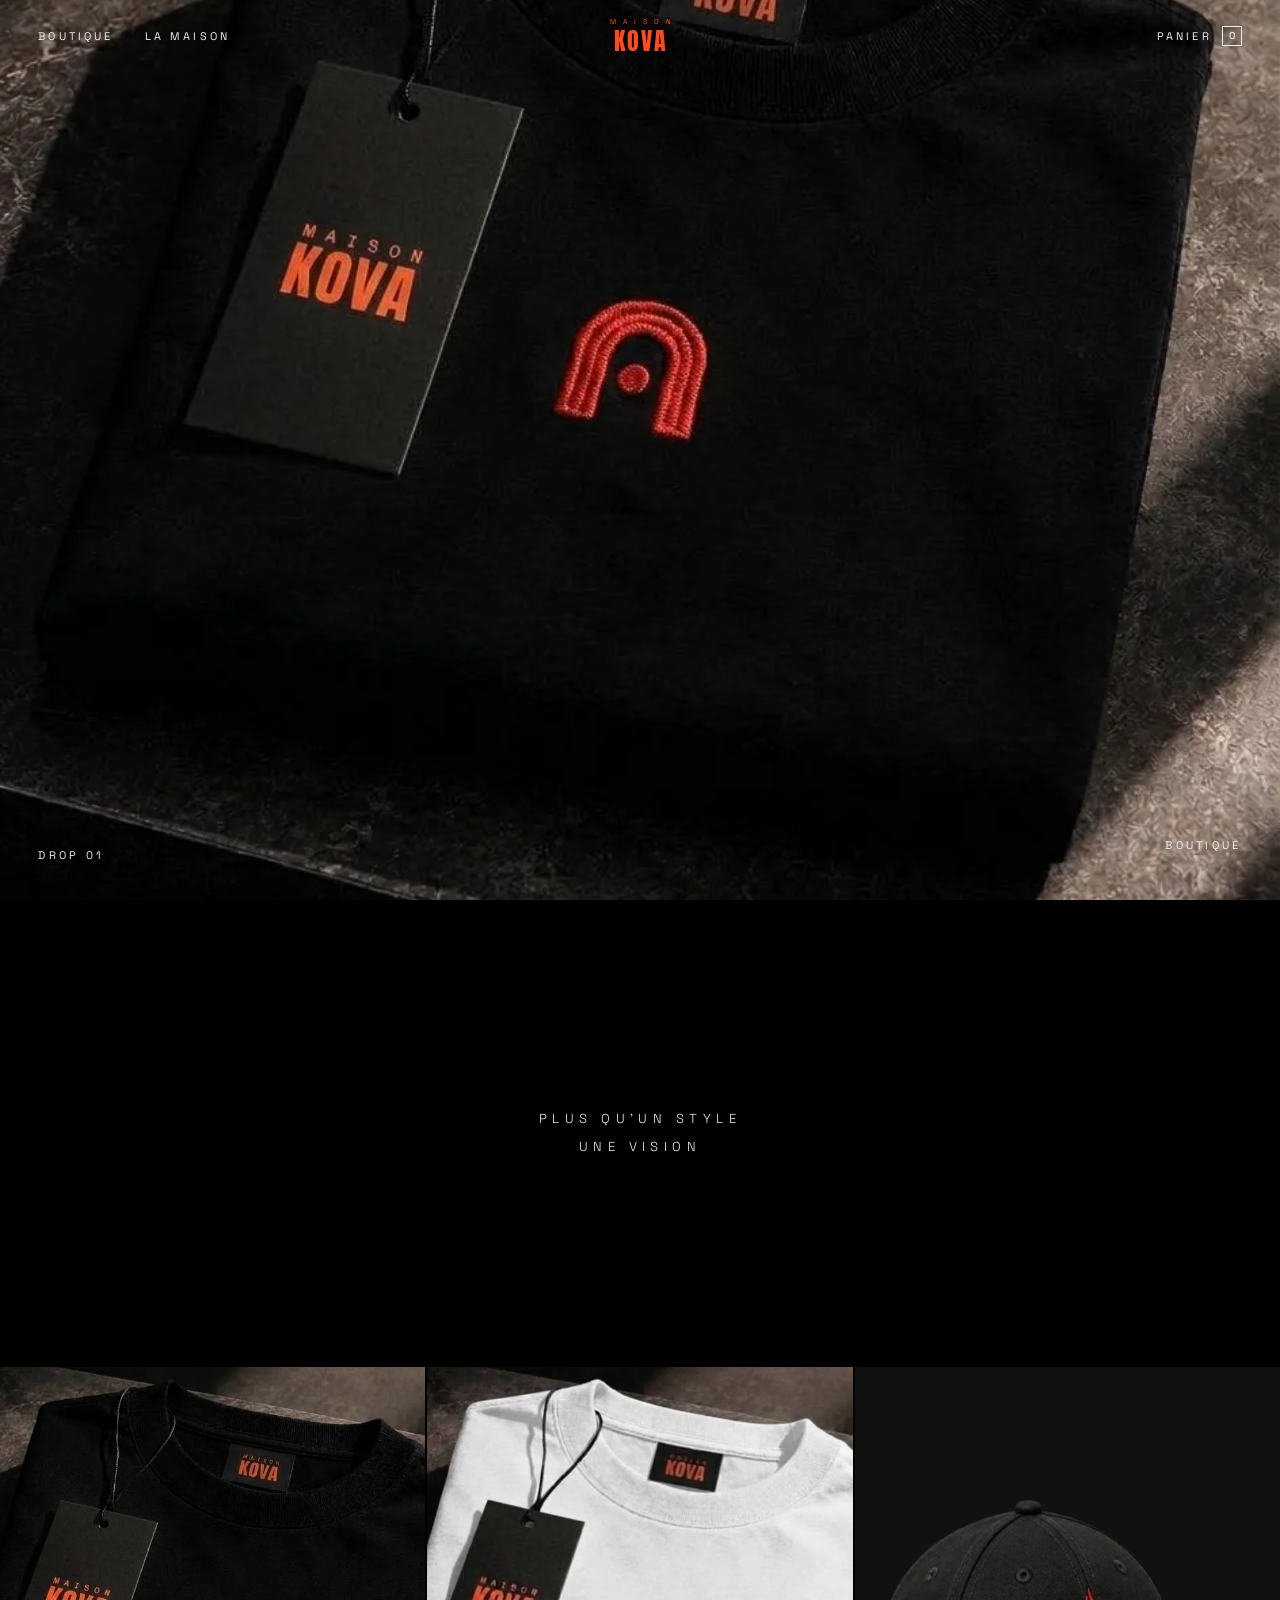
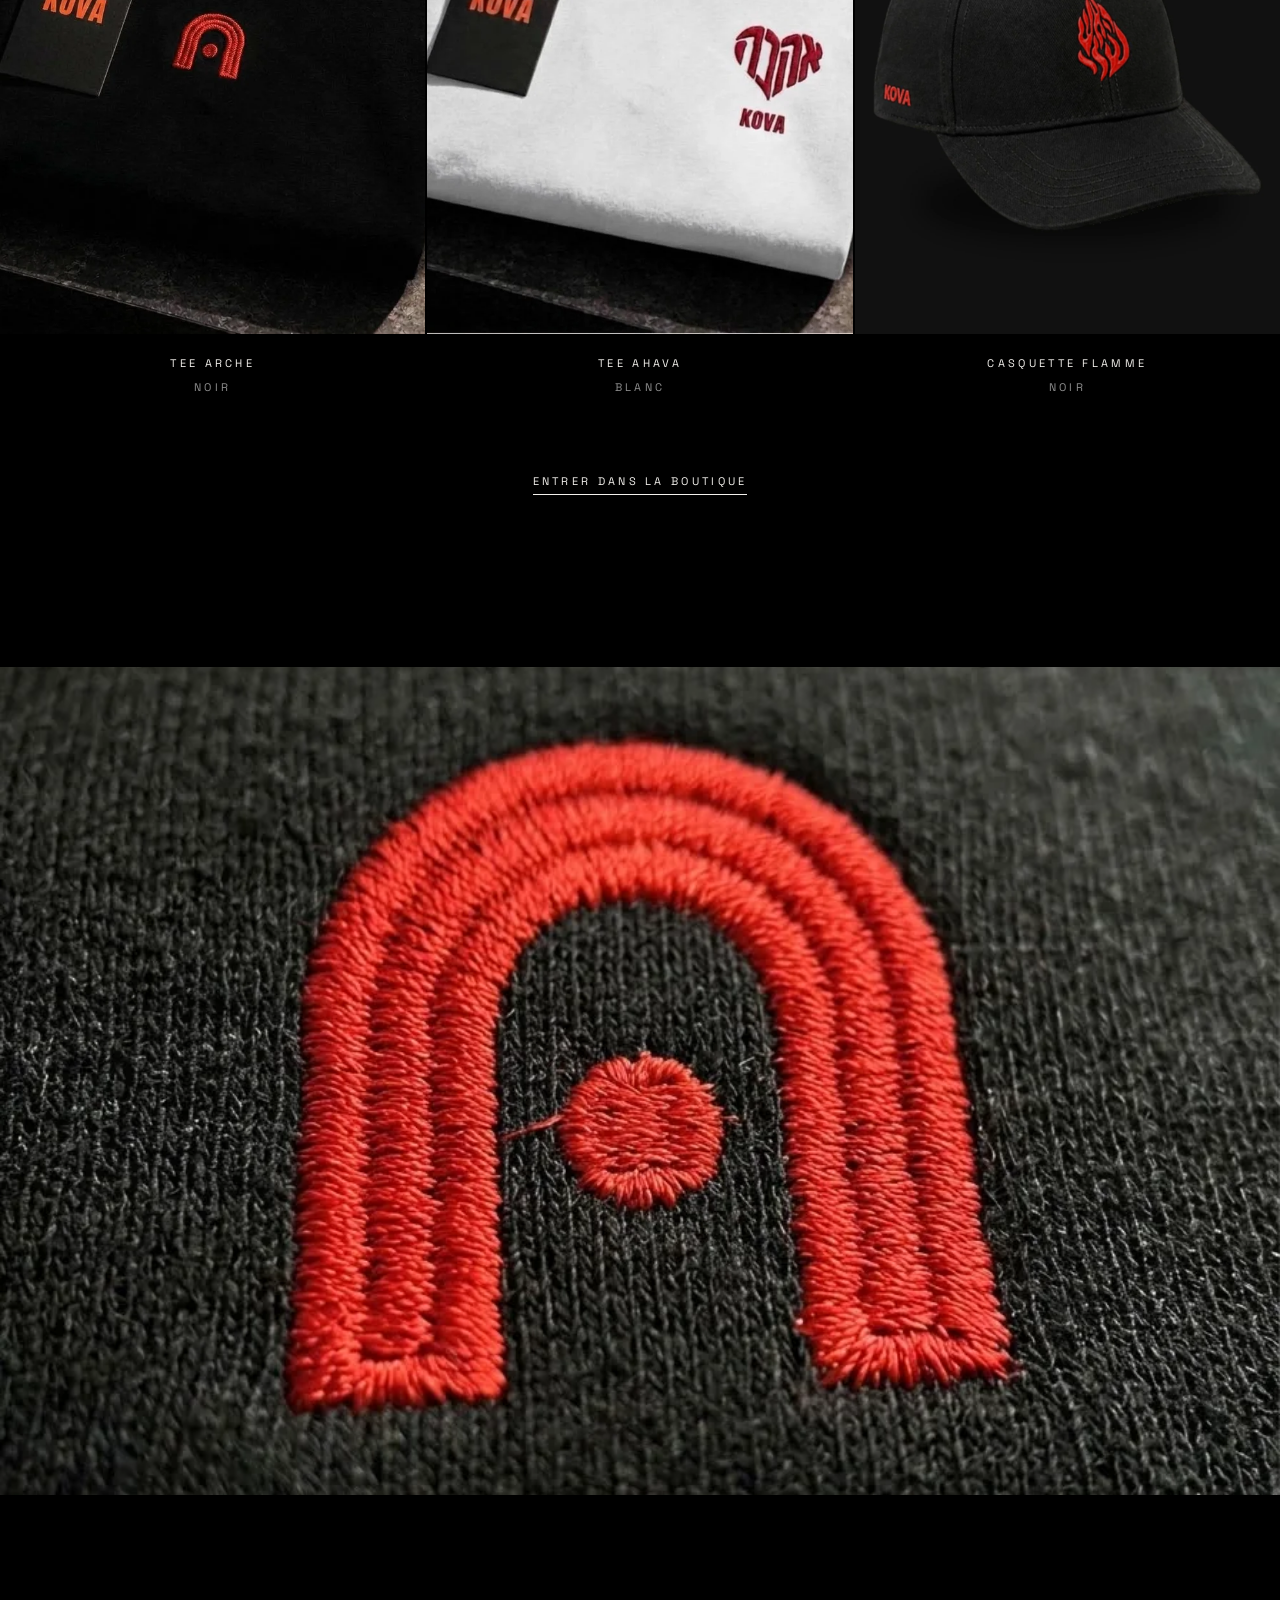
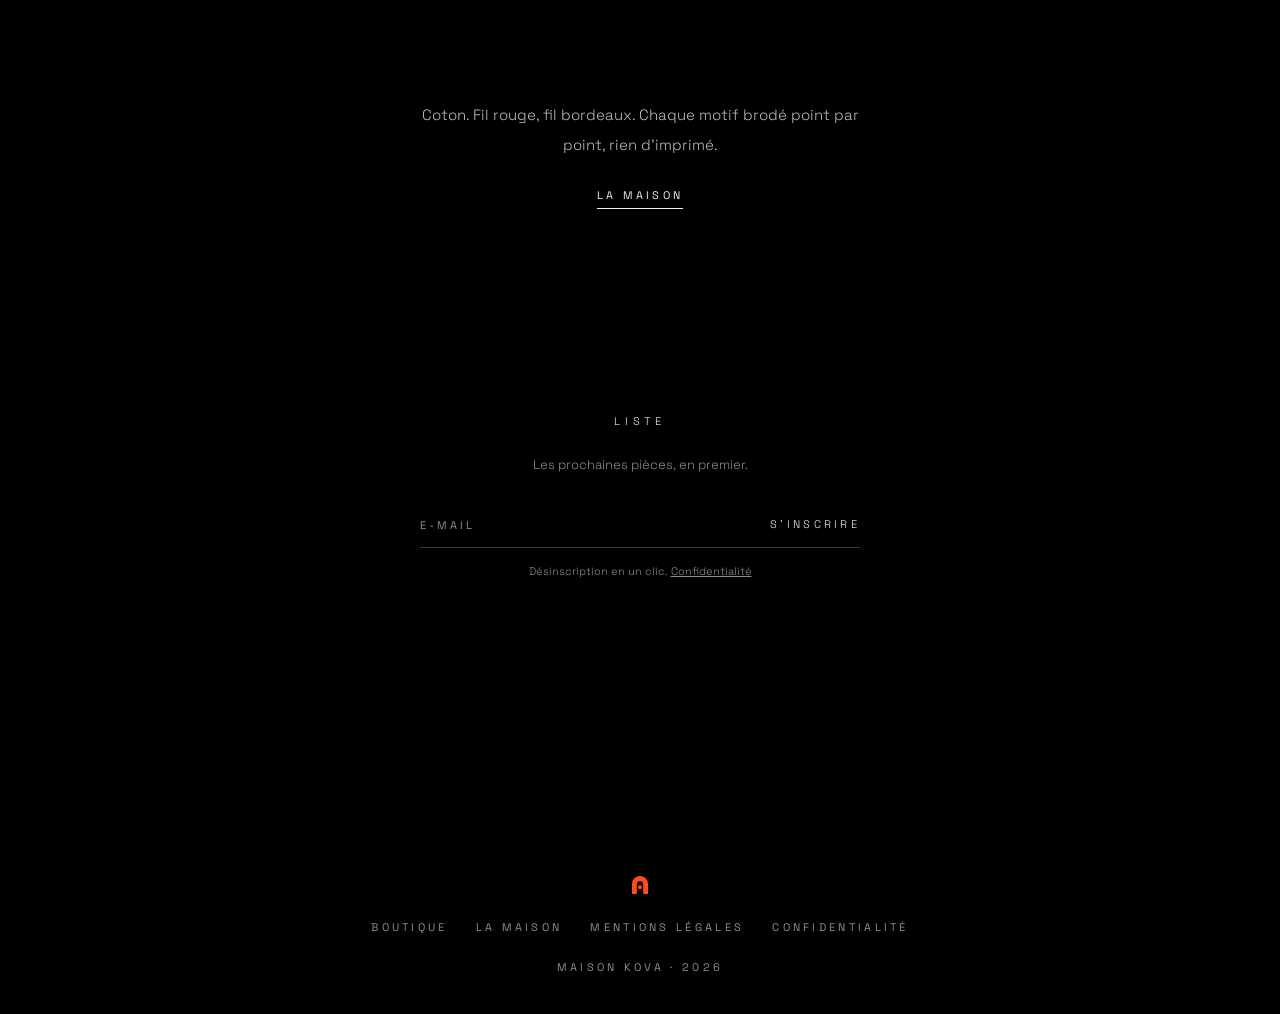
==== index.html @ 1c1485ff "Branchement Shopify : prix, stock et paiement - assets/shopify.js : API Storefront depuis le navigat" ====
<!doctype html>
<html lang="fr">
<head>
<meta charset="utf-8">
<meta name="viewport" content="width=device-width, initial-scale=1">
<title>Maison KOVA. Plus qu'un style, une vision</title>
<meta name="description" content="Maison KOVA : pièces brodées, esprit rock. Tee Arche, Tee Ahava, Casquette Flamme.">
<meta name="theme-color" content="#000000">
<meta property="og:type" content="website">
<meta property="og:site_name" content="Maison KOVA">
<meta property="og:title" content="Maison KOVA. Plus qu'un style, une vision">
<meta property="og:description" content="Maison KOVA : pièces brodées, esprit rock. Tee Arche, Tee Ahava, Casquette Flamme.">
<meta property="og:image" content="https://rubstdj.github.io/maison-kova/media/og.jpg">
<meta name="twitter:card" content="summary_large_image">
<link rel="icon" href="assets/favicon.svg" type="image/svg+xml">
<link rel="preconnect" href="https://fonts.googleapis.com">
<link rel="preconnect" href="https://fonts.gstatic.com" crossorigin>
<link href="https://fonts.googleapis.com/css2?family=Anton&family=Heebo:wght@700&family=Space+Grotesk:wght@300;400;500&family=Space+Mono:wght@400;700&display=swap" rel="stylesheet">
<link rel="preload" as="image" href="images/drop/tee-arche-plie.webp">
<link rel="stylesheet" href="assets/kova.css">
<script src="assets/catalogue.js" defer></script>
<script src="assets/shopify.js" defer></script>
<script src="assets/kova.js" defer></script>
</head>
<body class="theme-noir" data-home>
<a class="skip" href="#pieces">Aller aux pièces</a>

<header class="site-header">
<div class="bar">
<button class="menu-btn" type="button" aria-expanded="false" aria-controls="nav-principale"><span class="burger" aria-hidden="true"></span><span class="menu-txt">Menu</span></button>
<nav class="nav" id="nav-principale" aria-label="Navigation principale">
<a class="ul" href="boutique.html">Boutique</a>
<div class="sub-links nav-mobile-only">
<a href="boutique.html?c=tees">T-shirts</a>
<a href="boutique.html?c=casquettes">Casquettes</a>
</div>
<a class="ul" href="maison.html">La Maison</a>
<div class="nav-mobile-only nav-sign cap"><svg class="arche-svg" viewBox="0 0 2394 2698" aria-hidden="true"><path fill-rule="evenodd" d="M0 2698V1197A1197 1197 0 0 1 2394 1197V2698H1674V1261A477 477 0 0 0 720 1261V2698ZM903 1670.5a294 294 0 1 0 588 0a294 294 0 1 0 -588 0Z"/></svg>Plus qu'un style, une vision</div>
</nav>
<a class="logo" href="./" aria-label="Maison KOVA, accueil"><span class="maison">MAISON</span><span class="kova">KOVA</span></a>
<div class="header-actions">
<a class="ul lien-liste" href="./#liste" data-prelancement>Liste</a>
<button class="cart-btn ul" type="button" data-cart-open aria-haspopup="dialog" hidden><span class="cart-label">Panier</span><span class="cart-count" data-cart-count>0</span></button>
</div>
</div>
</header>

<main id="contenu">

<section class="s-hero" aria-labelledby="t-hero">
<img src="images/drop/tee-arche-plie.webp" alt="Tee Arche : t-shirt noir plié, arche brodée en rouge" fetchpriority="high">
<div class="bas"><div class="wrap cap"><span>Drop 01</span><a class="ul" href="boutique.html">Boutique</a></div></div>
</section>

<section class="s-statement">
<h1 id="t-hero">Plus qu'un style<br>Une vision</h1>
</section>

<section id="pieces" aria-label="Les pièces">
<div class="s-pieces" data-produits="tous" data-style="silence"></div>
<div class="s-cta cap"><a class="lien" href="boutique.html">Entrer dans la boutique</a></div>
</section>

<figure class="s-full">
<img src="images/drop/arche-chaine.webp" alt="L'arche brodée en rouge, portée, une chaîne dorée au col" loading="lazy">
</figure>

<section class="s-text">
<p>Coton. Fil rouge, fil bordeaux. Chaque motif brodé point par point, rien d'imprimé.</p>
<a class="lien cap" href="maison.html">La Maison</a>
</section>

<section id="liste" class="s-liste" aria-labelledby="t-liste">
<h2 id="t-liste">Liste</h2>
<p class="sous">Les prochaines pièces, en premier.</p>
<form data-waitlist novalidate>
<label class="sr-only" for="email-liste">Adresse e-mail</label>
<div class="ligne-form"><input id="email-liste" name="email" type="email" autocomplete="email" required placeholder="E-mail"><button type="submit">S'inscrire</button></div>
<p class="hint">Désinscription en un clic. <a href="legal.html#confidentialite">Confidentialité</a></p>
<p class="status" role="status" aria-live="polite"></p>
</form>
</section>

</main>

<footer class="foot-s cap">
<svg class="arche-svg" viewBox="0 0 2394 2698" aria-hidden="true"><path fill-rule="evenodd" d="M0 2698V1197A1197 1197 0 0 1 2394 1197V2698H1674V1261A477 477 0 0 0 720 1261V2698ZM903 1670.5a294 294 0 1 0 588 0a294 294 0 1 0 -588 0Z"/></svg>
<nav aria-label="Pied de page"><a href="boutique.html">Boutique</a><a href="maison.html">La Maison</a><a href="legal.html#mentions">Mentions légales</a><a href="legal.html#confidentialite">Confidentialité</a></nav>
<span>Maison KOVA · 2026</span>
</footer>

</body>
</html>
---- assets/kova.css ----
/* Maison KOVA, feuille de style partagée.
   Deux thèmes, une même marque :
   - theme-noir  : luxe silencieux (accueil, La Maison). Noir pur, typographie fine, presque pas de texte, très grandes images.
   - theme-clair : maison éditoriale (boutique, fiches produit, panier). Crème lumineux, parcours d'achat évident.
   Orange #FF4B1F : la marque (arche, logo MAISON KOVA dans la navigation, sur les deux thèmes), jamais du texte courant sur fond clair.
   Rouge #C72B23 et bordeaux #8F222C : couleurs de fil, réservées aux pièces. */

:root {
  --orange: #FF4B1F;
  --rouge: #C72B23;
  --bordeaux: #8F222C;
  --noir-video: #060403;
  --f-titre: 'Anton', 'Impact', sans-serif;
  --f-texte: 'Space Grotesk', system-ui, sans-serif;
  --f-mono: 'Space Mono', ui-monospace, monospace;
  --f-hebreu: 'Heebo', 'Space Grotesk', sans-serif;
  --ease: cubic-bezier(.16, 1, .3, 1);
  --max: 1600px;
  --gut: clamp(20px, 3vw, 48px);
  --hh: 72px;
}
@media (max-width: 900px) { :root { --hh: 60px; } }

.theme-noir {
  --bg: #000000; --bg-2: #0B0B0B; --fg: #F2F0EC; --fg-2: #BDBDBD; --fg-3: #8F8F8F;
  --line: #222222; --line-2: #3A3A3A; --btn-bg: #F2F0EC; --btn-fg: #000000; --logo: #FF4B1F; --alerte: #FF4B1F;
}
.theme-clair {
  --bg: #ECE7DB; --bg-2: #E2DCCE; --fg: #141210; --fg-2: #3E3B35; --fg-3: #5A564E;
  --line: #CFC9BB; --line-2: #B3AC9C; --btn-bg: #141210; --btn-fg: #ECE7DB; --logo: #FF4B1F; --alerte: #8F222C;
}

*, *::before, *::after { box-sizing: border-box; }
html { -webkit-text-size-adjust: 100%; scroll-padding-top: calc(var(--hh) + 16px); }
html.no-scroll, html:has(dialog[open]) { overflow: hidden; }
body { margin: 0; background: var(--bg); color: var(--fg); font-family: var(--f-texte); font-weight: 300; overflow-x: clip; -webkit-font-smoothing: antialiased; }
body:not([data-home]) { padding-top: var(--hh); }
a { color: inherit; }
img, video { max-width: 100%; }
button { font: inherit; color: inherit; }
:focus-visible { outline: 1px solid var(--orange); outline-offset: 4px; }
::selection { background: var(--orange); color: #000; }

.sr-only { position: absolute !important; width: 1px; height: 1px; padding: 0; margin: -1px; overflow: hidden; clip: rect(0 0 0 0); white-space: nowrap; border: 0; }
.skip { position: absolute; left: 12px; top: -60px; z-index: 100; background: var(--fg); color: var(--bg); padding: 10px 16px; font-size: 11px; letter-spacing: .2em; text-transform: uppercase; text-decoration: none; }
.skip:focus { top: 12px; }
.he { font-family: var(--f-hebreu); font-weight: 700; }
.arche-svg { display: block; fill: currentColor; width: 16px; color: var(--orange); }
.wrap { max-width: var(--max); margin: 0 auto; padding-left: var(--gut); padding-right: var(--gut); }

/* La petite voix de la maison : capitales fines, très espacées */
.cap { font-size: 11px; font-weight: 400; letter-spacing: .3em; text-transform: uppercase; }
.mono { font-family: var(--f-mono); font-size: 10.5px; letter-spacing: .2em; text-transform: uppercase; }
.lien { text-decoration: none; padding-bottom: 6px; border-bottom: 1px solid currentColor; transition: opacity .4s; }
.lien:hover { opacity: .6; }

/* ---------- Header (commun aux deux thèmes) ---------- */
.site-header { position: fixed; top: 0; left: 0; right: 0; z-index: 30; height: var(--hh); background: var(--bg); border-bottom: 1px solid var(--line); transition: background .6s var(--ease), border-color .6s var(--ease); }
[data-home] .site-header { background: transparent; border-bottom-color: transparent; }
html.is-scrolled [data-home] .site-header, [data-home] .site-header.menu-open { background: var(--bg); border-bottom-color: var(--line); }
.site-header .bar { max-width: var(--max); height: 100%; margin: 0 auto; padding: 0 var(--gut); display: grid; grid-template-columns: 1fr auto 1fr; align-items: center; gap: 16px; }
.nav { display: flex; gap: 32px; align-items: center; }
.nav > a, .header-actions > a, .header-actions > button, .menu-btn { font-size: 11px; font-weight: 400; letter-spacing: .28em; text-transform: uppercase; }
.header-actions { display: flex; gap: 24px; justify-content: flex-end; align-items: center; }
.ul { position: relative; text-decoration: none; padding: 10px 0; }
.ul::after { content: ""; position: absolute; left: 0; right: 0; bottom: 4px; height: 1px; background: currentColor; transform: scaleX(0); transform-origin: right; transition: transform .6s var(--ease); }
.ul:hover::after, .ul[aria-current="page"]::after { transform: scaleX(1); transform-origin: left; }
.logo { text-decoration: none; display: inline-flex; flex-direction: column; align-items: center; line-height: 1; color: var(--logo); }
.logo .maison { font-size: 7px; font-weight: 400; letter-spacing: 1em; margin-right: -1em; margin-bottom: 4px; }
.logo .kova { font-family: var(--f-titre); font-size: 24px; letter-spacing: .08em; margin-right: -.08em; }

.cart-btn { display: inline-flex; align-items: center; gap: 10px; background: none; border: 0; cursor: pointer; padding: 10px 0; }
.cart-btn[hidden] { display: none; }
.cart-count { display: inline-grid; place-items: center; min-width: 20px; height: 20px; padding: 0 5px; border: 1px solid currentColor; font-size: 10px; letter-spacing: 0; font-weight: 500; }
.cart-count.has-items { background: var(--fg); color: var(--bg); border-color: var(--fg); }
@keyframes bump { 40% { transform: scale(1.3); } }
.cart-count.bump { animation: bump .45s var(--ease); }

.menu-btn { display: none; background: none; border: 0; padding: 10px 0; cursor: pointer; justify-self: start; align-items: center; gap: 12px; }
.menu-btn .burger { position: relative; width: 22px; height: 8px; display: inline-block; }
.menu-btn .burger::before, .menu-btn .burger::after { content: ""; position: absolute; left: 0; right: 0; height: 1px; background: currentColor; transition: transform .5s var(--ease), top .5s var(--ease); }
.menu-btn .burger::before { top: 0; }
.menu-btn .burger::after { top: 7px; }
.menu-btn[aria-expanded="true"] .burger::before { top: 3.5px; transform: rotate(45deg); }
.menu-btn[aria-expanded="true"] .burger::after { top: 3.5px; transform: rotate(-45deg); }
.nav .nav-mobile-only { display: none; }

@media (max-width: 900px) {
  .menu-btn { display: inline-flex; grid-column: 1; grid-row: 1; }
  .menu-btn .menu-txt { display: none; }
  .logo { grid-column: 2; grid-row: 1; }
  .header-actions { grid-column: 3; grid-row: 1; gap: 16px; }
  .header-actions .lien-liste { display: none; }
  .nav {
    position: fixed; left: 0; right: 0; top: var(--hh); bottom: 0; z-index: 29;
    display: flex; flex-direction: column; align-items: stretch; gap: 0;
    padding: 16px var(--gut) 40px; background: var(--bg); overflow-y: auto;
    opacity: 0; visibility: hidden; transition: opacity .4s var(--ease), visibility 0s linear .4s;
  }
  .site-header.menu-open .nav { opacity: 1; visibility: visible; transition: opacity .4s var(--ease); }
  .nav > a { font-size: 13px; letter-spacing: .3em; padding: 22px 0; border-bottom: 1px solid var(--line); text-decoration: none; }
  .nav > a.ul::after { display: none; }
  .nav .nav-mobile-only { display: block; }
  .nav .sub-links { display: flex; flex-direction: column; padding: 6px 0 16px 16px; border-bottom: 1px solid var(--line); }
  .nav .sub-links a { font-size: 12px; letter-spacing: .2em; text-transform: uppercase; padding: 12px 0; color: var(--fg-3); text-decoration: none; }
  .nav .nav-sign { margin-top: auto; padding-top: 40px; display: flex; align-items: center; gap: 14px; color: var(--fg-3); }
}

/* ---------- Boutons ---------- */
.btn {
  display: inline-flex; align-items: center; justify-content: center; gap: 12px; min-height: 54px; padding: 0 32px;
  background: var(--btn-bg); color: var(--btn-fg); border: 1px solid var(--btn-bg); text-decoration: none; cursor: pointer;
  font-family: var(--f-texte); font-size: 12px; font-weight: 500; letter-spacing: .2em; text-transform: uppercase;
  transition: background .4s var(--ease), color .4s var(--ease), border-color .4s var(--ease);
}
.btn:hover { background: transparent; color: var(--fg); }
.btn.ghost { background: transparent; color: var(--fg); border-color: var(--line-2); }
.btn.ghost:hover { border-color: var(--fg); }
.btn.block { width: 100%; }
.btn[disabled] { opacity: .5; cursor: not-allowed; }
.btn .arr { transition: transform .5s var(--ease); }
.btn:hover .arr { transform: translateX(5px); }

/* =====================================================================
   THÈME NOIR : luxe silencieux (accueil, La Maison)
   ===================================================================== */
.s-hero { position: relative; height: 100svh; min-height: 600px; background: var(--bg-2); overflow: hidden; }
/* Cadrage : l'arche au centre, l'étiquette de col de la photo hors champ (sinon elle double le logo du header) */
.s-hero img { position: absolute; inset: 0; width: 100%; height: 100%; object-fit: cover; object-position: 50% 74%; }
@media (max-aspect-ratio: 1/1) { .s-hero img { object-position: 30% 50%; } }
.s-hero .bas { position: absolute; left: 0; right: 0; bottom: 0; z-index: 2; }
.s-hero .bas .wrap { display: flex; justify-content: space-between; align-items: flex-end; gap: 16px; padding-bottom: clamp(24px, 3vw, 40px); }
.s-hero .bas a { text-decoration: none; }

.s-statement { padding: clamp(140px, 16vw, 240px) var(--gut); text-align: center; }
.s-statement h1, .s-statement h2, .s-statement p.cap { margin: 0; font-size: 13px; font-weight: 300; letter-spacing: .42em; text-transform: uppercase; line-height: 2.2; }

.s-pieces { display: grid; grid-template-columns: repeat(3, minmax(0, 1fr)); gap: 2px; }
.s-piece { display: flex; flex-direction: column; text-decoration: none; }
.s-piece .img { position: relative; aspect-ratio: 3 / 4; overflow: hidden; background: var(--bg-2); }
.s-piece img { position: absolute; inset: 0; width: 100%; height: 100%; object-fit: cover; transition: transform 1.6s var(--ease), opacity .9s var(--ease); }
.s-piece img.alt { opacity: 0; }
@media (hover: hover) { .s-piece:hover img.main { transform: scale(1.03); } .s-piece:hover img.alt { opacity: 1; } }
.s-piece .leg { padding: 22px 0 56px; text-align: center; display: flex; flex-direction: column; gap: 10px; }
.s-piece .leg span + span { color: var(--fg-3); }
@media (max-width: 900px) { .s-pieces { grid-template-columns: 1fr; } }

.s-cta { text-align: center; padding: 24px var(--gut) clamp(120px, 14vw, 200px); }
.s-full { position: relative; height: clamp(560px, 92vh, 1000px); overflow: hidden; background: var(--bg-2); margin: 0; }
.s-full img, .s-full video { position: absolute; inset: 0; width: 100%; height: 100%; object-fit: cover; }
.s-full video { object-fit: contain; background: var(--noir-video); }
.s-full .controle { position: absolute; right: var(--gut); bottom: 24px; z-index: 2; display: flex; gap: 22px; }
.s-full .controle button { background: none; border: 0; padding: 8px 0; cursor: pointer; color: var(--fg-2); }
.s-full .controle button:hover, .s-full .controle button[aria-pressed="true"] { color: var(--fg); }
.s-text { padding: clamp(140px, 16vw, 220px) var(--gut); display: flex; flex-direction: column; align-items: center; gap: 28px; text-align: center; }
.s-text p { margin: 0; max-width: 440px; font-size: 15px; line-height: 2; color: var(--fg-2); }

.s-liste { padding: 0 var(--gut) clamp(140px, 16vw, 220px); display: flex; flex-direction: column; align-items: center; gap: 28px; text-align: center; }
.s-liste h2 { margin: 0; font-size: 11px; font-weight: 300; letter-spacing: .42em; text-transform: uppercase; }
.s-liste p.sous { margin: 0; font-size: 13px; color: var(--fg-3); }
.s-liste form { width: 100%; max-width: 440px; display: flex; flex-direction: column; gap: 14px; }

/* Champ souligné (liste, newsletter, alerte de sortie) */
.ligne-form { display: flex; border-bottom: 1px solid var(--line-2); transition: border-color .4s; }
.ligne-form:focus-within { border-color: var(--fg); }
.ligne-form input { flex: 1; min-width: 0; background: transparent; border: 0; color: var(--fg); padding: 14px 0; font-family: var(--f-texte); font-size: 14px; letter-spacing: .06em; outline: none; }
.ligne-form input::placeholder { color: var(--fg-3); letter-spacing: .28em; text-transform: uppercase; font-size: 11px; }
.ligne-form button { background: none; border: 0; padding: 0 0 0 16px; min-height: 44px; cursor: pointer; color: var(--fg); font-size: 11px; letter-spacing: .3em; text-transform: uppercase; white-space: nowrap; }
.ligne-form button[disabled] { opacity: .5; cursor: wait; }
.hint { margin: 0; font-size: 11px; line-height: 1.8; color: var(--fg-3); }
.hint a { color: inherit; }
.status { margin: 0; min-height: 1.5em; font-size: 13px; line-height: 1.6; }
.status[data-etat="erreur"] { color: var(--alerte); }

/* La Maison */
.origine { display: grid; grid-template-columns: minmax(0, 1fr) minmax(0, 1fr); gap: clamp(40px, 6vw, 120px); align-items: center; padding: clamp(80px, 10vw, 160px) var(--gut); max-width: var(--max); margin: 0 auto; }
.origine .he { font-size: clamp(110px, 17vw, 280px); line-height: .9; color: var(--fg); }
.origine .txt { display: flex; flex-direction: column; gap: 24px; }
.origine p { margin: 0; max-width: 420px; font-size: 15px; line-height: 2; color: var(--fg-2); }
@media (max-width: 900px) { .origine { grid-template-columns: 1fr; } }
.signes { display: grid; grid-template-columns: repeat(3, minmax(0, 1fr)); gap: 2px; }
.signe { display: flex; flex-direction: column; text-decoration: none; }
.signe .vis { aspect-ratio: 3 / 4; display: grid; place-items: center; background: var(--bg-2); }
.signe .vis.blanc { background: #F2F0EB; }
.signe .vis img { width: 34%; height: 44%; object-fit: contain; }
.signe .leg { padding: 22px var(--gut) 56px; text-align: center; display: flex; flex-direction: column; gap: 12px; align-items: center; }
.signe .leg p { margin: 0; max-width: 320px; font-size: 13px; line-height: 1.9; color: var(--fg-3); }
@media (max-width: 900px) { .signes { grid-template-columns: 1fr; } }
.dessins { display: grid; grid-template-columns: repeat(2, minmax(0, 1fr)); gap: 2px; }
.dessins img { width: 100%; height: auto; display: block; background: #0F0F0F; }
@media (max-width: 900px) { .dessins { grid-template-columns: 1fr; } }

/* Pied de page silencieux */
.foot-s { padding: 56px var(--gut) 40px; display: flex; flex-direction: column; align-items: center; gap: 26px; color: var(--fg-3); text-align: center; }
.foot-s nav { display: flex; flex-wrap: wrap; justify-content: center; gap: 12px 28px; }
.foot-s a { text-decoration: none; transition: color .4s; }
.foot-s a:hover { color: var(--fg); }

/* =====================================================================
   THÈME CLAIR : maison éditoriale (boutique, fiches, panier)
   ===================================================================== */
.crumbs { display: flex; flex-wrap: wrap; gap: 6px 10px; padding-top: 22px; padding-bottom: 22px; color: var(--fg-3); }
.crumbs a { text-decoration: none; }
.crumbs a:hover { color: var(--fg); }
.crumbs [aria-current] { color: var(--fg); }

.shop-head { padding-top: clamp(32px, 5vw, 72px); padding-bottom: 32px; display: flex; flex-wrap: wrap; justify-content: space-between; align-items: flex-end; gap: 24px; }
.shop-head h1 { margin: 0; font-family: var(--f-titre); font-weight: 400; text-transform: uppercase; font-size: clamp(56px, 8vw, 128px); line-height: .86; }
.shop-head .meta { color: var(--fg-3); }
.filtres { display: flex; flex-wrap: wrap; gap: 8px; padding-bottom: 32px; border-bottom: 1px solid var(--line); margin-bottom: 40px; }
.filtre { min-height: 44px; padding: 0 20px; background: transparent; border: 1px solid var(--line-2); color: var(--fg); cursor: pointer; font-size: 11px; font-weight: 400; letter-spacing: .2em; text-transform: uppercase; transition: background .3s, color .3s, border-color .3s; }
.filtre .n { color: var(--fg-3); margin-left: 6px; }
.filtre:hover { border-color: var(--fg); }
.filtre[aria-pressed="true"] { background: var(--fg); color: var(--bg); border-color: var(--fg); }
.filtre[aria-pressed="true"] .n { color: inherit; opacity: .7; }

.p-grid { display: grid; grid-template-columns: repeat(var(--cols, 3), minmax(0, 1fr)); gap: 48px clamp(12px, 1.4vw, 24px); padding-bottom: clamp(80px, 10vw, 140px); }
.p-grid.deux { --cols: 2; }
@media (max-width: 900px) { .p-grid, .p-grid.deux { --cols: 2; gap: 32px 10px; } }
.p-card { display: flex; flex-direction: column; gap: 16px; text-decoration: none; }
.p-card[hidden] { display: none; }
.p-media { position: relative; aspect-ratio: 4 / 5; overflow: hidden; background: var(--bg-2); }
.p-media img { position: absolute; inset: 0; width: 100%; height: 100%; object-fit: cover; transition: transform 1.4s var(--ease), opacity .8s var(--ease); }
.p-media img.alt { opacity: 0; }
@media (hover: hover) { .p-card:hover .p-media img.main { transform: scale(1.03); } .p-card:hover .p-media img.alt { opacity: 1; } }
.p-info { display: grid; grid-template-columns: 1fr auto; gap: 6px 12px; align-items: baseline; }
.p-info .nom { font-size: 14px; font-weight: 500; letter-spacing: .08em; text-transform: uppercase; }
.p-info .prix { font-size: 14px; font-weight: 400; white-space: nowrap; }
.p-info .var { grid-column: 1 / -1; display: flex; align-items: center; gap: 10px; font-size: 13px; color: var(--fg-3); }
.dot { width: 10px; height: 10px; border-radius: 50%; background: var(--c); box-shadow: 0 0 0 1px var(--line-2); flex: none; }
@media (max-width: 600px) { .p-info { grid-template-columns: 1fr; } .p-info .nom { font-size: 12px; } .p-info .prix { font-size: 13px; } }

.rassure { display: grid; grid-template-columns: repeat(3, minmax(0, 1fr)); gap: 24px; padding-top: 32px; padding-bottom: 32px; border-top: 1px solid var(--line); }
.rassure div { display: flex; flex-direction: column; gap: 8px; }
.rassure strong { font-size: 11px; font-weight: 500; letter-spacing: .2em; text-transform: uppercase; }
.rassure span { font-size: 14px; color: var(--fg-3); line-height: 1.6; }
@media (max-width: 700px) { .rassure { grid-template-columns: 1fr; } }

/* Fiche produit */
.pdp-grid { display: grid; grid-template-columns: minmax(0, 7fr) minmax(0, 5fr); gap: clamp(24px, 4vw, 72px); align-items: start; }
.gallery-wrap { position: relative; }
.gallery { display: grid; grid-template-columns: repeat(2, minmax(0, 1fr)); gap: 6px; }
.shot { position: relative; margin: 0; aspect-ratio: 4 / 5; overflow: hidden; background: #111111; }
.shot:first-child { grid-column: 1 / -1; }
.shot:nth-child(n+2):last-child:nth-child(even) { grid-column: 1 / -1; }
.shot.fond-blanc { background: #F2F0EB; }
.shot.fond-dessin { background: #0F0F0F; }
.shot img, .shot video { position: absolute; inset: 0; width: 100%; height: 100%; display: block; object-fit: contain; }
.shot img.cover { object-fit: cover; }
.shot video { background: var(--noir-video); }
.gallery-count { display: none; }

.buy { position: sticky; top: calc(var(--hh) + 24px); display: flex; flex-direction: column; gap: 24px; padding-bottom: 48px; }
.buy h1 { margin: 0; font-family: var(--f-titre); font-weight: 400; text-transform: uppercase; font-size: clamp(44px, 4.4vw, 72px); line-height: .9; }
.buy .prix { font-size: 20px; font-weight: 400; }
.buy .desc { margin: 0; font-size: 15px; line-height: 1.8; color: var(--fg-2); }
.buy .desc strong { font-weight: 500; color: var(--fg); }
.attributs { display: flex; flex-direction: column; gap: 10px; padding: 18px 0; border-top: 1px solid var(--line); border-bottom: 1px solid var(--line); font-size: 14px; }
.attributs div { display: flex; align-items: center; gap: 10px; }
.attributs dt { color: var(--fg-3); min-width: 92px; }
.attributs dd { margin: 0; display: flex; align-items: center; gap: 10px; }
.attributs .he { font-size: 18px; }
.field-label { display: flex; justify-content: space-between; gap: 12px; margin: 0 0 12px; padding: 0; width: 100%; font-size: 11px; font-weight: 500; letter-spacing: .2em; text-transform: uppercase; }
.field-label a, .field-label button { font-weight: 400; color: var(--fg-3); background: none; border: 0; padding: 0; cursor: pointer; text-decoration: underline; text-underline-offset: 4px; letter-spacing: .1em; text-transform: none; font-size: 13px; }
fieldset { border: 0; margin: 0; padding: 0; min-width: 0; }
.sizes { display: grid; grid-template-columns: repeat(4, minmax(0, 1fr)); gap: 8px; }
.size { position: relative; cursor: pointer; }
.size input { position: absolute; inset: 0; opacity: 0; margin: 0; cursor: pointer; }
.size span { display: grid; place-items: center; height: 52px; border: 1px solid var(--line-2); font-size: 14px; font-weight: 400; transition: border-color .3s, background .3s, color .3s; }
.size:hover span { border-color: var(--fg); }
.size input:checked + span { background: var(--fg); color: var(--bg); border-color: var(--fg); }
.size input:focus-visible + span { outline: 1px solid var(--fg); outline-offset: 3px; }
.size.epuise { cursor: not-allowed; }
.size.epuise input { cursor: not-allowed; }
.size.epuise span { color: var(--fg-3); border-style: dashed; text-decoration: line-through; }
.size.epuise:hover span { border-color: var(--line-2); }
.sizes-field.erreur .size span { border-color: var(--alerte); }
.msg { margin: 0; min-height: 1.4em; font-size: 14px; color: var(--alerte); }
.taille-unique { font-size: 14px; color: var(--fg-2); }
.notify { display: flex; flex-direction: column; gap: 12px; }
.livraison { display: flex; flex-direction: column; gap: 6px; font-size: 13px; color: var(--fg-3); }

.acc { border-top: 1px solid var(--line); }
.acc details { border-bottom: 1px solid var(--line); }
.acc summary { list-style: none; cursor: pointer; display: flex; justify-content: space-between; align-items: center; padding: 18px 0; font-size: 11px; font-weight: 500; letter-spacing: .2em; text-transform: uppercase; }
.acc summary::-webkit-details-marker { display: none; }
.acc summary::after { content: "+"; font-size: 16px; font-weight: 300; transition: transform .4s var(--ease); }
.acc details[open] summary::after { transform: rotate(45deg); }
.acc .content { padding: 0 0 22px; font-size: 14px; line-height: 1.8; color: var(--fg-2); }
.acc .content p { margin: 0 0 8px; }
.plain { margin: 0; padding: 0 0 0 18px; }
.spec-table { margin: 0; }
.spec-table > div { display: grid; grid-template-columns: minmax(110px, .8fr) 1.2fr; gap: 12px; padding: 8px 0; }
.spec-table dt { color: var(--fg-3); }
.spec-table dd { margin: 0; color: var(--fg); }

.reste { padding-top: clamp(72px, 9vw, 128px); border-top: 1px solid var(--line); margin-top: clamp(48px, 6vw, 96px); }
.reste h2 { margin: 0 0 32px; font-family: var(--f-titre); font-weight: 400; text-transform: uppercase; font-size: clamp(32px, 3.2vw, 52px); line-height: .9; }

/* Barre d'achat fixe (mobile) */
.buy-bar { position: fixed; left: 0; right: 0; bottom: 0; z-index: 25; background: var(--bg); border-top: 1px solid var(--line); padding: 10px var(--gut) calc(10px + env(safe-area-inset-bottom)); display: none; align-items: center; gap: 14px; transform: translateY(110%); transition: transform .5s var(--ease); }
.buy-bar .info { flex: 1; min-width: 0; display: flex; flex-direction: column; gap: 2px; font-size: 13px; }
.buy-bar .info strong { font-weight: 500; letter-spacing: .06em; text-transform: uppercase; font-size: 12px; white-space: nowrap; overflow: hidden; text-overflow: ellipsis; }
.buy-bar .btn { min-height: 48px; padding: 0 20px; }
.buy-bar.visible { transform: none; }

@media (max-width: 900px) {
  .pdp-grid { grid-template-columns: 1fr; gap: 28px; }
  .gallery-wrap { margin: 0 calc(-1 * var(--gut)); }
  .gallery { display: flex; gap: 0; overflow-x: auto; scroll-snap-type: x mandatory; scrollbar-width: none; }
  .gallery::-webkit-scrollbar { display: none; }
  .shot { flex: 0 0 100%; scroll-snap-align: start; }
  .gallery-count { display: block; position: absolute; right: var(--gut); bottom: 14px; z-index: 2; background: rgba(236, 231, 219, .85); color: #141210; padding: 6px 10px; font-size: 11px; letter-spacing: .14em; }
  .buy { position: static; }
  .buy-bar { display: flex; }
  .pdp-page { padding-bottom: 80px; }
}

/* Pied de page boutique */
.foot-c { border-top: 1px solid var(--line); margin-top: 0; }
.foot-c .grid { display: grid; grid-template-columns: 1.6fr repeat(3, minmax(0, 1fr)); gap: 40px; padding-top: 64px; padding-bottom: 48px; }
.foot-c h2 { margin: 0 0 18px; font-size: 11px; font-weight: 500; letter-spacing: .2em; text-transform: uppercase; }
.foot-c ul { list-style: none; margin: 0; padding: 0; display: flex; flex-direction: column; gap: 12px; font-size: 14px; color: var(--fg-2); }
.foot-c a { text-decoration: none; }
.foot-c a:hover { color: var(--fg); text-decoration: underline; text-underline-offset: 4px; }
.foot-c .news p { margin: 0 0 14px; font-size: 14px; color: var(--fg-2); max-width: 340px; line-height: 1.7; }
.foot-c .bas { display: flex; flex-wrap: wrap; justify-content: space-between; align-items: center; gap: 12px 24px; padding-top: 20px; padding-bottom: 28px; border-top: 1px solid var(--line); color: var(--fg-3); font-size: 12px; }
.foot-c .bas .arche-svg { width: 14px; }
@media (max-width: 900px) { .foot-c .grid { grid-template-columns: 1fr 1fr; } .foot-c .news { grid-column: 1 / -1; } }

/* Pages légales */
.legal { max-width: 820px; margin: 0 auto; padding: clamp(48px, 7vw, 96px) var(--gut); }
.legal h1 { margin: 0 0 40px; font-family: var(--f-titre); font-weight: 400; text-transform: uppercase; font-size: clamp(44px, 6vw, 88px); line-height: .9; }
.legal h2 { font-family: var(--f-titre); font-weight: 400; font-size: 32px; text-transform: uppercase; margin: 64px 0 16px; padding-top: 20px; border-top: 1px solid var(--line); }
.legal h3 { font-size: 11px; font-weight: 500; letter-spacing: .2em; text-transform: uppercase; margin: 28px 0 8px; }
.legal p, .legal li { font-size: 15px; line-height: 1.8; color: var(--fg-2); }
.legal .alerte { border: 1px solid var(--line-2); padding: 14px 16px; font-size: 13px; line-height: 1.7; color: var(--fg); }

.not-found { padding-top: 96px; padding-bottom: 120px; display: flex; flex-direction: column; gap: 28px; align-items: flex-start; }
.not-found h1 { margin: 0; font-family: var(--f-titre); font-weight: 400; text-transform: uppercase; font-size: clamp(44px, 6vw, 88px); line-height: .9; }

/* ---------- Panier (toujours clair : on y paie) ---------- */
.drawer { margin: 0 0 0 auto; padding: 0; border: 0; width: min(460px, 100vw); max-width: 100vw; height: 100dvh; max-height: 100dvh; background: var(--bg); color: var(--fg); font-family: var(--f-texte); font-weight: 300; }
.drawer[open] { display: flex; flex-direction: column; animation: drawerIn .5s var(--ease); }
.drawer.closing { animation: drawerOut .3s ease-in forwards; }
.drawer::backdrop { background: rgba(0, 0, 0, .5); }
@keyframes drawerIn { from { transform: translateX(100%); } }
@keyframes drawerOut { to { transform: translateX(100%); } }
.drawer .d-head { display: flex; justify-content: space-between; align-items: center; gap: 16px; padding: 20px 24px; border-bottom: 1px solid var(--line); }
.drawer .d-head h2 { margin: 0; font-size: 12px; font-weight: 500; letter-spacing: .2em; text-transform: uppercase; }
.drawer .close { background: none; border: 0; cursor: pointer; font-size: 12px; letter-spacing: .14em; text-transform: uppercase; padding: 10px 0; text-decoration: underline; text-underline-offset: 4px; }
.drawer .ajout { margin: 0; padding: 12px 24px; font-size: 13px; background: var(--bg-2); border-bottom: 1px solid var(--line); }
.drawer .d-body { flex: 1; overflow-y: auto; overscroll-behavior: contain; }
.drawer .lines { list-style: none; margin: 0; padding: 0; }
.line { display: grid; grid-template-columns: 88px 1fr auto; gap: 16px; padding: 20px 24px; border-bottom: 1px solid var(--line); align-items: start; }
.line .thumb { display: block; aspect-ratio: 4 / 5; background: #111; overflow: hidden; }
.line .thumb img { width: 100%; height: 100%; object-fit: cover; display: block; }
.line .info { display: flex; flex-direction: column; gap: 4px; min-width: 0; }
.line .info a { text-decoration: none; }
.line .info .nm { font-size: 13px; font-weight: 500; letter-spacing: .08em; text-transform: uppercase; }
.line .info .vr { font-size: 13px; color: var(--fg-3); }
.line .controls { display: flex; align-items: center; gap: 16px; margin-top: 10px; flex-wrap: wrap; }
.qty { display: inline-flex; border: 1px solid var(--line-2); font-size: 13px; }
.qty button { width: 36px; height: 36px; background: none; border: 0; cursor: pointer; font-size: 16px; }
.qty button:hover:not([disabled]) { background: var(--bg-2); }
.qty button[disabled] { color: var(--line-2); cursor: not-allowed; }
.qty output { min-width: 34px; display: grid; place-items: center; border-left: 1px solid var(--line-2); border-right: 1px solid var(--line-2); }
.line .rm { background: none; border: 0; padding: 4px 0; cursor: pointer; font-size: 12px; color: var(--fg-3); text-decoration: underline; text-underline-offset: 4px; }
.line .lp { font-size: 14px; white-space: nowrap; }
.drawer .empty { padding: 48px 24px; display: flex; flex-direction: column; gap: 24px; align-items: flex-start; }
.drawer .empty p { margin: 0; font-size: 15px; color: var(--fg-2); }
.drawer .d-foot { border-top: 1px solid var(--line); padding: 20px 24px 24px; display: flex; flex-direction: column; gap: 12px; }
.drawer .subtotal { display: flex; justify-content: space-between; align-items: baseline; font-size: 14px; }
.drawer .subtotal strong { font-size: 18px; font-weight: 500; }
.drawer .fine { font-size: 12px; color: var(--fg-3); margin: 0; }
.drawer .checkout-msg { border: 1px solid var(--line-2); padding: 12px 14px; font-size: 13px; line-height: 1.6; }

/* ---------- Mouvement ---------- */
@supports (animation-timeline: view()) {
  @keyframes rv { from { opacity: 0; transform: translateY(24px); } to { opacity: 1; transform: none; } }
  .rv { animation: rv linear both; animation-timeline: view(); animation-range: entry 0% entry 60%; }
}
@media (prefers-reduced-motion: reduce) {
  *, *::before, *::after { animation: none !important; transition: none !important; scroll-behavior: auto !important; }
}
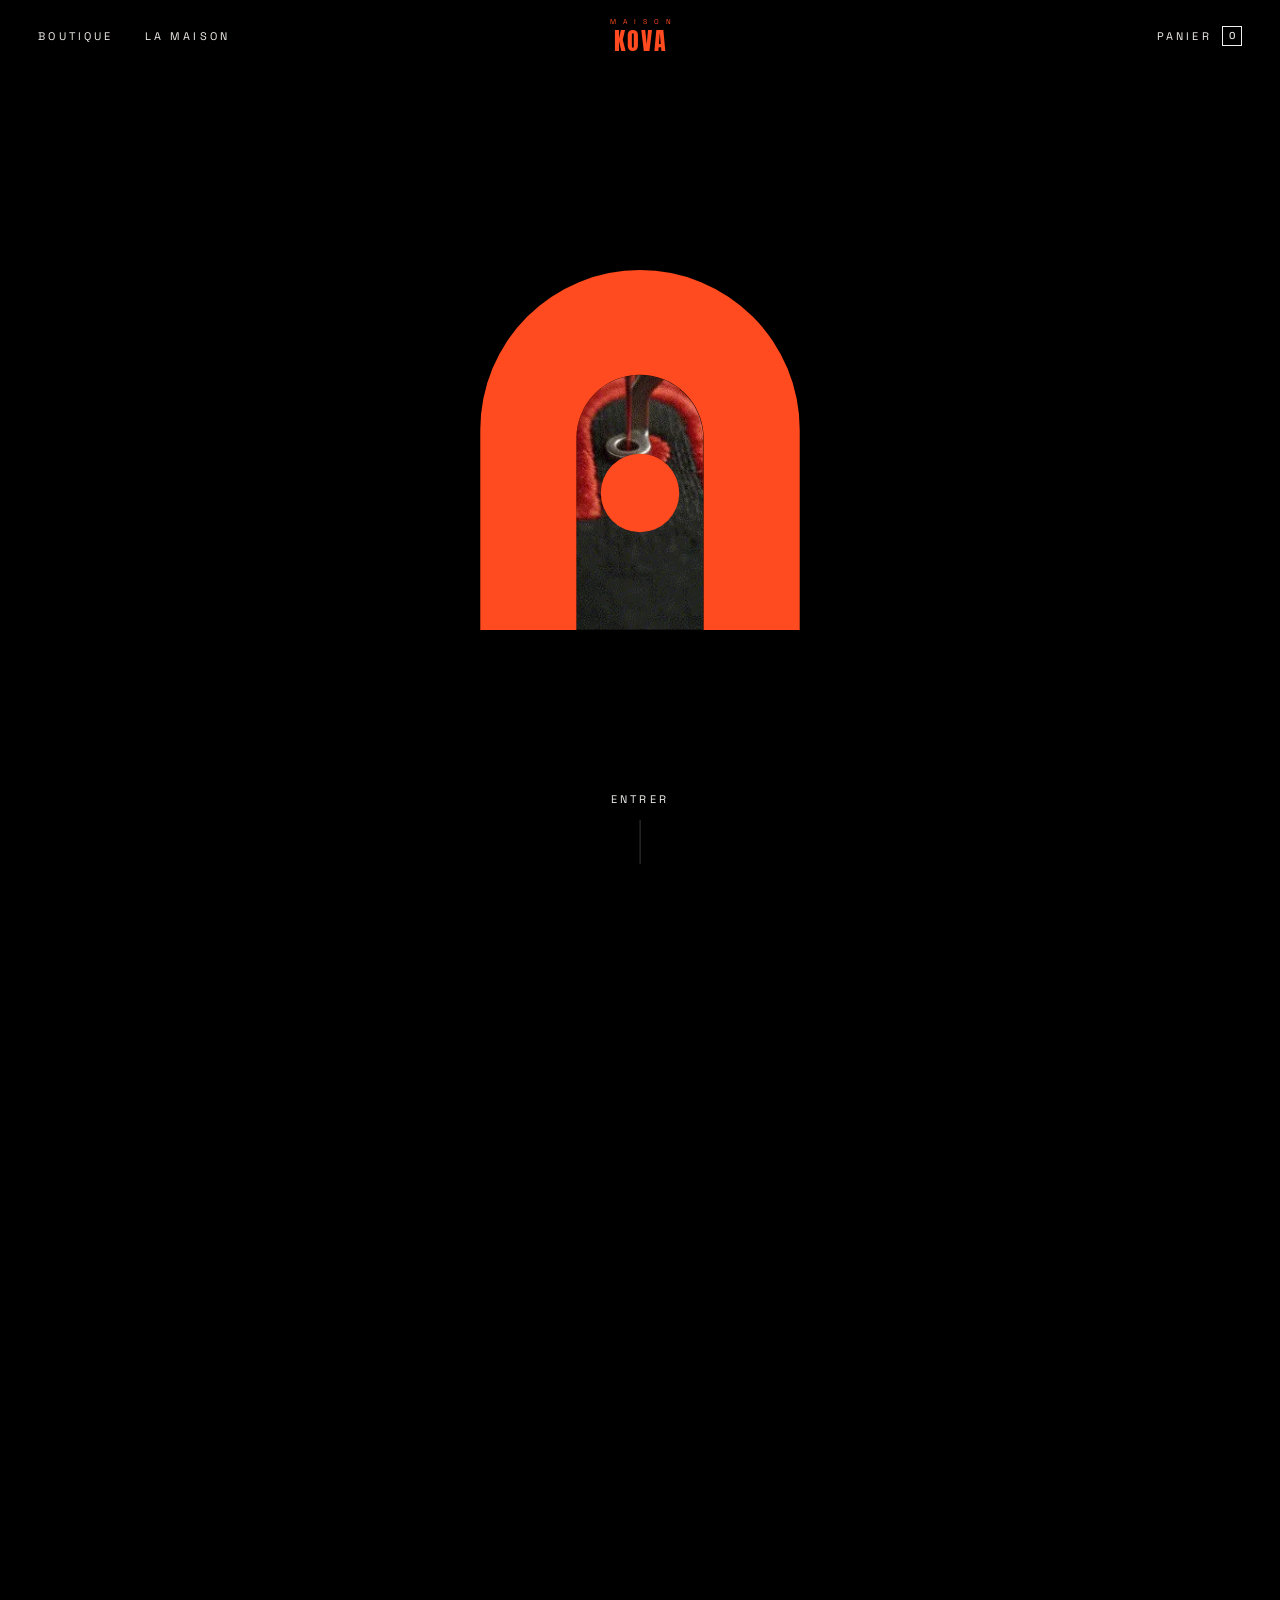
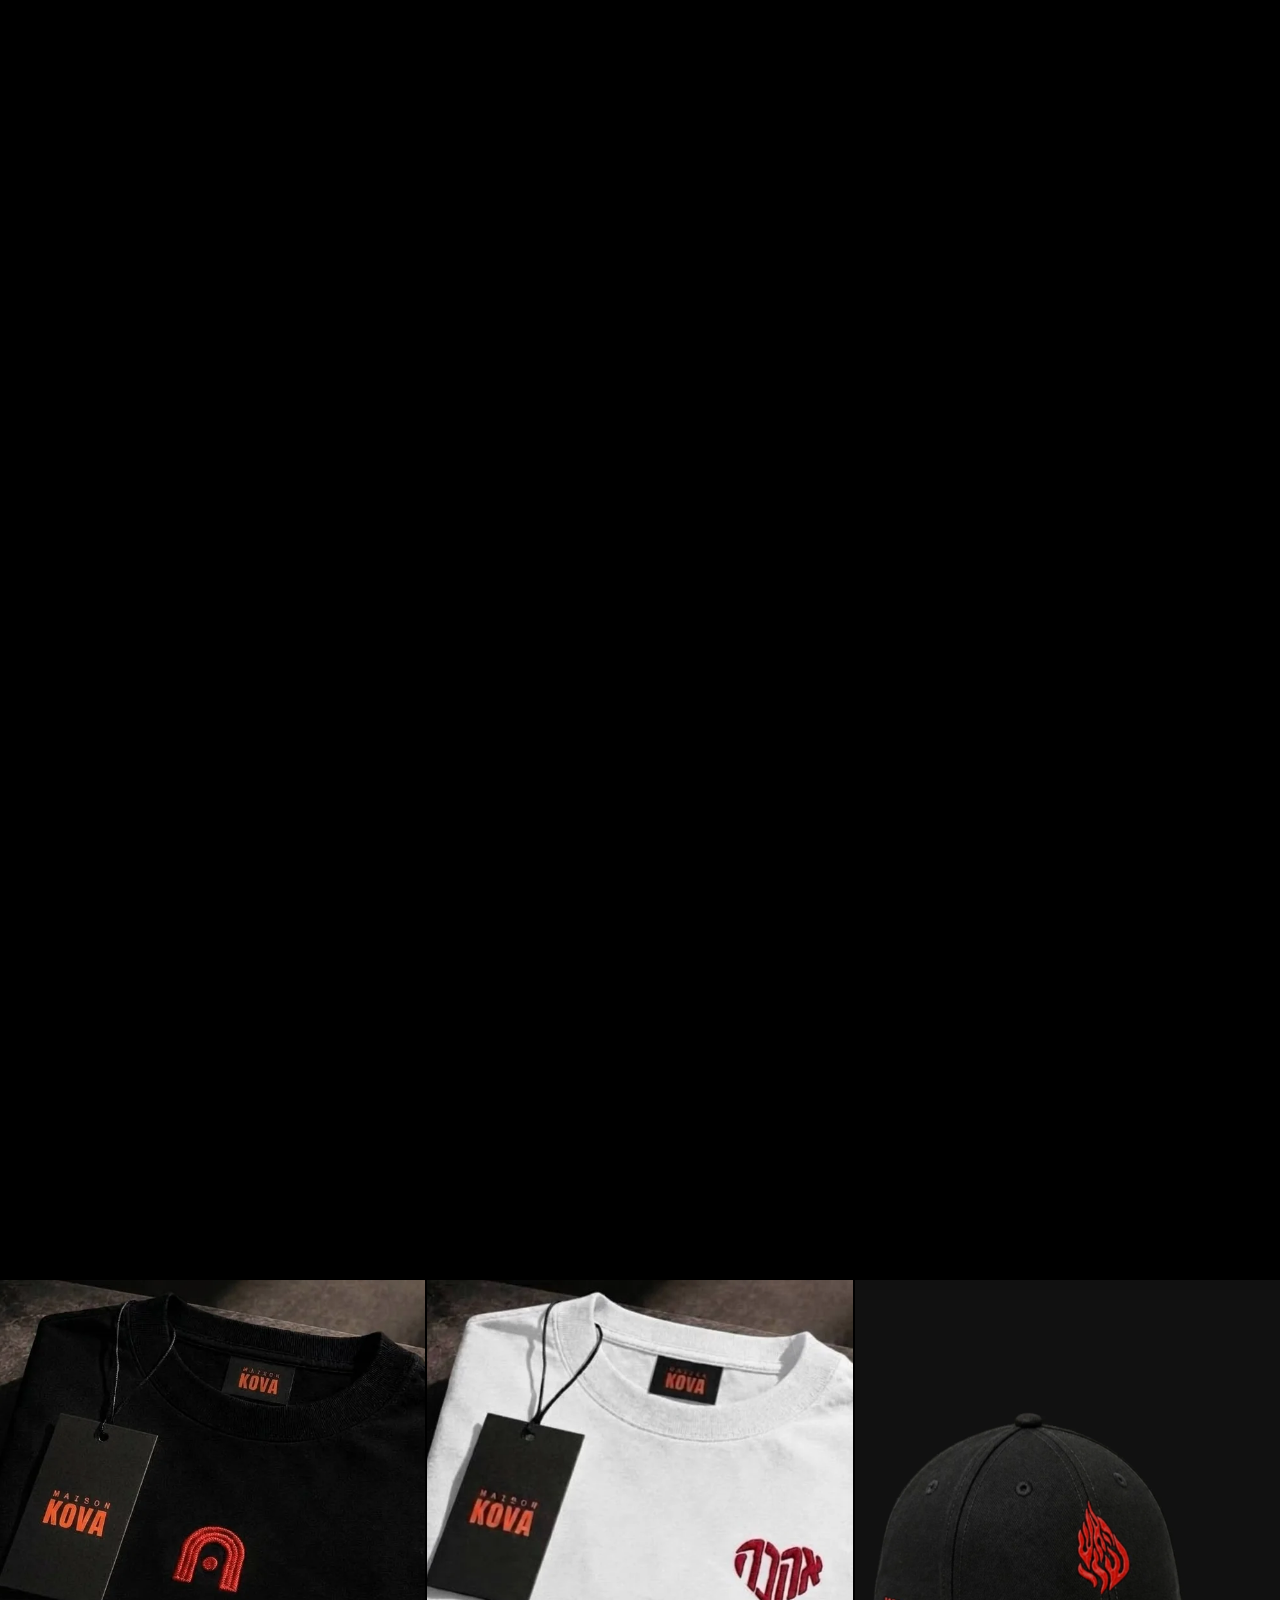
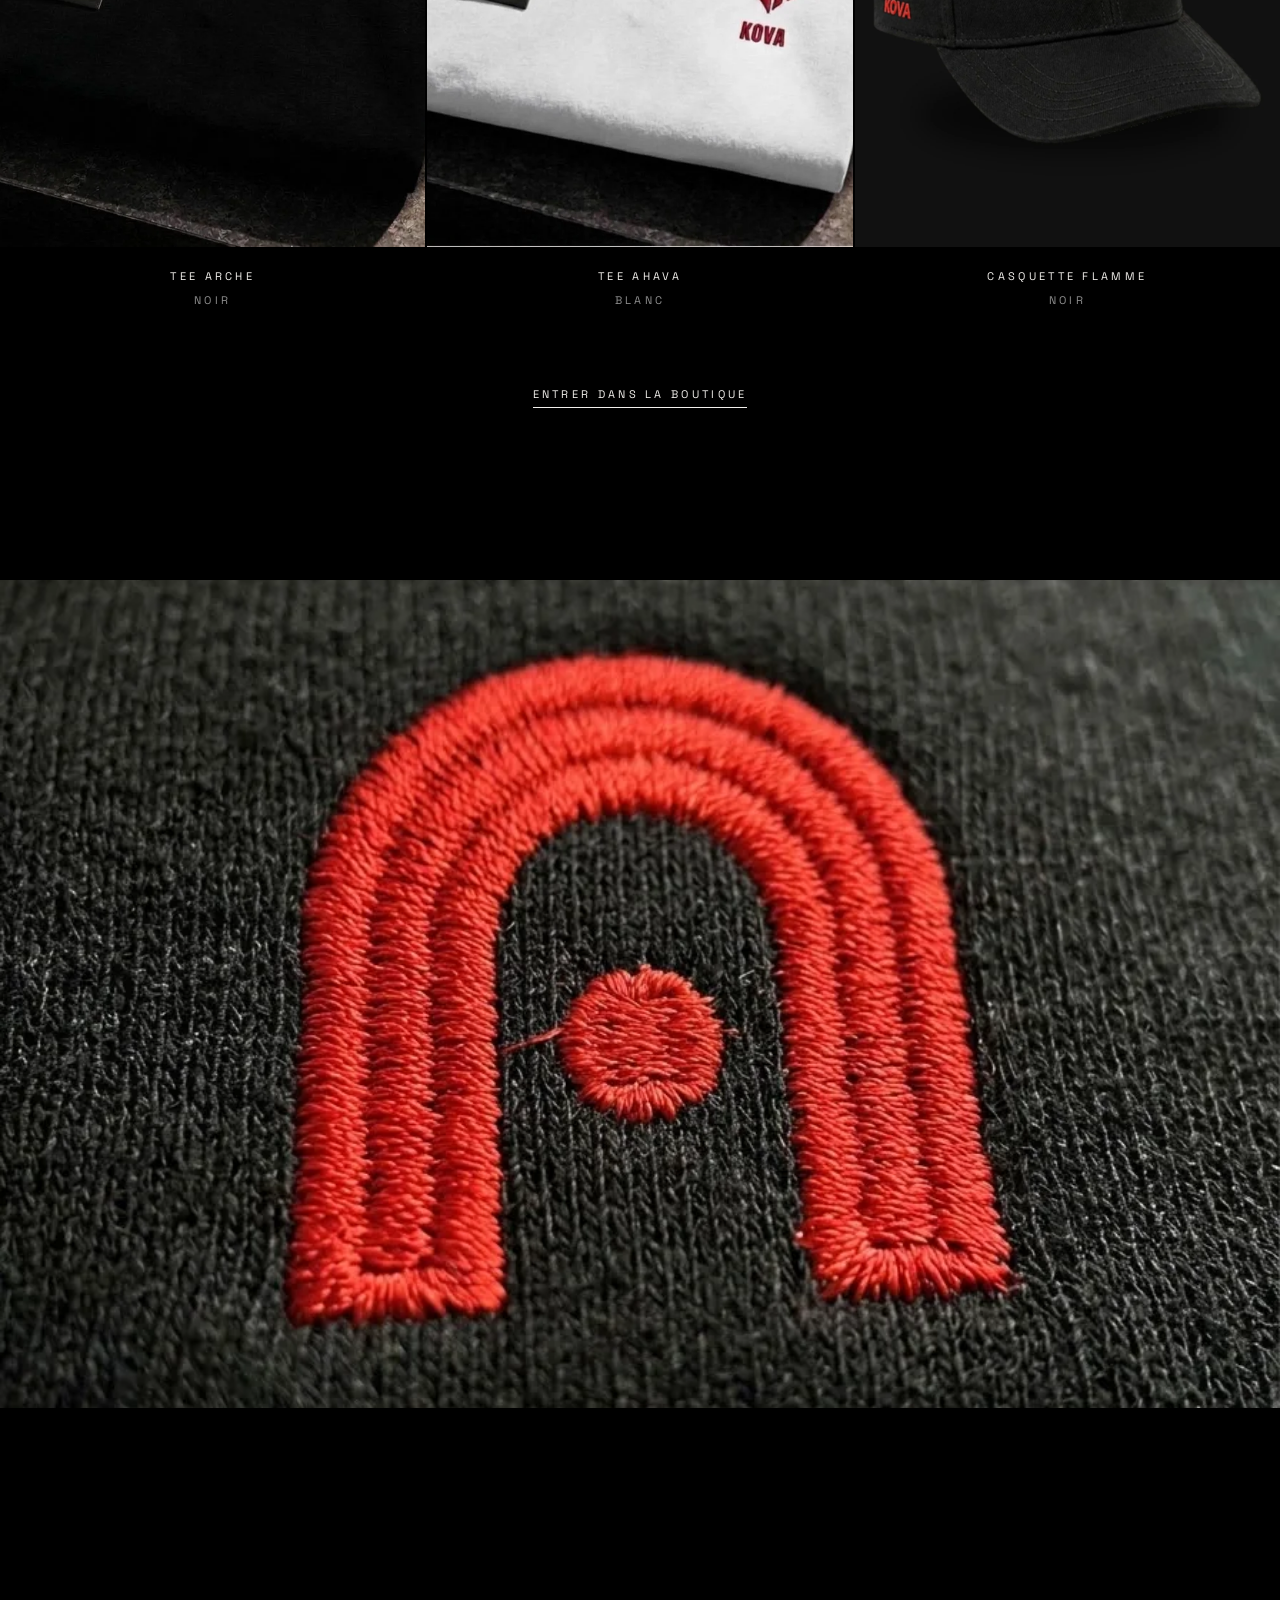
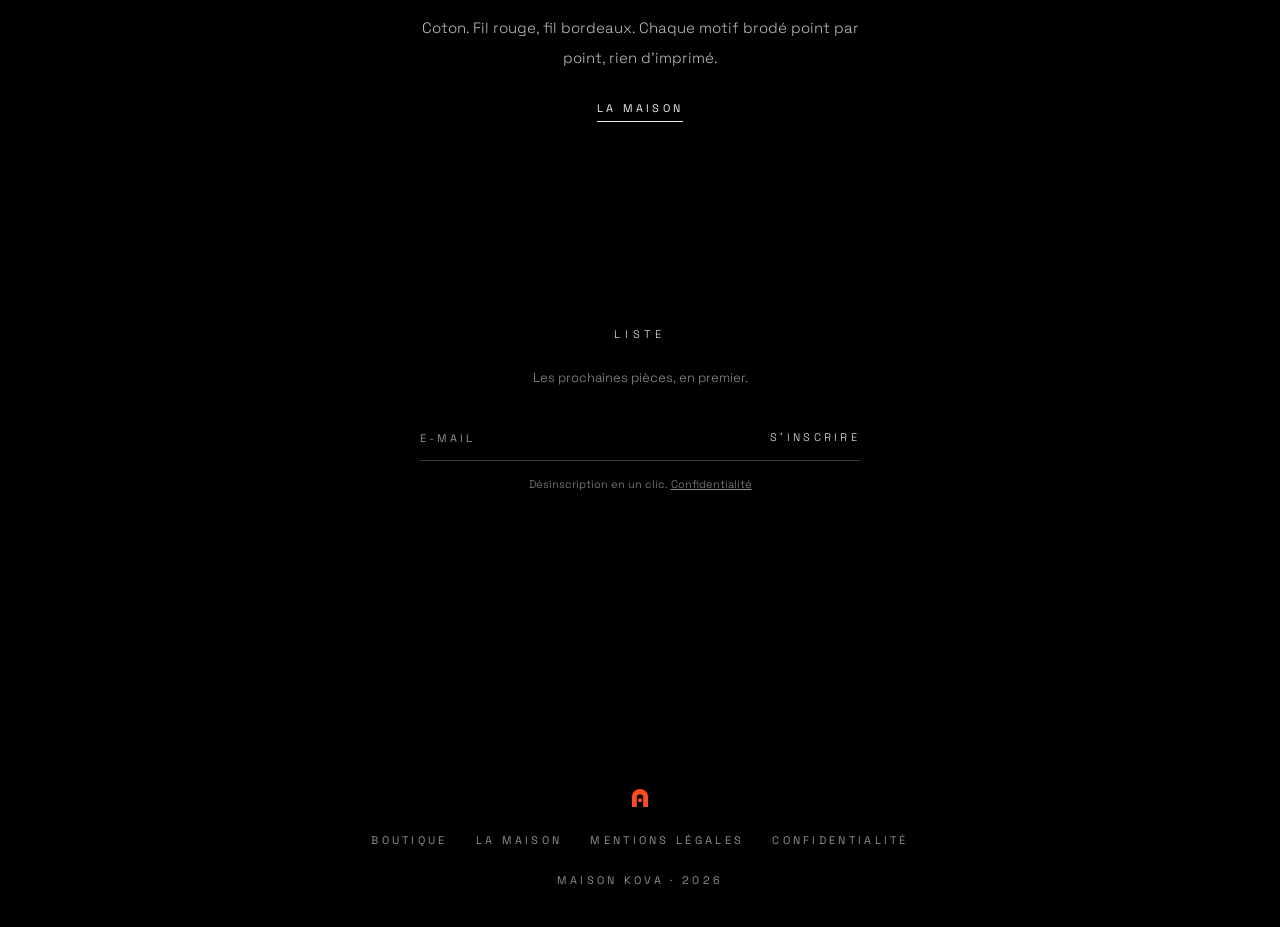
==== commit ac917c45: "Accueil : animation de chargement et entrée dans l'arche - Chargement : l'arche se dessine au trait," ====
--- a/index.html
+++ b/index.html
@@ -16,7 +16,8 @@
 <link rel="preconnect" href="https://fonts.googleapis.com">
 <link rel="preconnect" href="https://fonts.gstatic.com" crossorigin>
 <link href="https://fonts.googleapis.com/css2?family=Anton&family=Heebo:wght@700&family=Space+Grotesk:wght@300;400;500&family=Space+Mono:wght@400;700&display=swap" rel="stylesheet">
-<link rel="preload" as="image" href="images/drop/tee-arche-plie.webp">
+<script>try{if(sessionStorage.getItem('kova.intro'))document.documentElement.classList.add('sans-intro');else sessionStorage.setItem('kova.intro','1')}catch(e){}</script>
+<link rel="preload" as="image" href="media/broderie.webp">
 <link rel="stylesheet" href="assets/kova.css">
 <script src="assets/catalogue.js" defer></script>
 <script src="assets/shopify.js" defer></script>
@@ -24,6 +25,7 @@
 </head>
 <body class="theme-noir" data-home>
 <a class="skip" href="#pieces">Aller aux pièces</a>
+<div class="intro" aria-hidden="true"><div class="marque"><svg viewBox="0 0 2394 2698"><path pathLength="1" fill-rule="evenodd" d="M0 2698V1197A1197 1197 0 0 1 2394 1197V2698H1674V1261A477 477 0 0 0 720 1261V2698ZM903 1670.5a294 294 0 1 0 588 0a294 294 0 1 0 -588 0Z"/></svg><span class="mot">MAISON KOVA</span></div></div>
 
 <header class="site-header">
 <div class="bar">
@@ -47,13 +49,15 @@
 
 <main id="contenu">
 
-<section class="s-hero" aria-labelledby="t-hero">
-<img src="images/drop/tee-arche-plie.webp" alt="Tee Arche : t-shirt noir plié, arche brodée en rouge" fetchpriority="high">
-<div class="bas"><div class="wrap cap"><span>Drop 01</span><a class="ul" href="boutique.html">Boutique</a></div></div>
-</section>
-
-<section class="s-statement">
-<h1 id="t-hero">Plus qu'un style<br>Une vision</h1>
+<section class="porte" data-porte aria-labelledby="t-hero">
+<div class="porte-vue">
+<div class="porte-zoom">
+<div class="porte-ouverture"><video muted loop playsinline preload="auto" poster="media/broderie.webp" aria-hidden="true"><source src="media/broderie.mp4" type="video/mp4"></video><span class="porte-voile"></span></div>
+<svg class="porte-arche" viewBox="0 0 2394 2698" aria-hidden="true"><path class="bande" d="M0 2698V1197A1197 1197 0 0 1 2394 1197V2698H1674V1261A477 477 0 0 0 720 1261V2698Z"/><path class="point" d="M903 1670.5a294 294 0 1 0 588 0a294 294 0 1 0 -588 0Z"/></svg>
+</div>
+<div class="porte-titre"><div><p class="cap">Drop 01</p><h1 id="t-hero">Plus qu'un style<br>Une vision</h1></div></div>
+<a class="porte-entrer cap" href="#pieces"><span>Entrer</span><span class="ligne" aria-hidden="true"></span></a>
+</div>
 </section>
 
 <section id="pieces" aria-label="Les pièces">
--- a/assets/kova.css
+++ b/assets/kova.css
@@ -124,13 +124,41 @@
 /* =====================================================================
    THÈME NOIR : luxe silencieux (accueil, La Maison)
    ===================================================================== */
-.s-hero { position: relative; height: 100svh; min-height: 600px; background: var(--bg-2); overflow: hidden; }
-/* Cadrage : l'arche au centre, l'étiquette de col de la photo hors champ (sinon elle double le logo du header) */
-.s-hero img { position: absolute; inset: 0; width: 100%; height: 100%; object-fit: cover; object-position: 50% 74%; }
-@media (max-aspect-ratio: 1/1) { .s-hero img { object-position: 30% 50%; } }
-.s-hero .bas { position: absolute; left: 0; right: 0; bottom: 0; z-index: 2; }
-.s-hero .bas .wrap { display: flex; justify-content: space-between; align-items: flex-end; gap: 16px; padding-bottom: clamp(24px, 3vw, 40px); }
-.s-hero .bas a { text-decoration: none; }
+/* ---------- Intro : l'arche se dessine au chargement (une fois par session, accueil seulement) ---------- */
+.intro { position: fixed; inset: 0; z-index: 90; background: #000; display: grid; place-items: center; cursor: pointer; animation: introFin .8s var(--ease) 2.15s forwards; }
+.intro.fini { animation: introFin .35s ease forwards; }
+.intro .marque { position: relative; display: block; }
+.intro svg { display: block; height: var(--arche-h); width: auto; overflow: visible; }
+.intro path { fill: var(--orange); fill-opacity: 0; stroke: var(--orange); stroke-width: 1.5; vector-effect: non-scaling-stroke; stroke-dasharray: 1; stroke-dashoffset: 1; animation: trace 1.3s cubic-bezier(.65, 0, .35, 1) .15s forwards, remplir .55s ease 1.3s forwards; }
+.intro .mot { position: absolute; left: 50%; top: calc(100% + 32px); transform: translateX(-50%); white-space: nowrap; color: var(--fg); font-size: 11px; letter-spacing: .6em; margin-right: -.6em; opacity: 0; animation: apparait .7s ease 1.45s forwards; }
+@keyframes trace { to { stroke-dashoffset: 0; } }
+@keyframes remplir { to { fill-opacity: 1; } }
+@keyframes apparait { to { opacity: 1; } }
+@keyframes introFin { to { opacity: 0; visibility: hidden; } }
+.sans-intro .intro { display: none; }
+
+/* ---------- Haut de page : la porte. On entre dans l'arche, la broderie derrière ---------- */
+:root { --arche-h: min(40svh, 62vw * 2698 / 2394); }
+.porte { position: relative; height: 320svh; background: #000; }
+.porte-vue { position: sticky; top: 0; height: 100svh; overflow: hidden; }
+.porte-zoom { position: absolute; left: 50%; top: 50%; height: var(--arche-h); aspect-ratio: 2394 / 2698; transform: translate(-50%, -50%) scale(var(--s, 1)); transform-origin: 50% 46.74%; }
+.porte-ouverture { position: absolute; left: 30.075%; top: 29.058%; width: 39.85%; height: 70.942%; border-radius: 50% 50% 0 0 / 24.92% 24.92% 0 0; overflow: hidden; background: var(--noir-video); }
+.porte-ouverture video { position: absolute; left: 50%; top: 24.92%; width: var(--mw, 640px); height: var(--mh, 360px); max-width: none; object-fit: cover; transform: translate(-50%, -50%) scale(var(--c, 1)); }
+.porte-voile { position: absolute; inset: 0; background: #000; opacity: calc(var(--p, 0) * .6); }
+.porte-arche { position: absolute; inset: 0; width: 100%; height: 100%; overflow: visible; }
+.porte-arche .bande { fill: var(--orange); }
+.porte-arche .point { fill: var(--orange); opacity: calc(1 - var(--p, 0) * 5); }
+.porte-titre { position: absolute; inset: 0; display: grid; place-items: center; text-align: center; padding: 0 var(--gut); pointer-events: none; opacity: clamp(0, calc((var(--p, 0) - .7) * 5), 1); }
+.porte-titre h1 { margin: 0; font-size: 13px; font-weight: 300; letter-spacing: .42em; text-transform: uppercase; line-height: 2.2; }
+.porte-titre p { margin: 0 0 22px; color: var(--fg-2); }
+.porte-entrer { position: absolute; left: 50%; bottom: clamp(20px, 4svh, 44px); transform: translateX(-50%); display: flex; flex-direction: column; align-items: center; gap: 14px; text-decoration: none; opacity: calc(1 - var(--p, 0) * 6); }
+.porte-entrer .ligne { width: 1px; height: 44px; background: var(--line-2); position: relative; overflow: hidden; }
+.porte-entrer .ligne::after { content: ""; position: absolute; left: 0; right: 0; top: -100%; height: 100%; background: var(--orange); animation: cue 2.4s var(--ease) infinite; }
+@keyframes cue { to { top: 100%; } }
+/* Sans mouvement : la porte reste fermée, le titre s'affiche sous l'arche */
+.porte.statique { height: 100svh; }
+.porte.statique .porte-titre { opacity: 1; place-items: end center; padding-bottom: 9svh; }
+.porte.statique .porte-entrer { display: none; }
 
 .s-statement { padding: clamp(140px, 16vw, 240px) var(--gut); text-align: center; }
 .s-statement h1, .s-statement h2, .s-statement p.cap { margin: 0; font-size: 13px; font-weight: 300; letter-spacing: .42em; text-transform: uppercase; line-height: 2.2; }
@@ -382,4 +410,5 @@
 }
 @media (prefers-reduced-motion: reduce) {
   *, *::before, *::after { animation: none !important; transition: none !important; scroll-behavior: auto !important; }
-}
+  .intro { display: none; }
+}
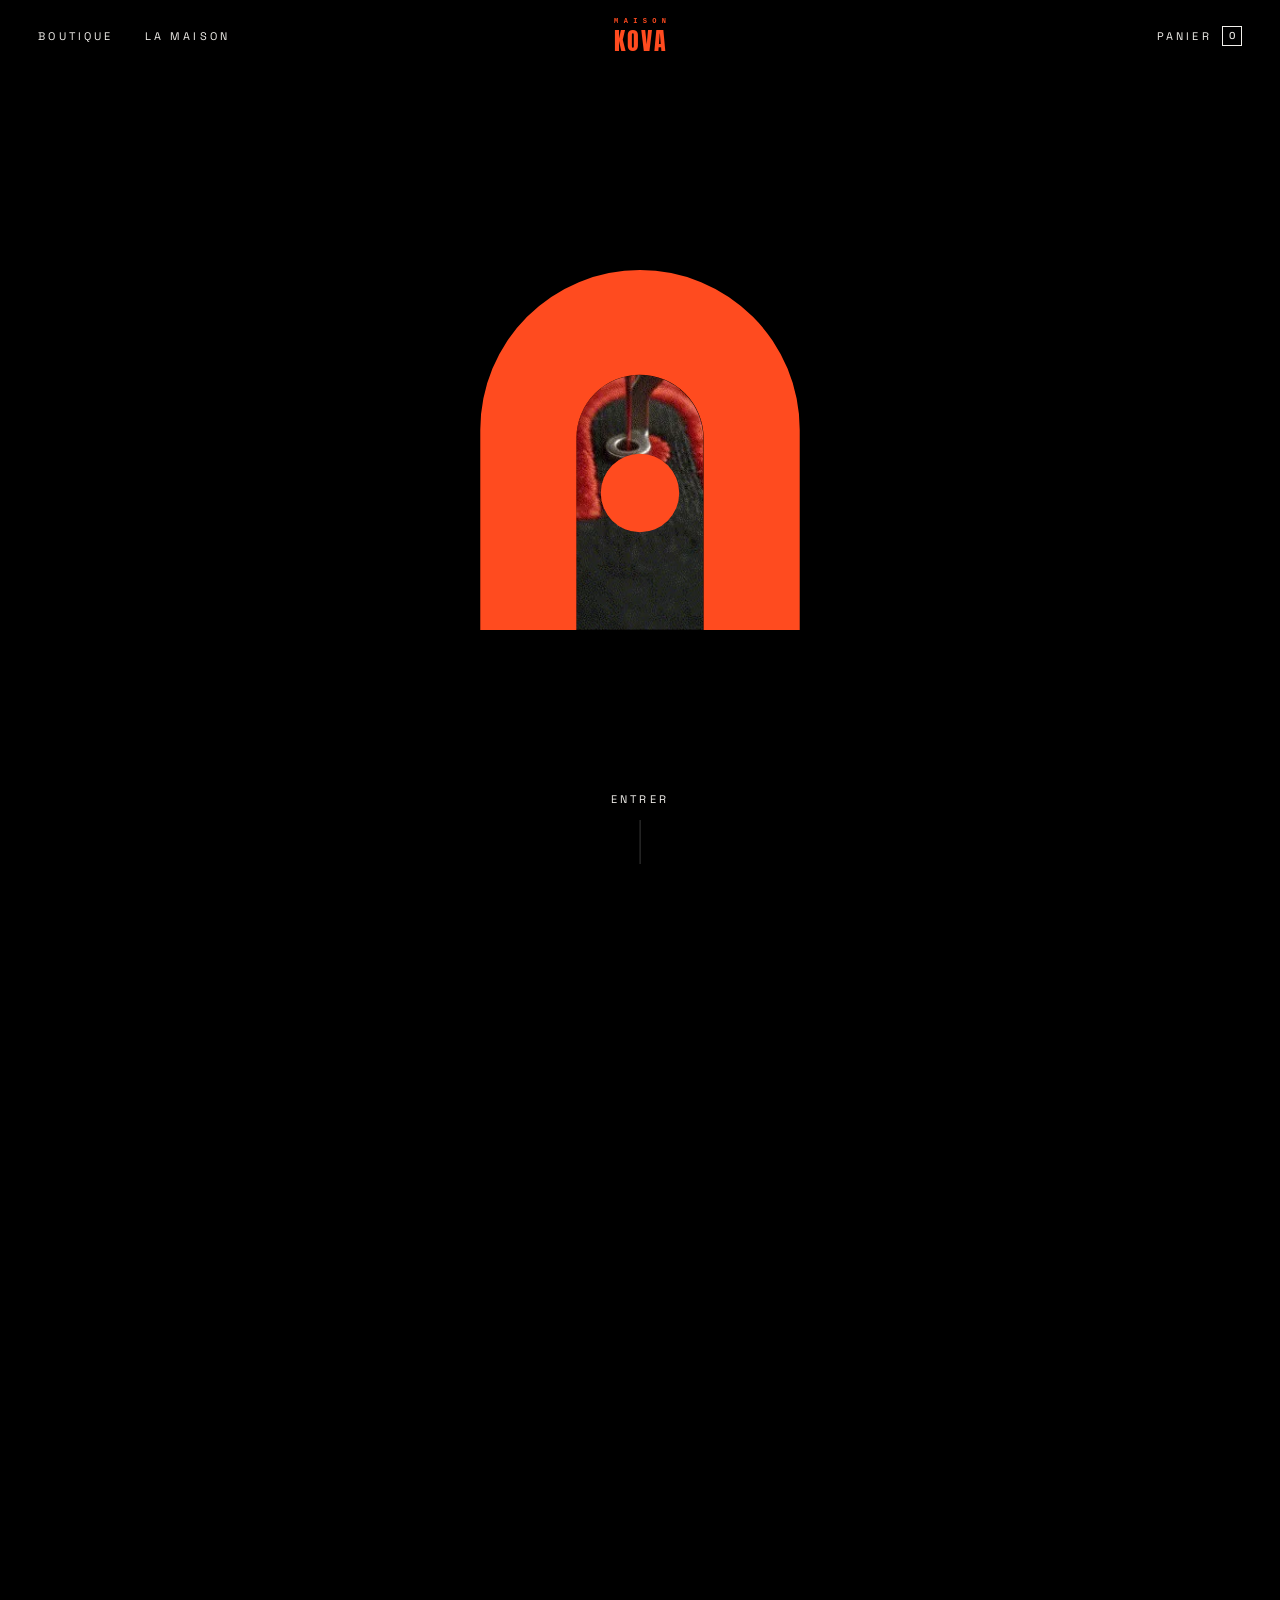
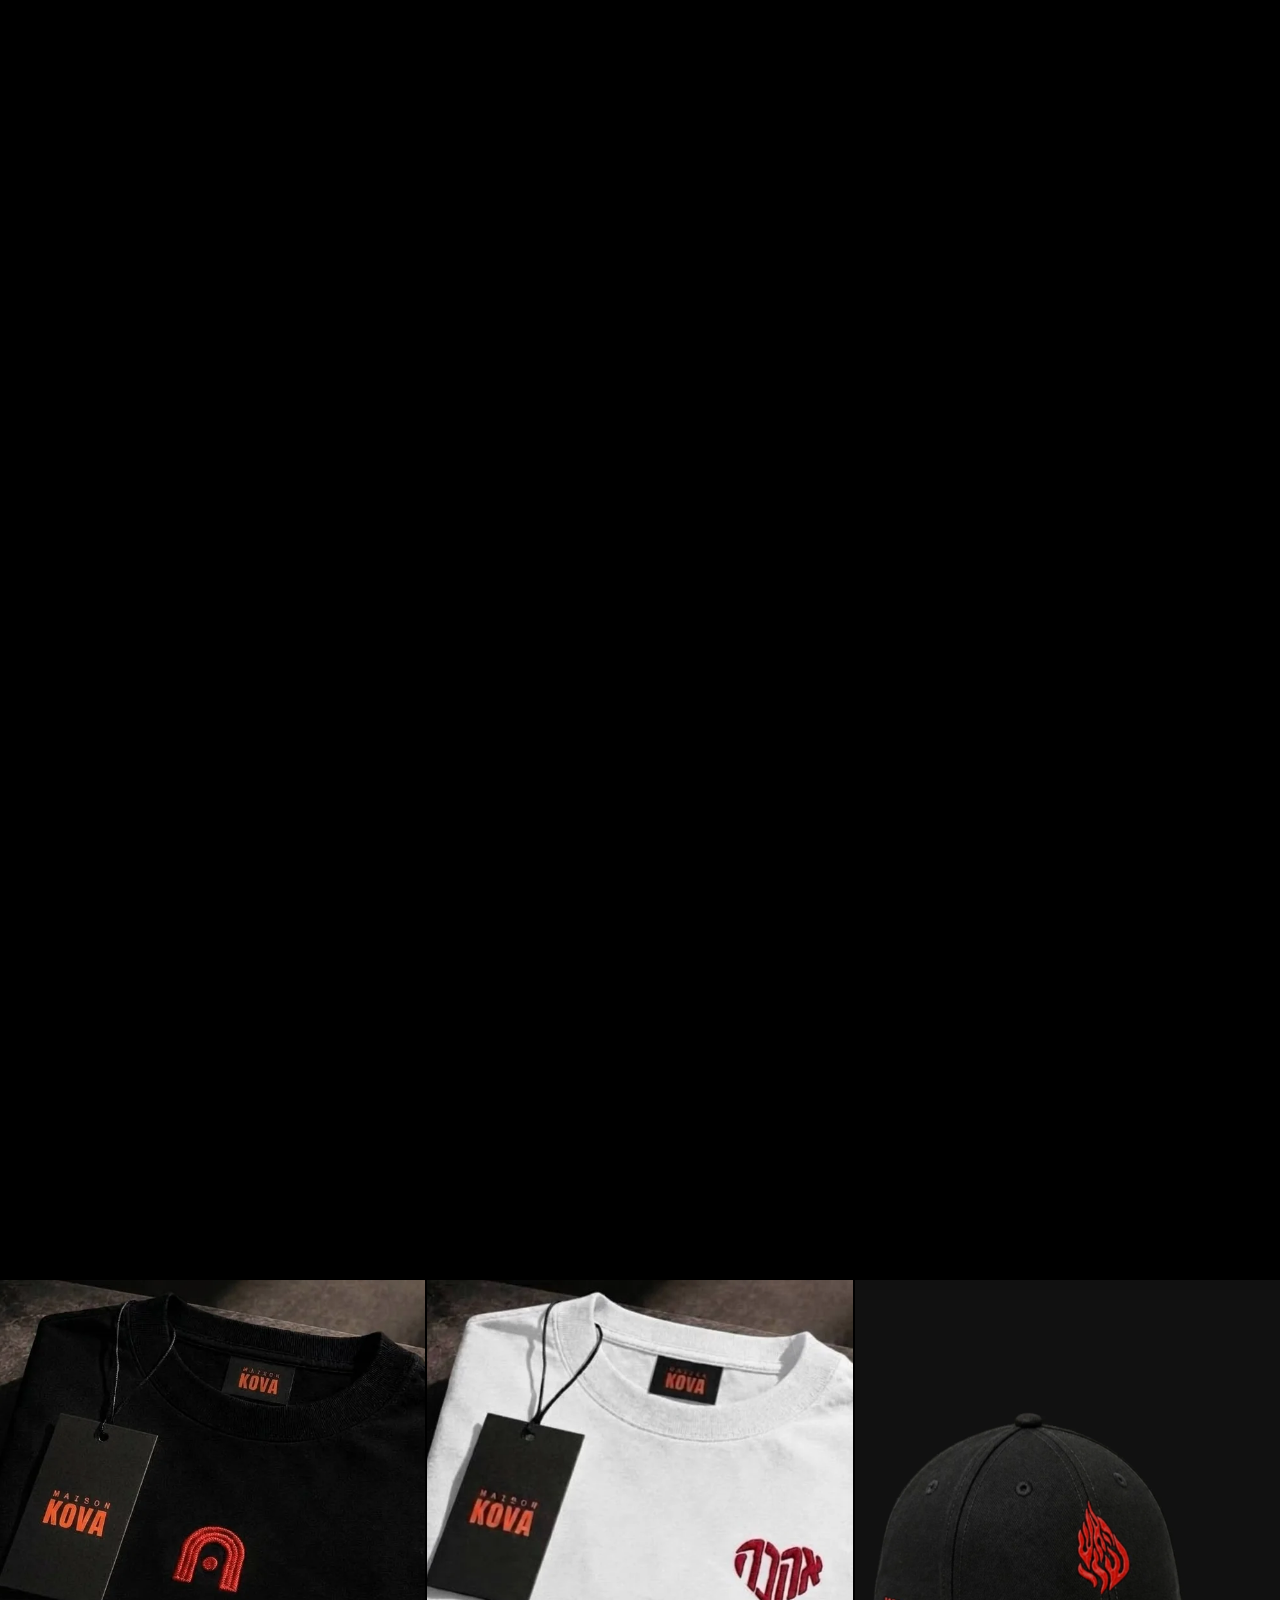
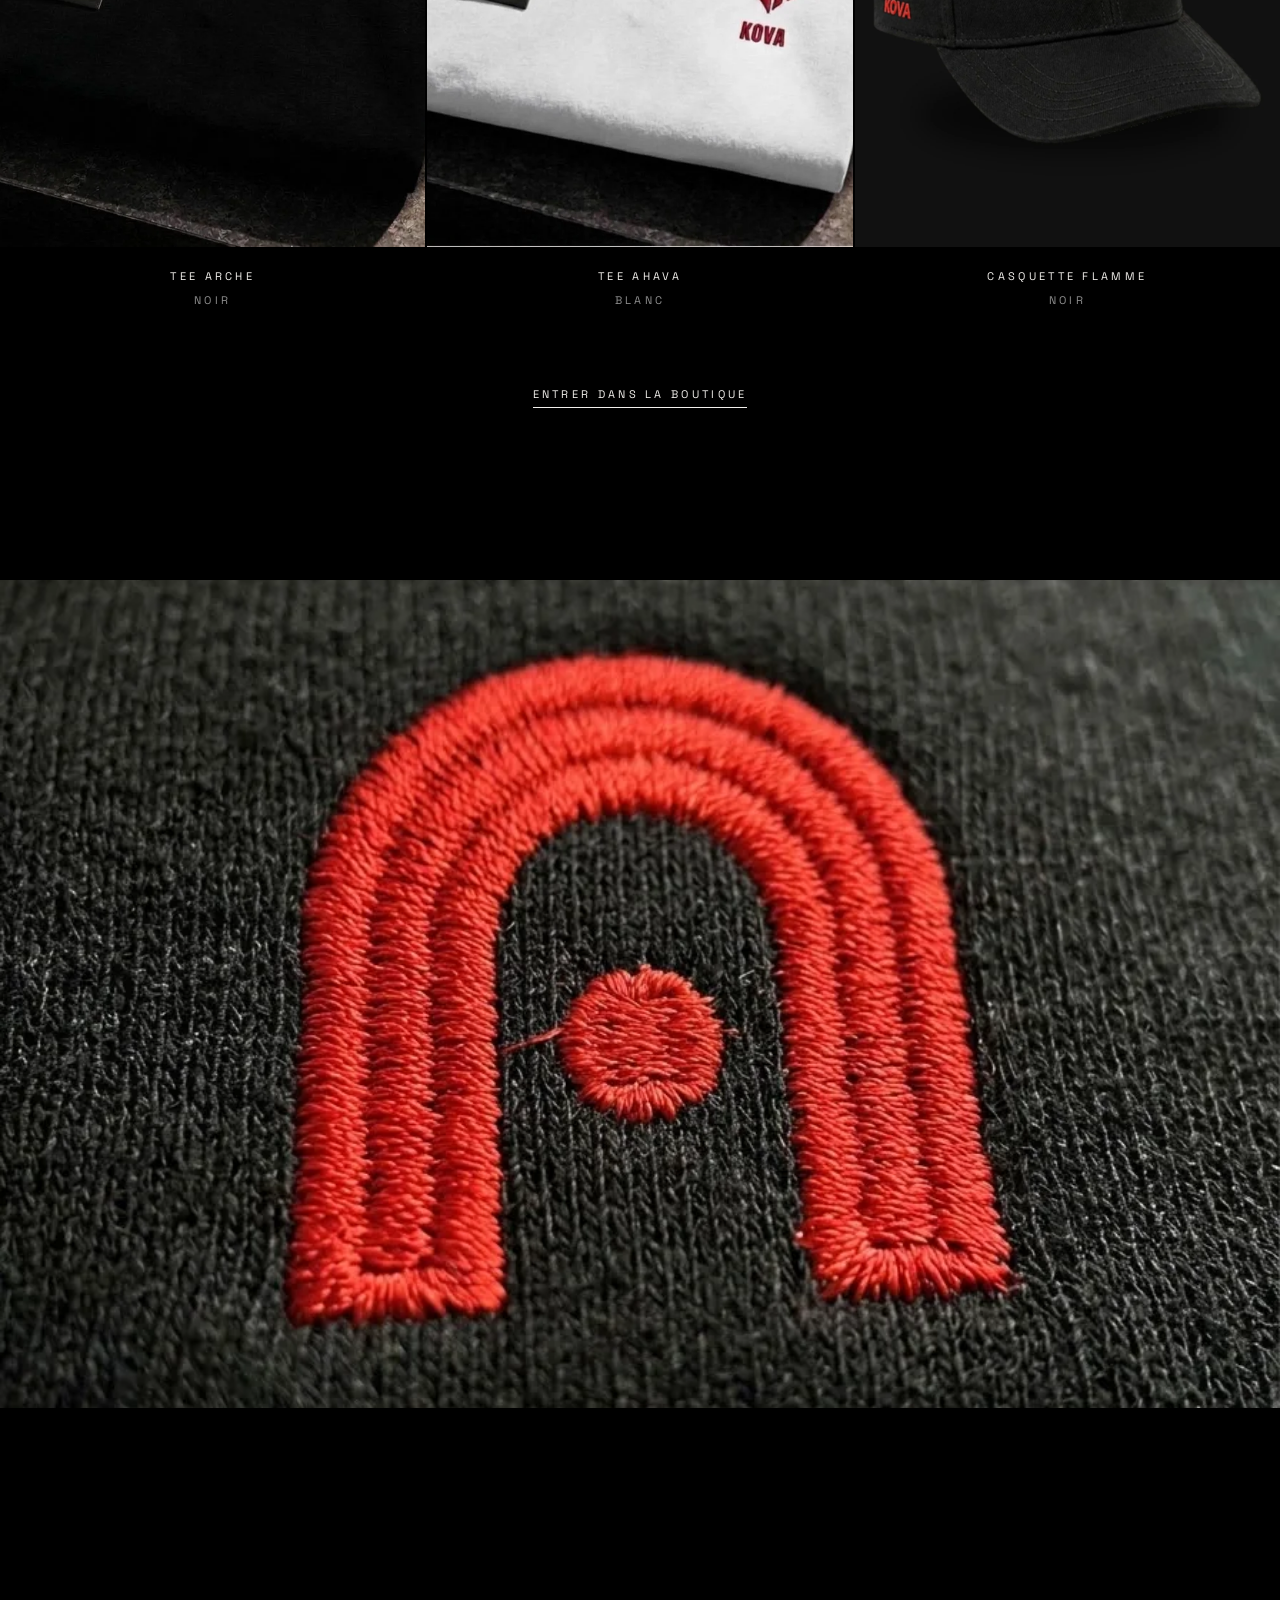
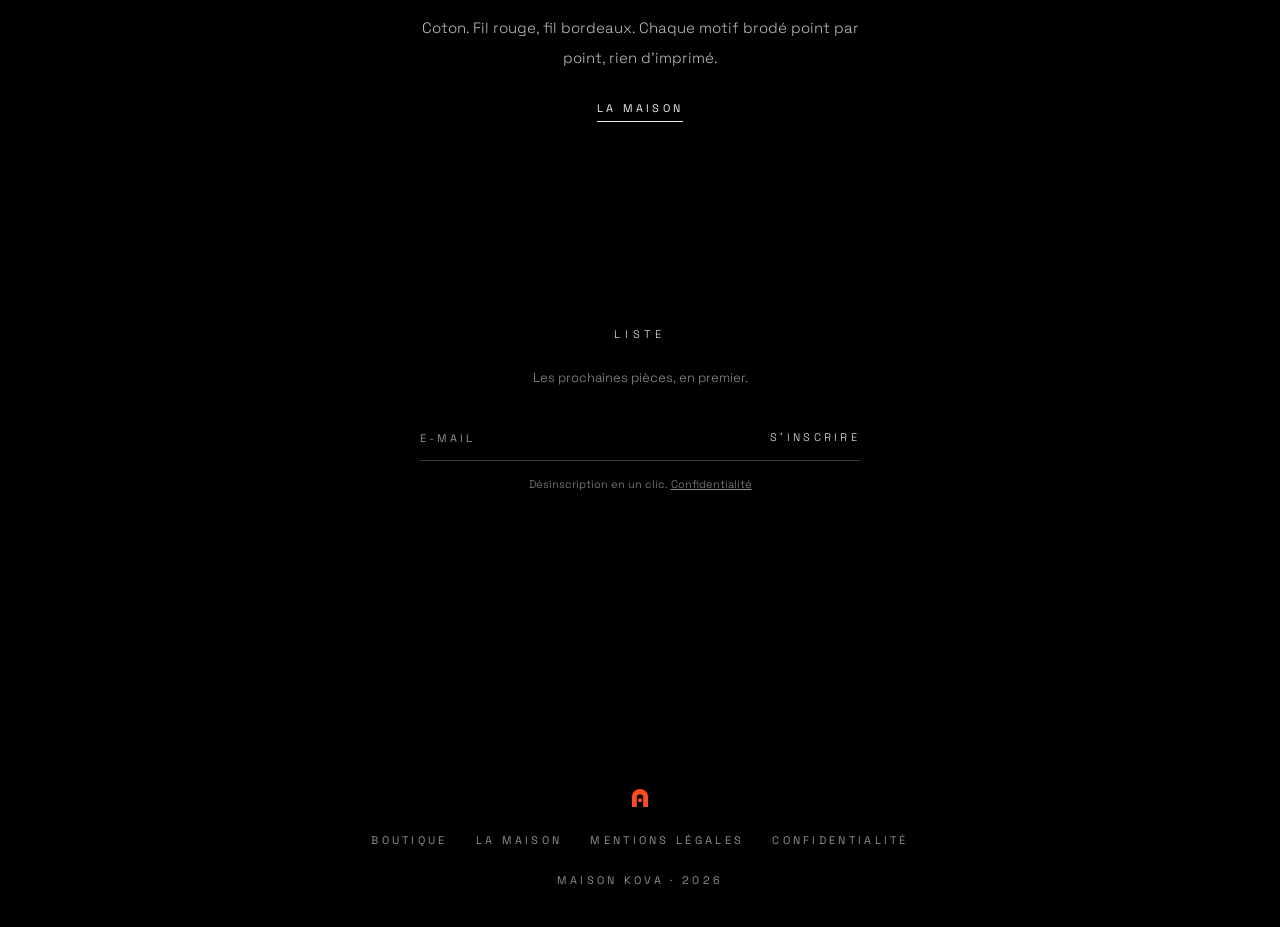
==== commit 98324d04: "Logo aux proportions officielles : navigation et images de partage - Navigation : MAISON réparti let" ====
--- a/index.html
+++ b/index.html
@@ -6,13 +6,27 @@
 <title>Maison KOVA. Plus qu'un style, une vision</title>
 <meta name="description" content="Maison KOVA : pièces brodées, esprit rock. Tee Arche, Tee Ahava, Casquette Flamme.">
 <meta name="theme-color" content="#000000">
+<link rel="canonical" href="https://rubstdj.github.io/maison-kova/">
+<meta property="og:url" content="https://rubstdj.github.io/maison-kova/">
 <meta property="og:type" content="website">
 <meta property="og:site_name" content="Maison KOVA">
+<meta property="og:locale" content="fr_FR">
 <meta property="og:title" content="Maison KOVA. Plus qu'un style, une vision">
 <meta property="og:description" content="Maison KOVA : pièces brodées, esprit rock. Tee Arche, Tee Ahava, Casquette Flamme.">
-<meta property="og:image" content="https://rubstdj.github.io/maison-kova/media/og.jpg">
+<meta property="og:image" content="https://rubstdj.github.io/maison-kova/media/og-accueil.jpg">
+<meta property="og:image:type" content="image/jpeg">
+<meta property="og:image:width" content="1200">
+<meta property="og:image:height" content="630">
+<meta property="og:image:alt" content="Le logo Maison KOVA en orange sur fond noir : l'arche, MAISON KOVA, Plus qu'un style, une vision">
 <meta name="twitter:card" content="summary_large_image">
+<meta name="twitter:title" content="Maison KOVA. Plus qu'un style, une vision">
+<meta name="twitter:description" content="Maison KOVA : pièces brodées, esprit rock. Tee Arche, Tee Ahava, Casquette Flamme.">
+<meta name="twitter:image" content="https://rubstdj.github.io/maison-kova/media/og-accueil.jpg">
+<meta name="twitter:image:alt" content="Le logo Maison KOVA en orange sur fond noir : l'arche, MAISON KOVA, Plus qu'un style, une vision">
+<link rel="icon" href="assets/favicon.ico" sizes="32x32">
 <link rel="icon" href="assets/favicon.svg" type="image/svg+xml">
+<link rel="apple-touch-icon" href="assets/apple-touch-icon.png">
+<link rel="manifest" href="site.webmanifest">
 <link rel="preconnect" href="https://fonts.googleapis.com">
 <link rel="preconnect" href="https://fonts.gstatic.com" crossorigin>
 <link href="https://fonts.googleapis.com/css2?family=Anton&family=Heebo:wght@700&family=Space+Grotesk:wght@300;400;500&family=Space+Mono:wght@400;700&display=swap" rel="stylesheet">
@@ -39,7 +53,7 @@
 <a class="ul" href="maison.html">La Maison</a>
 <div class="nav-mobile-only nav-sign cap"><svg class="arche-svg" viewBox="0 0 2394 2698" aria-hidden="true"><path fill-rule="evenodd" d="M0 2698V1197A1197 1197 0 0 1 2394 1197V2698H1674V1261A477 477 0 0 0 720 1261V2698ZM903 1670.5a294 294 0 1 0 588 0a294 294 0 1 0 -588 0Z"/></svg>Plus qu'un style, une vision</div>
 </nav>
-<a class="logo" href="./" aria-label="Maison KOVA, accueil"><span class="maison">MAISON</span><span class="kova">KOVA</span></a>
+<a class="logo" href="./" aria-label="Maison KOVA, accueil"><span class="maison" aria-hidden="true"><span>M</span><span>A</span><span>I</span><span>S</span><span>O</span><span>N</span></span><span class="kova">KOVA</span></a>
 <div class="header-actions">
 <a class="ul lien-liste" href="./#liste" data-prelancement>Liste</a>
 <button class="cart-btn ul" type="button" data-cart-open aria-haspopup="dialog" hidden><span class="cart-label">Panier</span><span class="cart-count" data-cart-count>0</span></button>
--- a/assets/kova.css
+++ b/assets/kova.css
@@ -65,8 +65,9 @@
 .ul { position: relative; text-decoration: none; padding: 10px 0; }
 .ul::after { content: ""; position: absolute; left: 0; right: 0; bottom: 4px; height: 1px; background: currentColor; transform: scaleX(0); transform-origin: right; transition: transform .6s var(--ease); }
 .ul:hover::after, .ul[aria-current="page"]::after { transform: scaleX(1); transform-origin: left; }
-.logo { text-decoration: none; display: inline-flex; flex-direction: column; align-items: center; line-height: 1; color: var(--logo); }
-.logo .maison { font-size: 7px; font-weight: 400; letter-spacing: 1em; margin-right: -1em; margin-bottom: 4px; }
+/* Logo : MAISON exactement aussi large que KOVA (lettres réparties), comme sur le logo officiel */
+.logo { text-decoration: none; display: inline-grid; justify-items: stretch; line-height: 1; color: var(--logo); }
+.logo .maison { display: flex; justify-content: space-between; font-family: var(--f-mono); font-size: 7px; font-weight: 700; margin-bottom: 4px; }
 .logo .kova { font-family: var(--f-titre); font-size: 24px; letter-spacing: .08em; margin-right: -.08em; }
 
 .cart-btn { display: inline-flex; align-items: center; gap: 10px; background: none; border: 0; cursor: pointer; padding: 10px 0; }
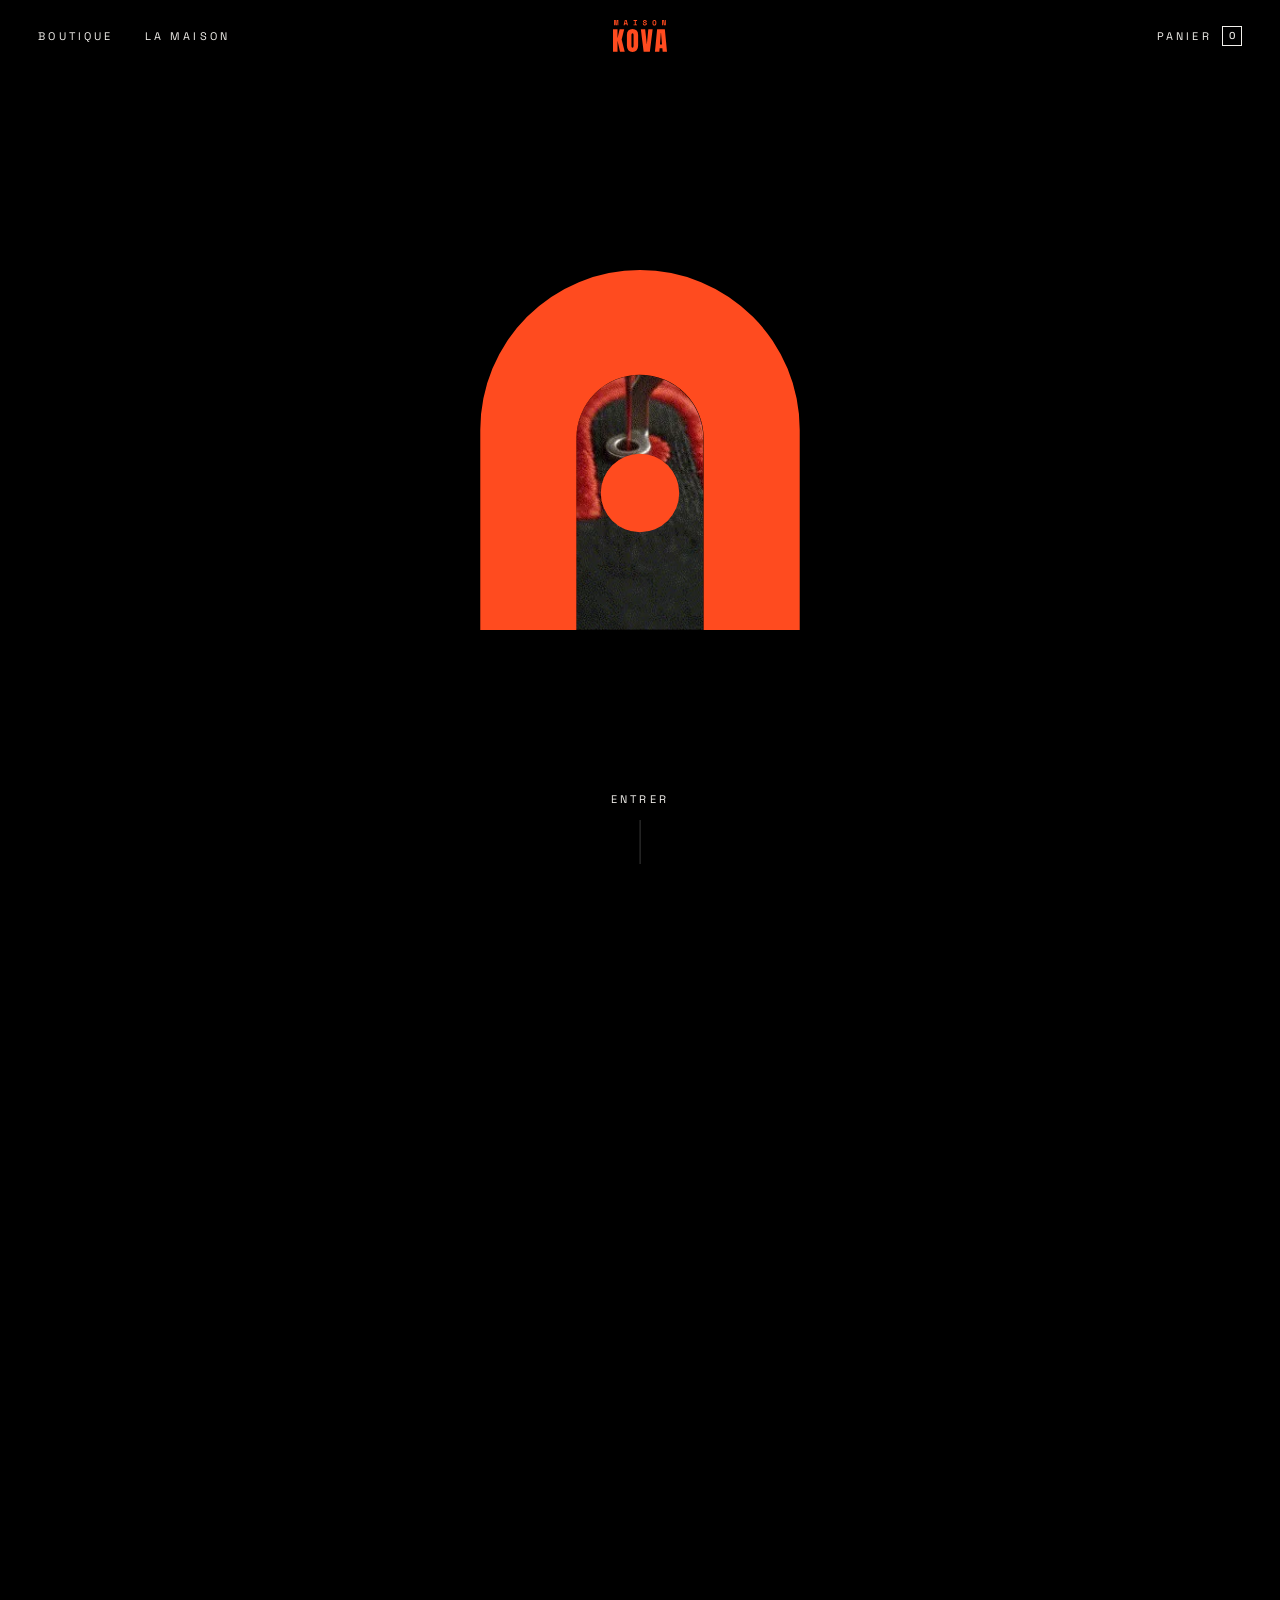
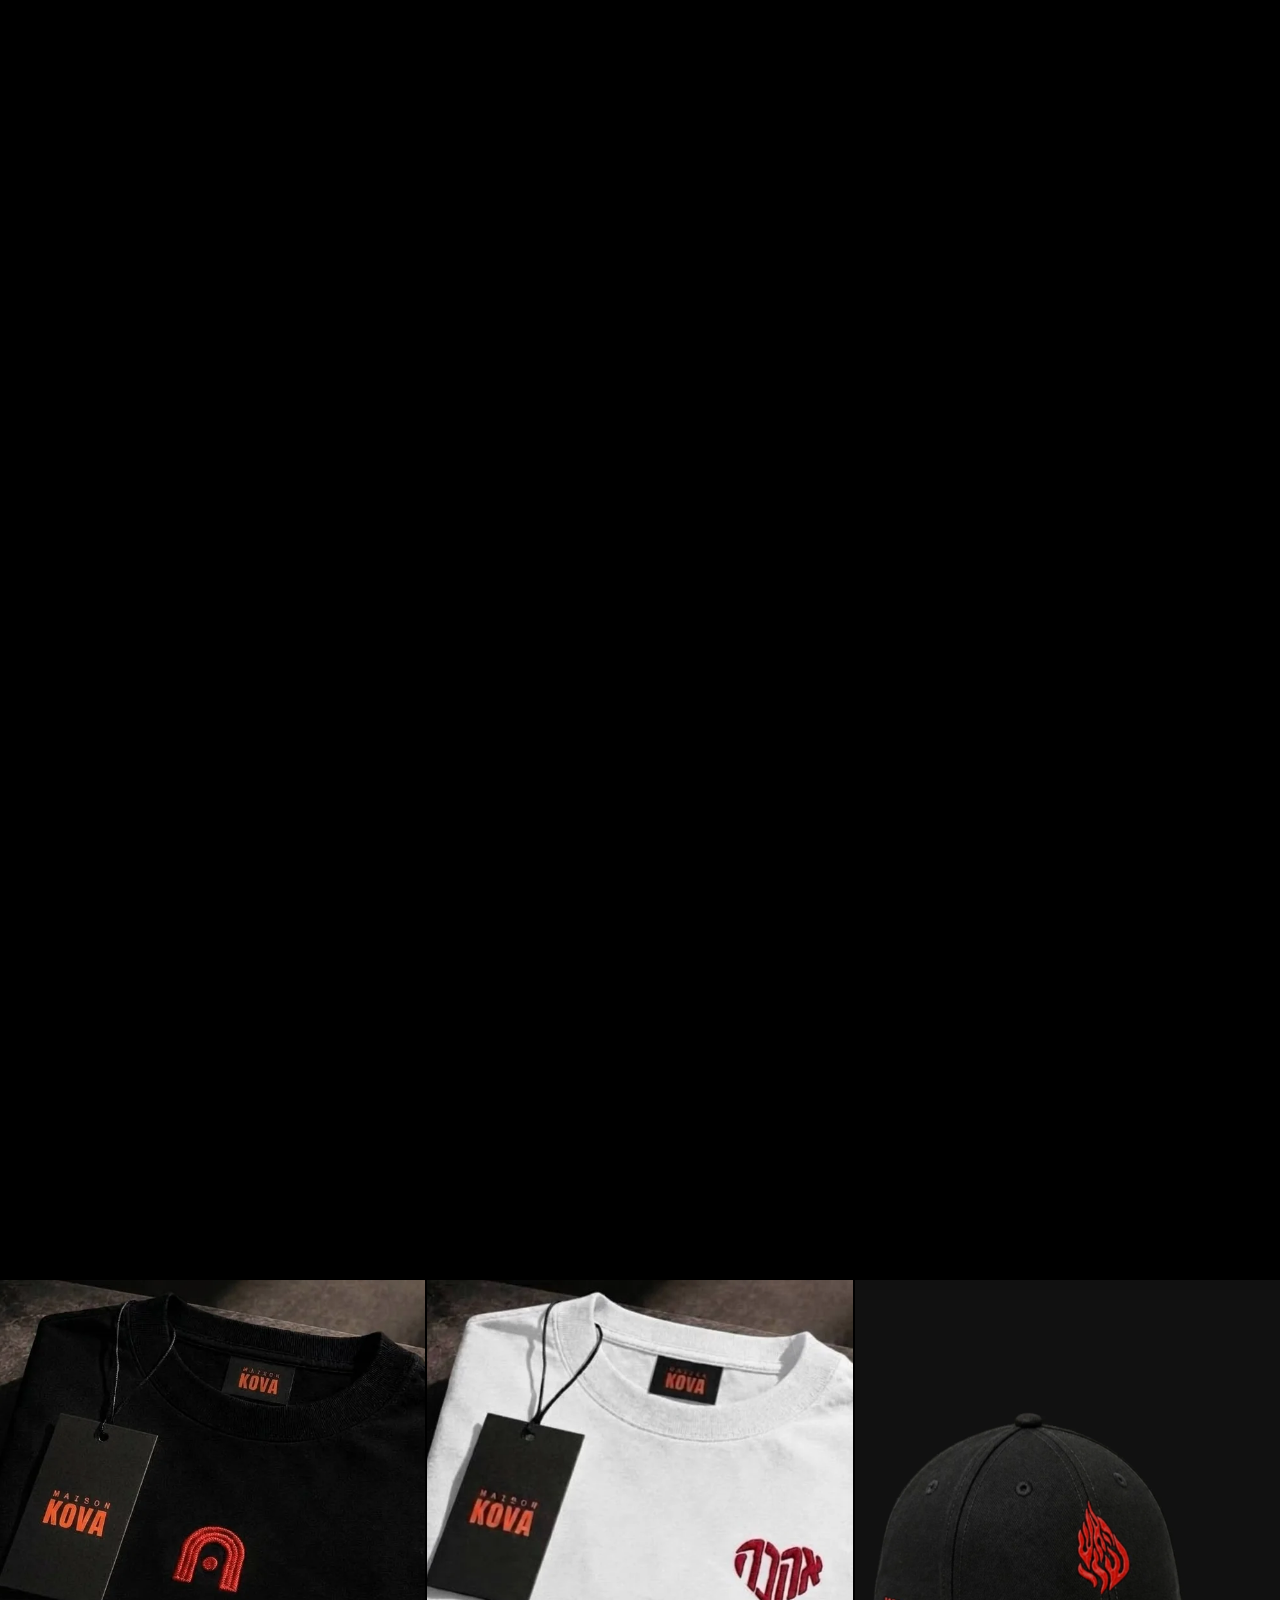
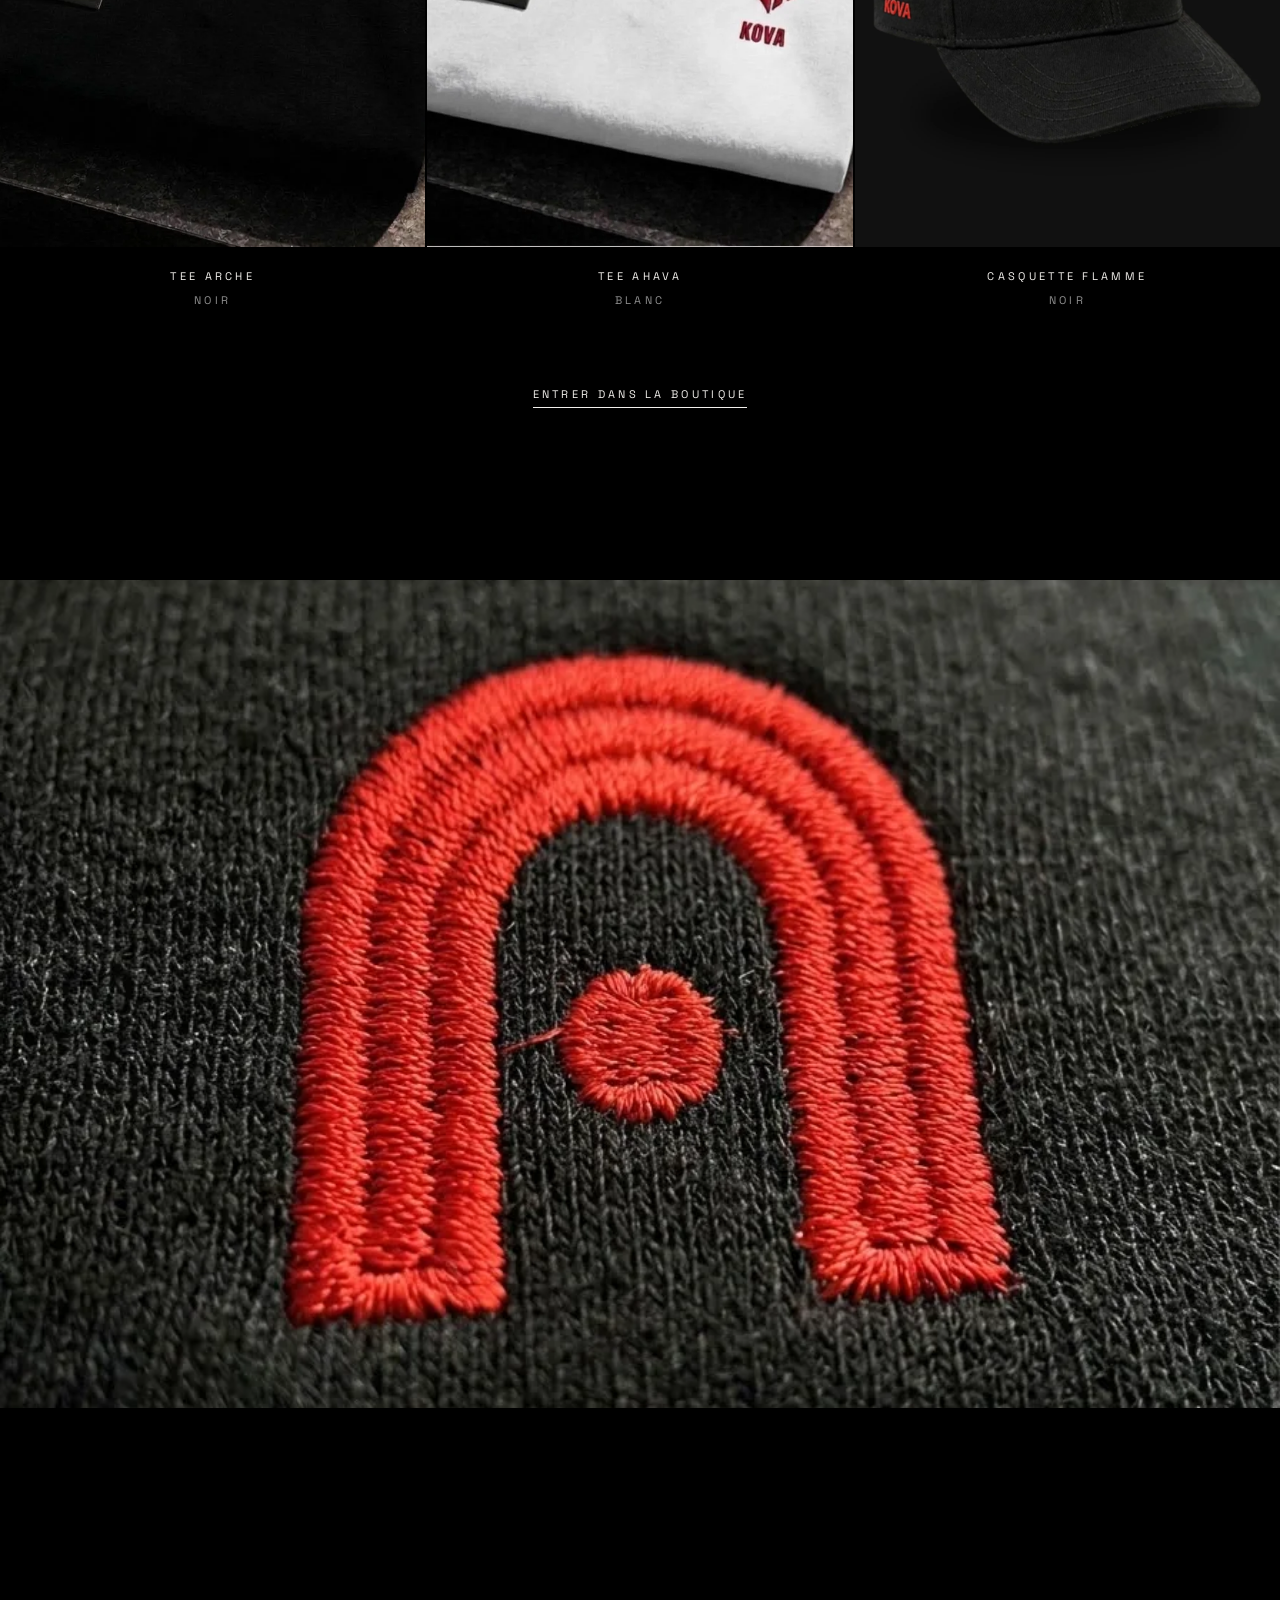
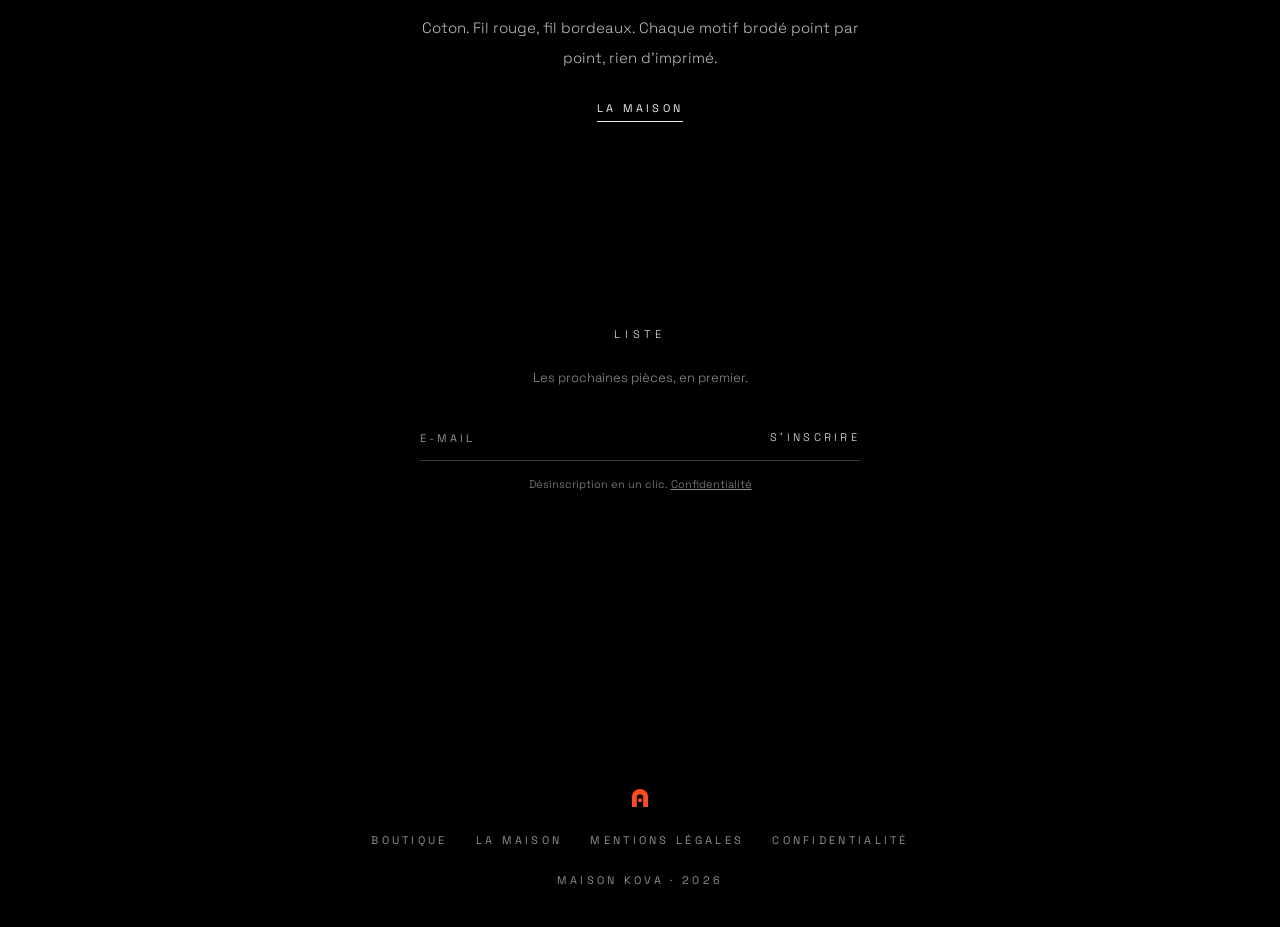
==== commit de2d646b: "Logo officiel dans la navigation Le logo MAISON KOVA n'est plus recomposé en texte (police et espace" ====
--- a/index.html
+++ b/index.html
@@ -53,7 +53,7 @@
 <a class="ul" href="maison.html">La Maison</a>
 <div class="nav-mobile-only nav-sign cap"><svg class="arche-svg" viewBox="0 0 2394 2698" aria-hidden="true"><path fill-rule="evenodd" d="M0 2698V1197A1197 1197 0 0 1 2394 1197V2698H1674V1261A477 477 0 0 0 720 1261V2698ZM903 1670.5a294 294 0 1 0 588 0a294 294 0 1 0 -588 0Z"/></svg>Plus qu'un style, une vision</div>
 </nav>
-<a class="logo" href="./" aria-label="Maison KOVA, accueil"><span class="maison" aria-hidden="true"><span>M</span><span>A</span><span>I</span><span>S</span><span>O</span><span>N</span></span><span class="kova">KOVA</span></a>
+<a class="logo" href="./" aria-label="Maison KOVA, accueil"><img src="assets/logo-maison-kova.svg" alt="" width="2041" height="1218"></a>
 <div class="header-actions">
 <a class="ul lien-liste" href="./#liste" data-prelancement>Liste</a>
 <button class="cart-btn ul" type="button" data-cart-open aria-haspopup="dialog" hidden><span class="cart-label">Panier</span><span class="cart-count" data-cart-count>0</span></button>
--- a/assets/kova.css
+++ b/assets/kova.css
@@ -65,10 +65,10 @@
 .ul { position: relative; text-decoration: none; padding: 10px 0; }
 .ul::after { content: ""; position: absolute; left: 0; right: 0; bottom: 4px; height: 1px; background: currentColor; transform: scaleX(0); transform-origin: right; transition: transform .6s var(--ease); }
 .ul:hover::after, .ul[aria-current="page"]::after { transform: scaleX(1); transform-origin: left; }
-/* Logo : MAISON exactement aussi large que KOVA (lettres réparties), comme sur le logo officiel */
-.logo { text-decoration: none; display: inline-grid; justify-items: stretch; line-height: 1; color: var(--logo); }
-.logo .maison { display: flex; justify-content: space-between; font-family: var(--f-mono); font-size: 7px; font-weight: 700; margin-bottom: 4px; }
-.logo .kova { font-family: var(--f-titre); font-size: 24px; letter-spacing: .08em; margin-right: -.08em; }
+/* Logo : le fichier officiel (assets/logo-maison-kova.svg), orange sur les deux thèmes */
+.logo { text-decoration: none; display: block; line-height: 0; transition: opacity .4s; }
+.logo img { display: block; height: 32px; width: auto; }
+.logo:hover { opacity: .8; }
 
 .cart-btn { display: inline-flex; align-items: center; gap: 10px; background: none; border: 0; cursor: pointer; padding: 10px 0; }
 .cart-btn[hidden] { display: none; }
@@ -90,6 +90,7 @@
   .menu-btn { display: inline-flex; grid-column: 1; grid-row: 1; }
   .menu-btn .menu-txt { display: none; }
   .logo { grid-column: 2; grid-row: 1; }
+  .logo img { height: 28px; }
   .header-actions { grid-column: 3; grid-row: 1; gap: 16px; }
   .header-actions .lien-liste { display: none; }
   .nav {
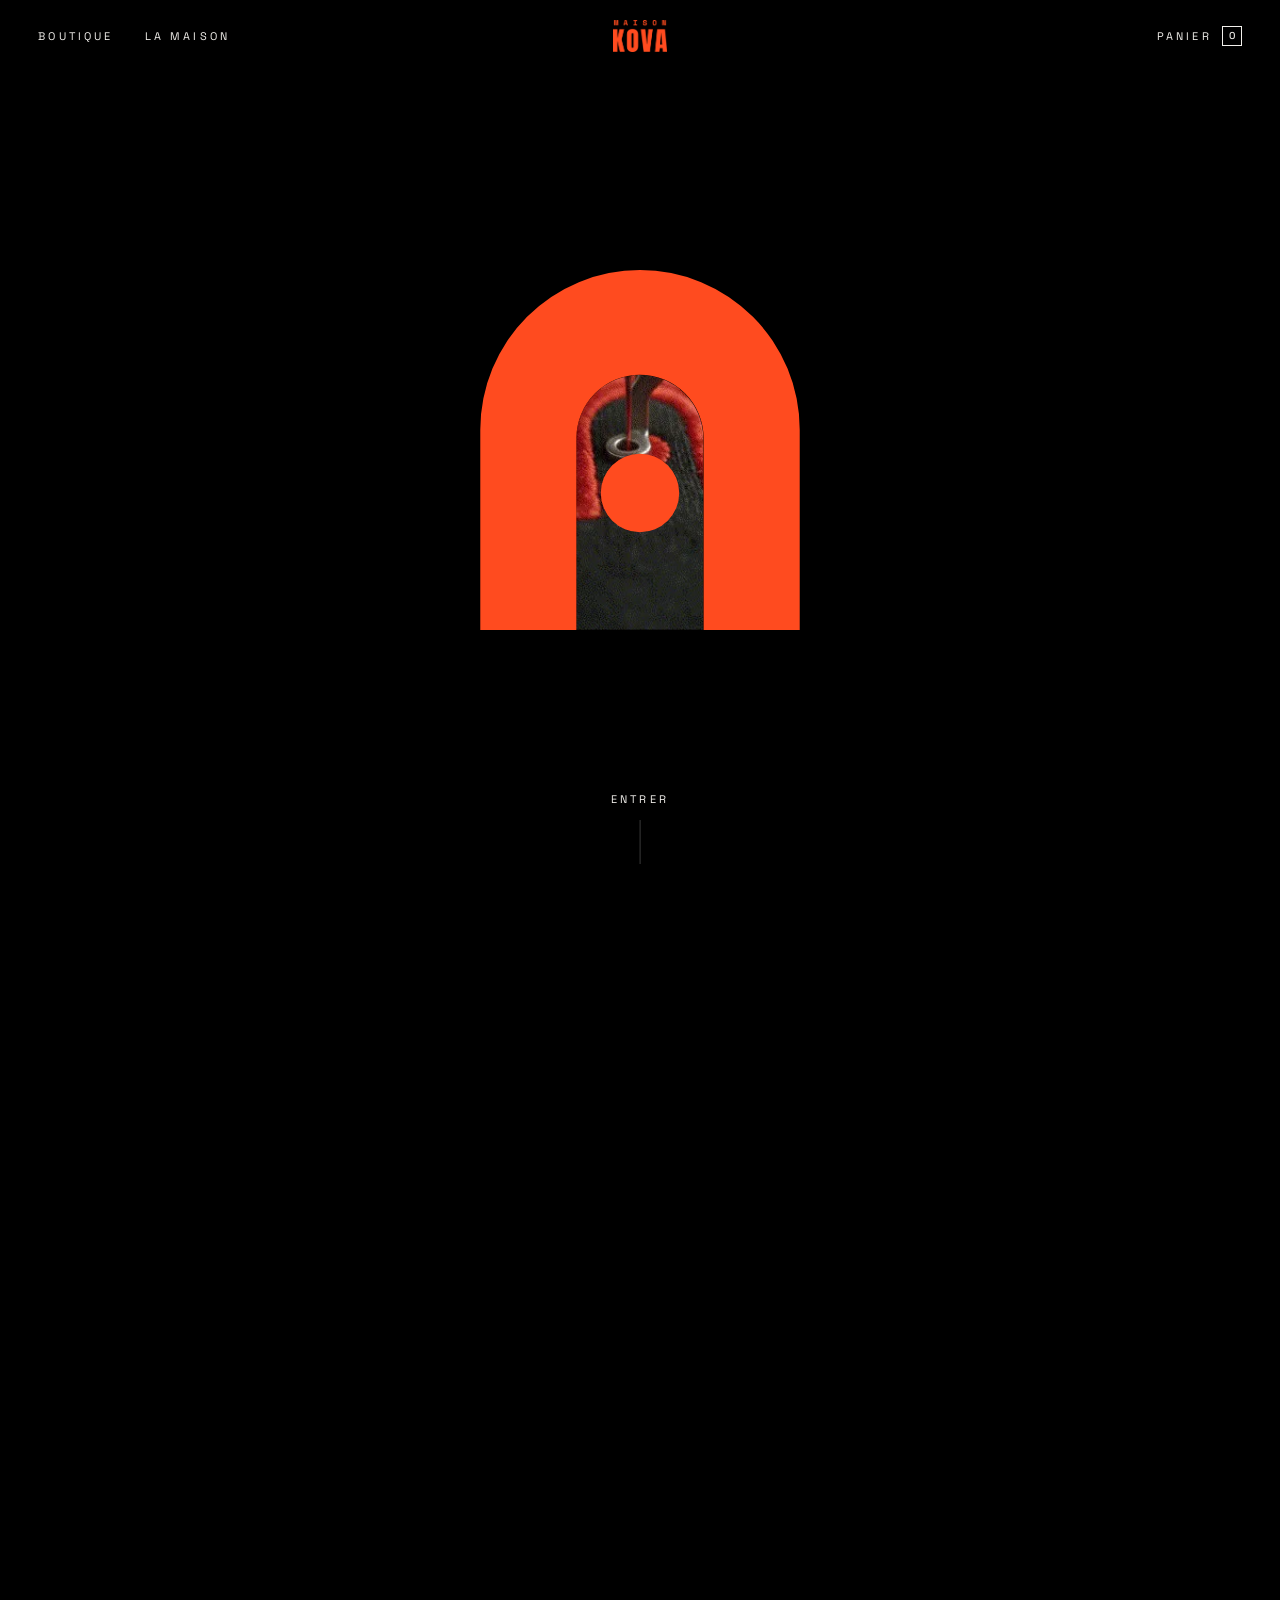
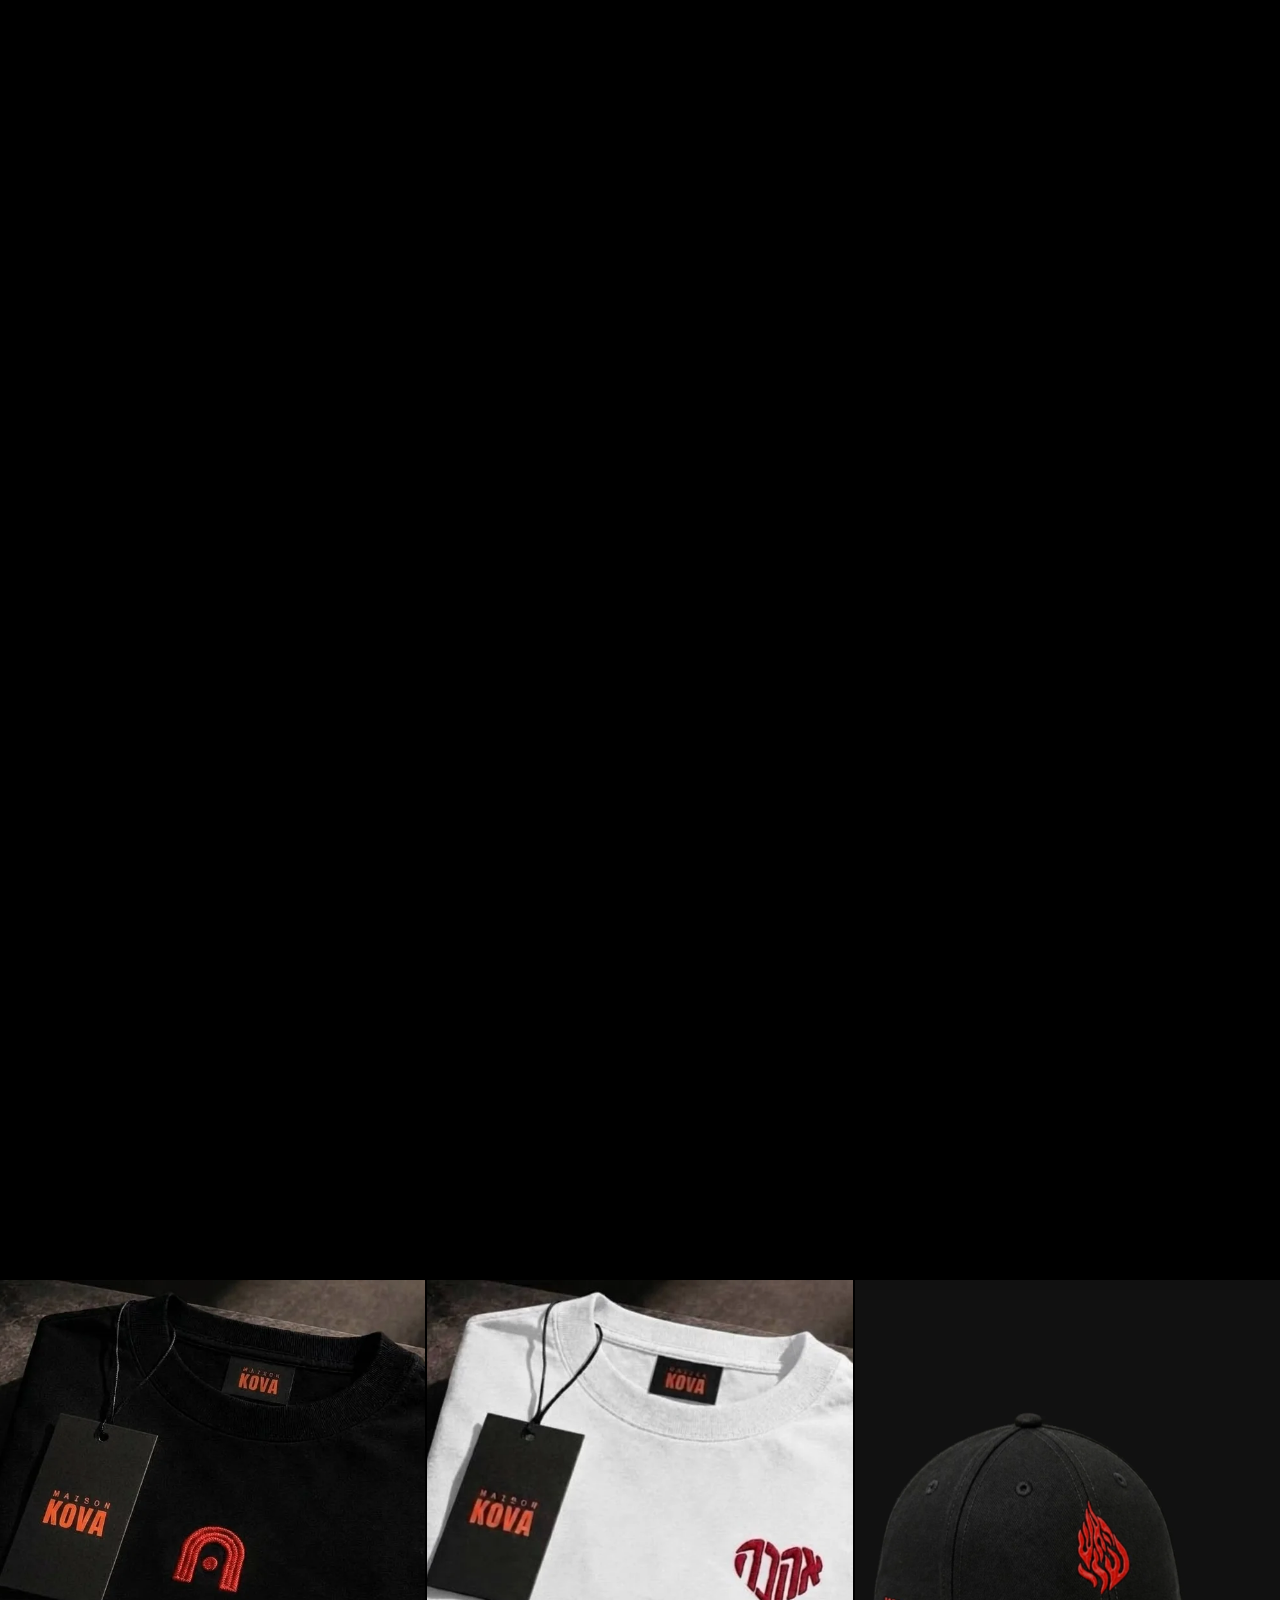
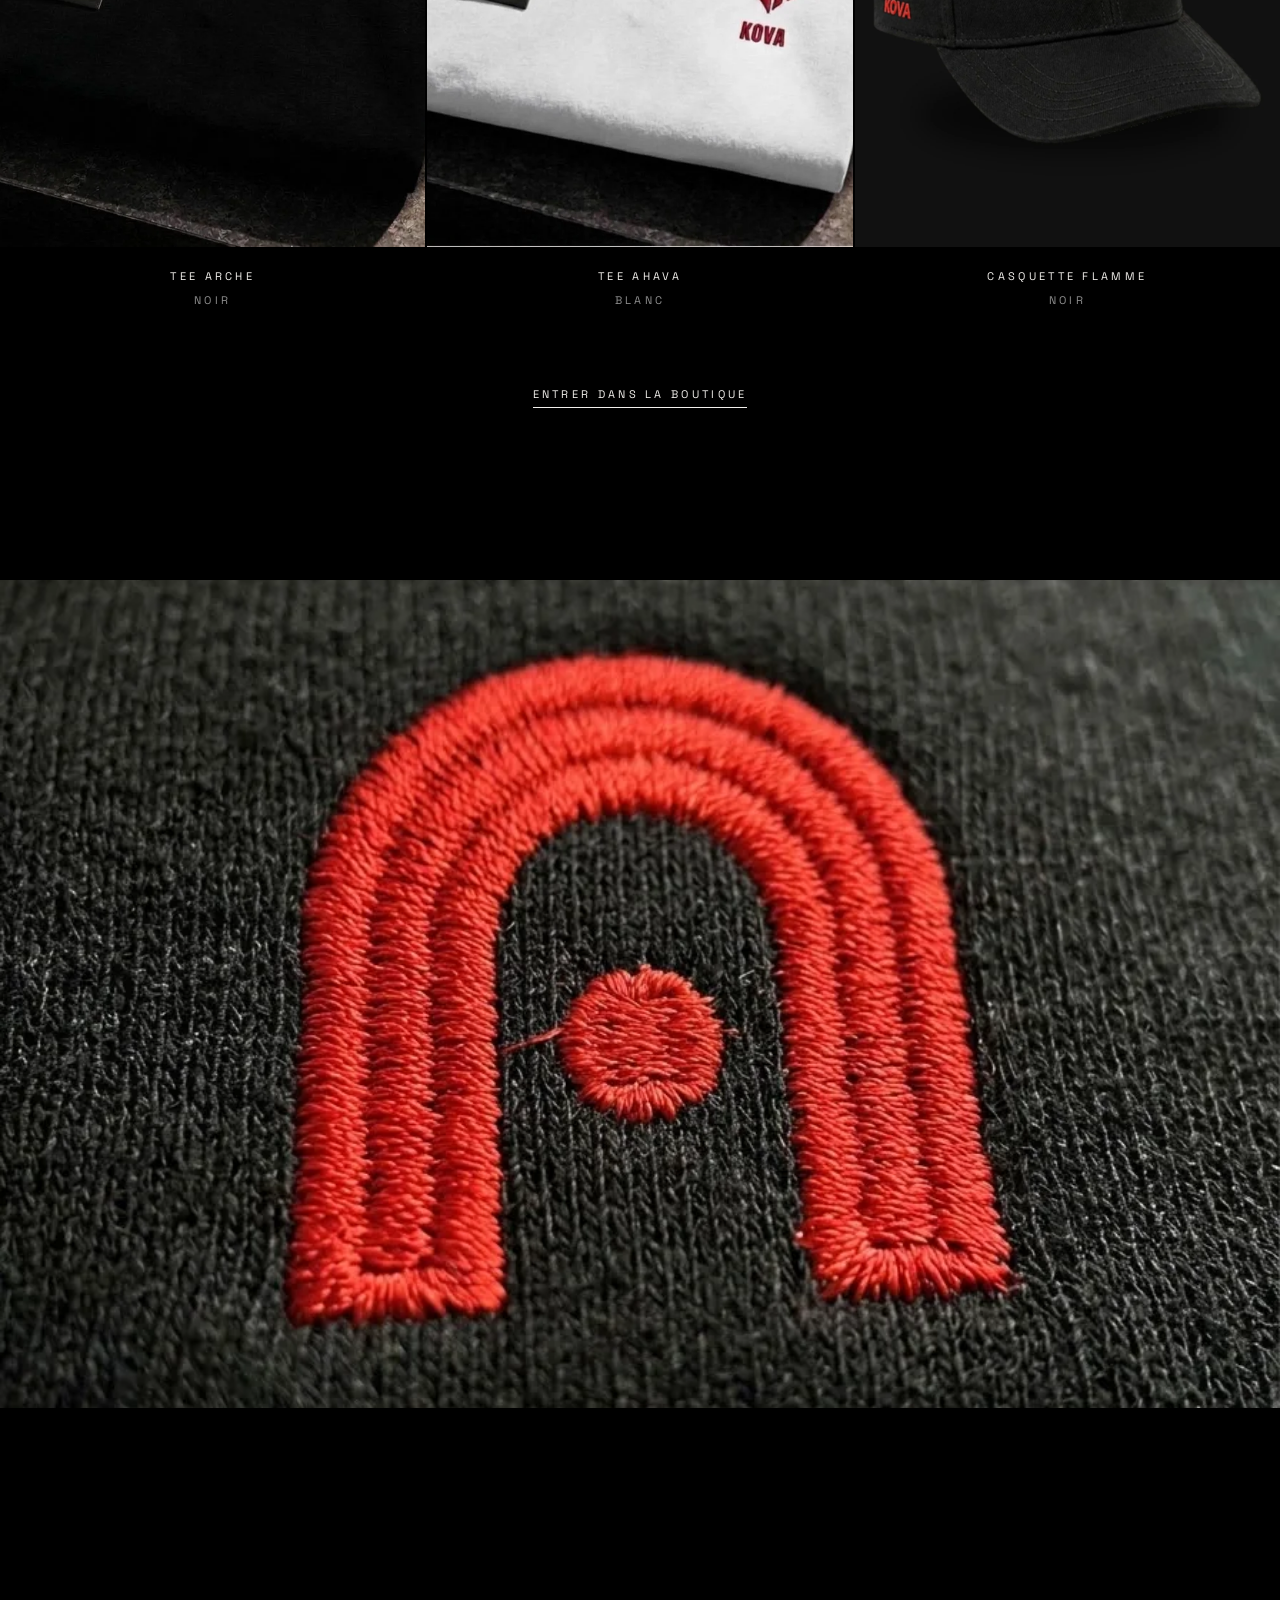
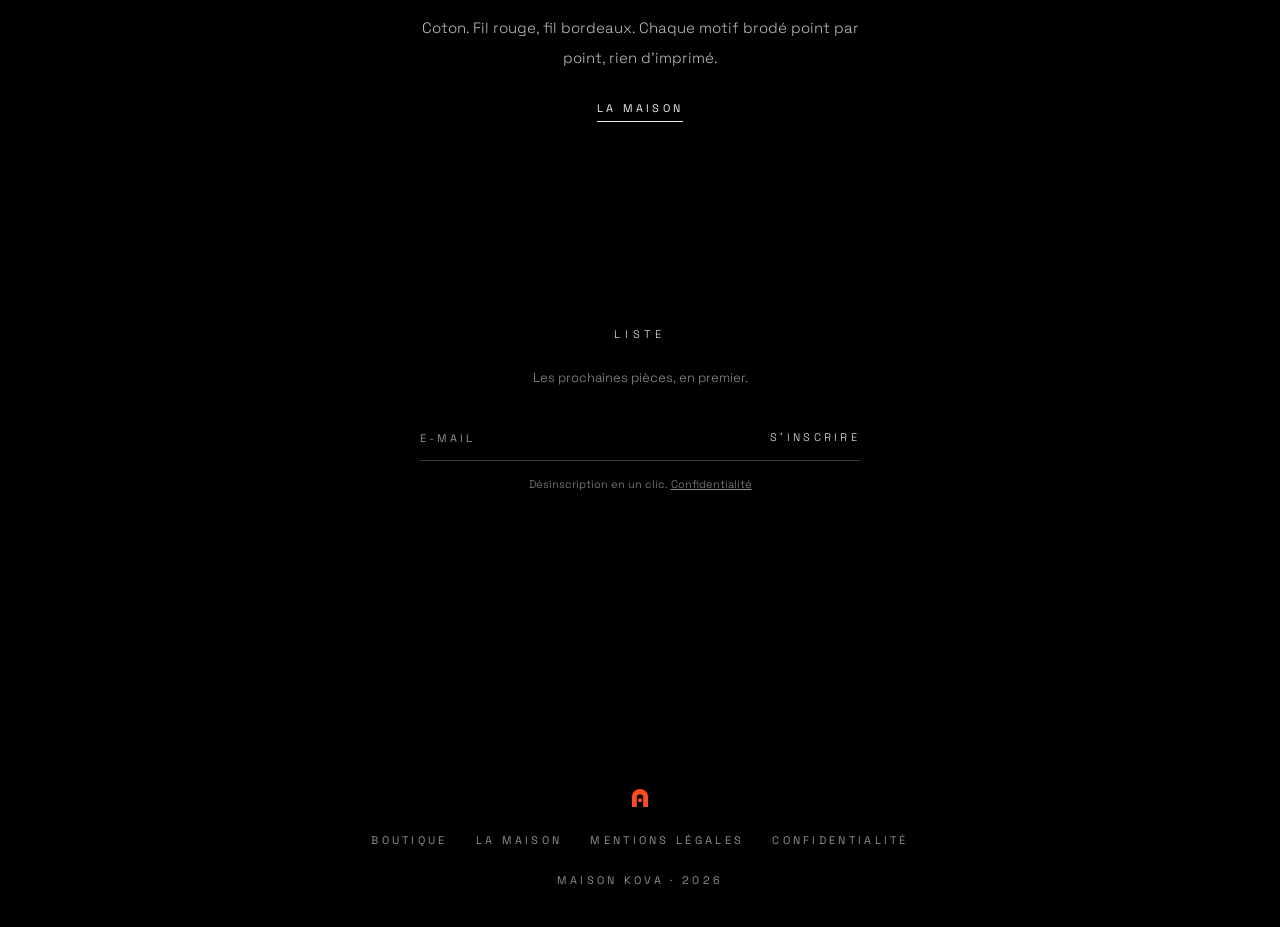
==== commit a154abcc: "Navigation : le logo fourni par la marque, sans reproduction Le logo MAISON KOVA de la navigation et" ====
--- a/index.html
+++ b/index.html
@@ -39,7 +39,7 @@
 </head>
 <body class="theme-noir" data-home>
 <a class="skip" href="#pieces">Aller aux pièces</a>
-<div class="intro" aria-hidden="true"><div class="marque"><svg viewBox="0 0 2394 2698"><path pathLength="1" fill-rule="evenodd" d="M0 2698V1197A1197 1197 0 0 1 2394 1197V2698H1674V1261A477 477 0 0 0 720 1261V2698ZM903 1670.5a294 294 0 1 0 588 0a294 294 0 1 0 -588 0Z"/></svg><span class="mot">MAISON KOVA</span></div></div>
+<div class="intro" aria-hidden="true"><div class="marque"><svg viewBox="0 0 2394 2698"><path pathLength="1" fill-rule="evenodd" d="M0 2698V1197A1197 1197 0 0 1 2394 1197V2698H1674V1261A477 477 0 0 0 720 1261V2698ZM903 1670.5a294 294 0 1 0 588 0a294 294 0 1 0 -588 0Z"/></svg><img class="mot" src="assets/logo-maison-kova.png" alt="" width="241" height="144"></div></div>
 
 <header class="site-header">
 <div class="bar">
@@ -53,7 +53,7 @@
 <a class="ul" href="maison.html">La Maison</a>
 <div class="nav-mobile-only nav-sign cap"><svg class="arche-svg" viewBox="0 0 2394 2698" aria-hidden="true"><path fill-rule="evenodd" d="M0 2698V1197A1197 1197 0 0 1 2394 1197V2698H1674V1261A477 477 0 0 0 720 1261V2698ZM903 1670.5a294 294 0 1 0 588 0a294 294 0 1 0 -588 0Z"/></svg>Plus qu'un style, une vision</div>
 </nav>
-<a class="logo" href="./" aria-label="Maison KOVA, accueil"><img src="assets/logo-maison-kova.svg" alt="" width="2041" height="1218"></a>
+<a class="logo" href="./" aria-label="Maison KOVA, accueil"><img src="assets/logo-maison-kova.png" alt="" width="241" height="144"></a>
 <div class="header-actions">
 <a class="ul lien-liste" href="./#liste" data-prelancement>Liste</a>
 <button class="cart-btn ul" type="button" data-cart-open aria-haspopup="dialog" hidden><span class="cart-label">Panier</span><span class="cart-count" data-cart-count>0</span></button>
--- a/assets/kova.css
+++ b/assets/kova.css
@@ -65,7 +65,7 @@
 .ul { position: relative; text-decoration: none; padding: 10px 0; }
 .ul::after { content: ""; position: absolute; left: 0; right: 0; bottom: 4px; height: 1px; background: currentColor; transform: scaleX(0); transform-origin: right; transition: transform .6s var(--ease); }
 .ul:hover::after, .ul[aria-current="page"]::after { transform: scaleX(1); transform-origin: left; }
-/* Logo : le fichier officiel (assets/logo-maison-kova.svg), orange sur les deux thèmes */
+/* Logo : le fichier fourni par la marque (assets/logo-maison-kova.png), orange sur les deux thèmes */
 .logo { text-decoration: none; display: block; line-height: 0; transition: opacity .4s; }
 .logo img { display: block; height: 32px; width: auto; }
 .logo:hover { opacity: .8; }
@@ -132,7 +132,7 @@
 .intro .marque { position: relative; display: block; }
 .intro svg { display: block; height: var(--arche-h); width: auto; overflow: visible; }
 .intro path { fill: var(--orange); fill-opacity: 0; stroke: var(--orange); stroke-width: 1.5; vector-effect: non-scaling-stroke; stroke-dasharray: 1; stroke-dashoffset: 1; animation: trace 1.3s cubic-bezier(.65, 0, .35, 1) .15s forwards, remplir .55s ease 1.3s forwards; }
-.intro .mot { position: absolute; left: 50%; top: calc(100% + 32px); transform: translateX(-50%); white-space: nowrap; color: var(--fg); font-size: 11px; letter-spacing: .6em; margin-right: -.6em; opacity: 0; animation: apparait .7s ease 1.45s forwards; }
+.intro .mot { position: absolute; left: 50%; top: calc(100% + 36px); transform: translateX(-50%); height: calc(var(--arche-h) * .26); width: auto; opacity: 0; animation: apparait .7s ease 1.45s forwards; }
 @keyframes trace { to { stroke-dashoffset: 0; } }
 @keyframes remplir { to { fill-opacity: 1; } }
 @keyframes apparait { to { opacity: 1; } }
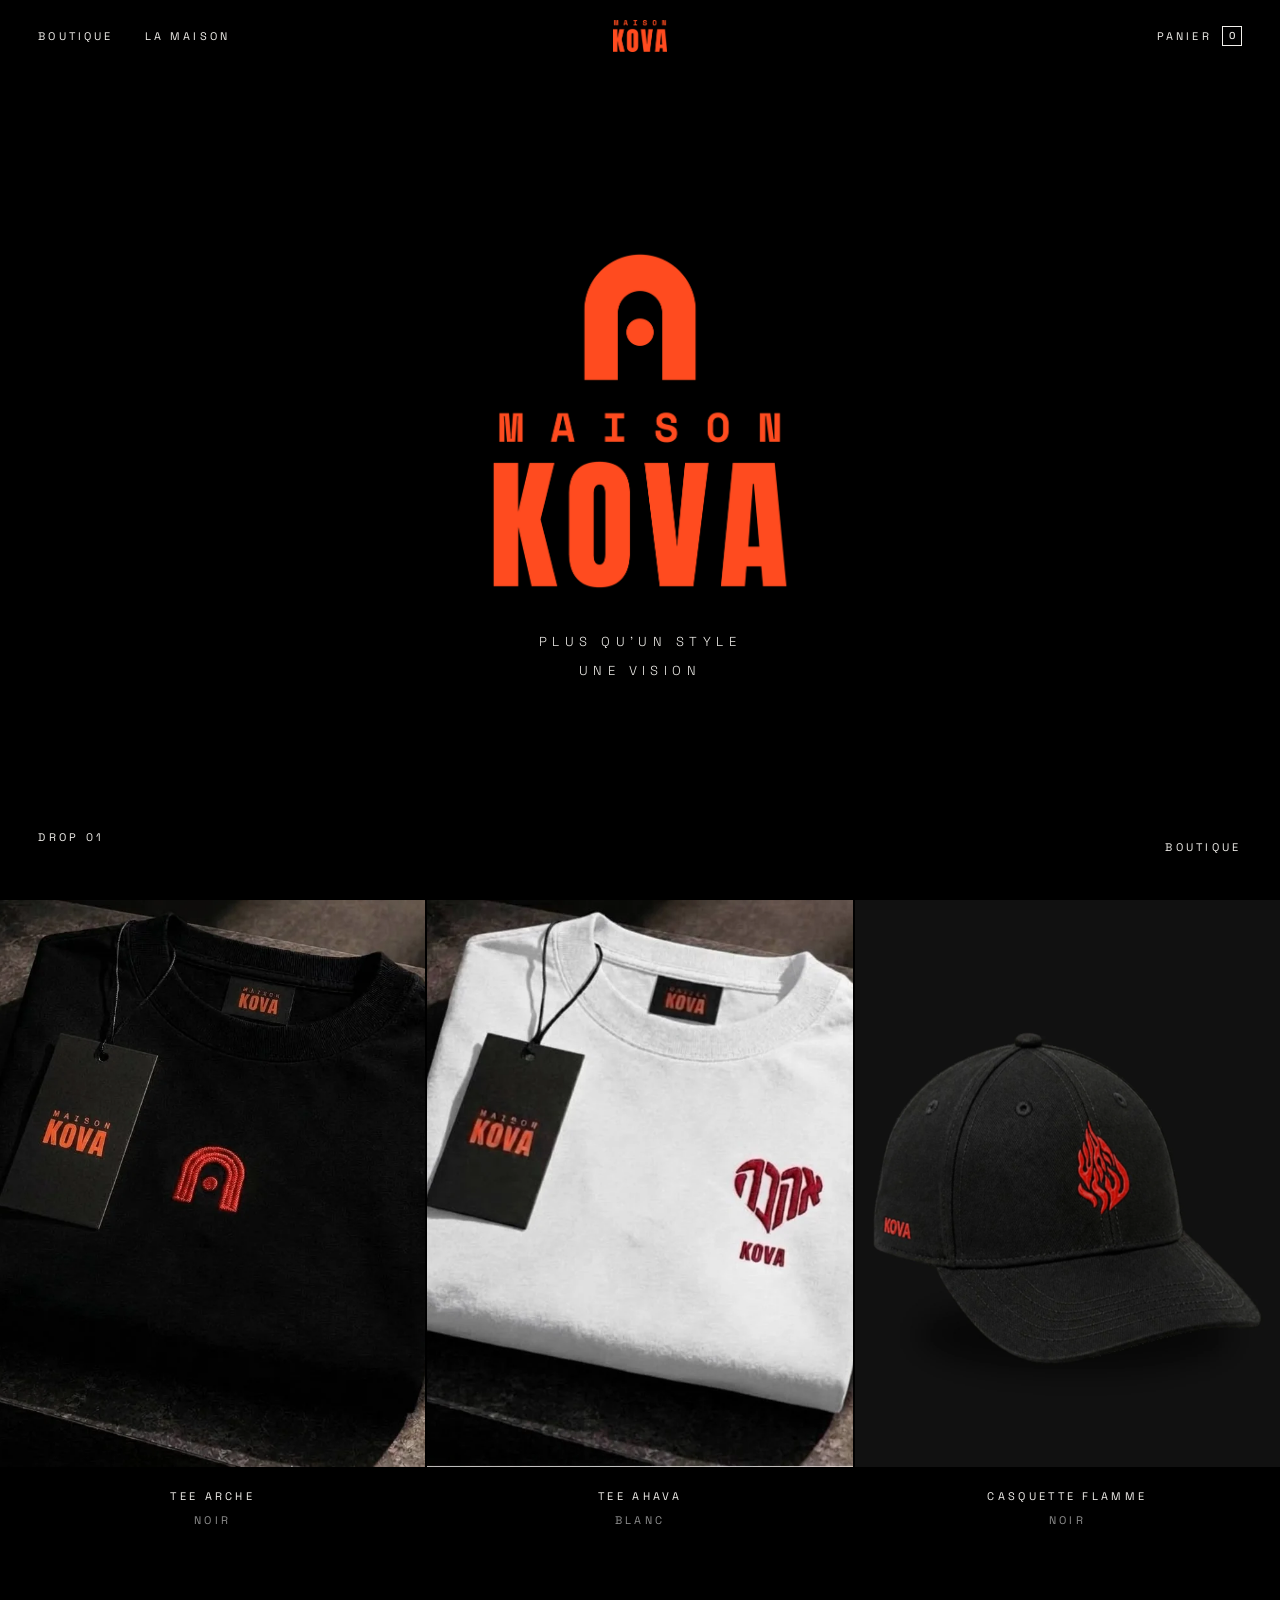
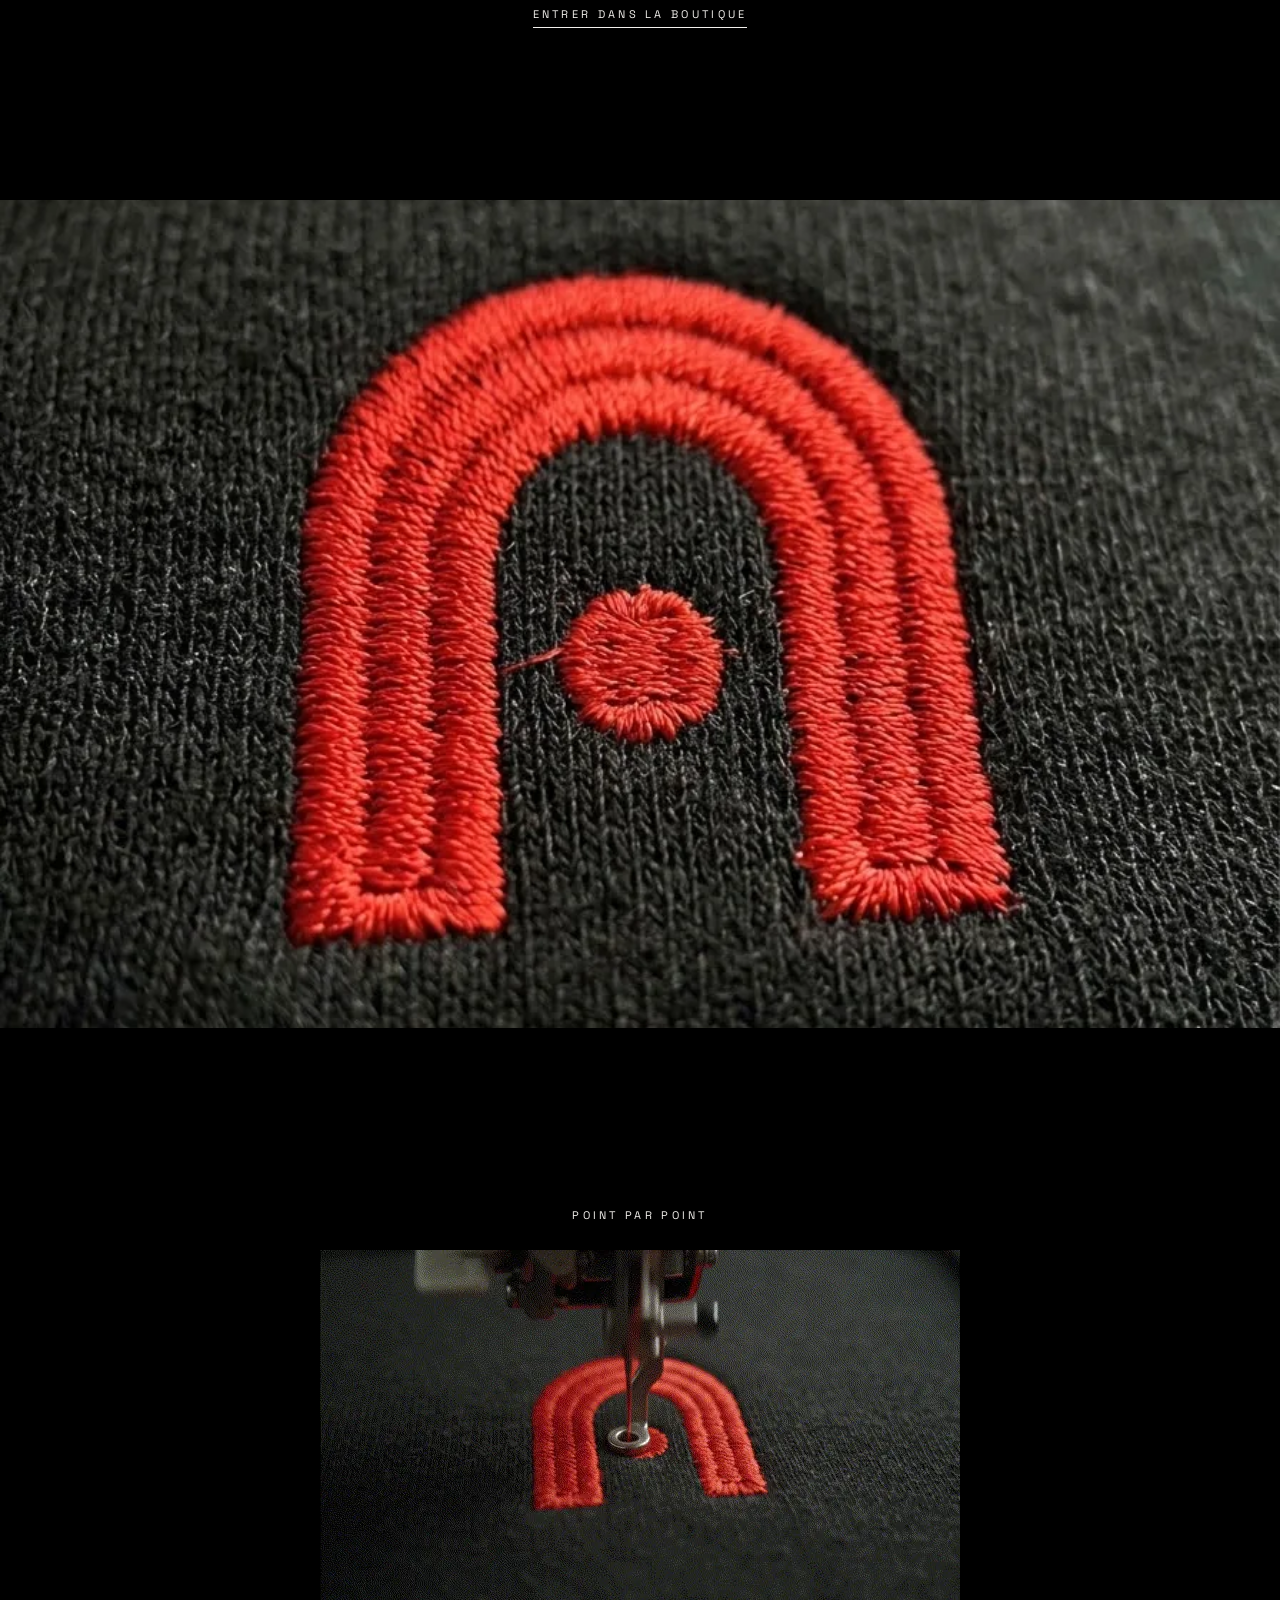
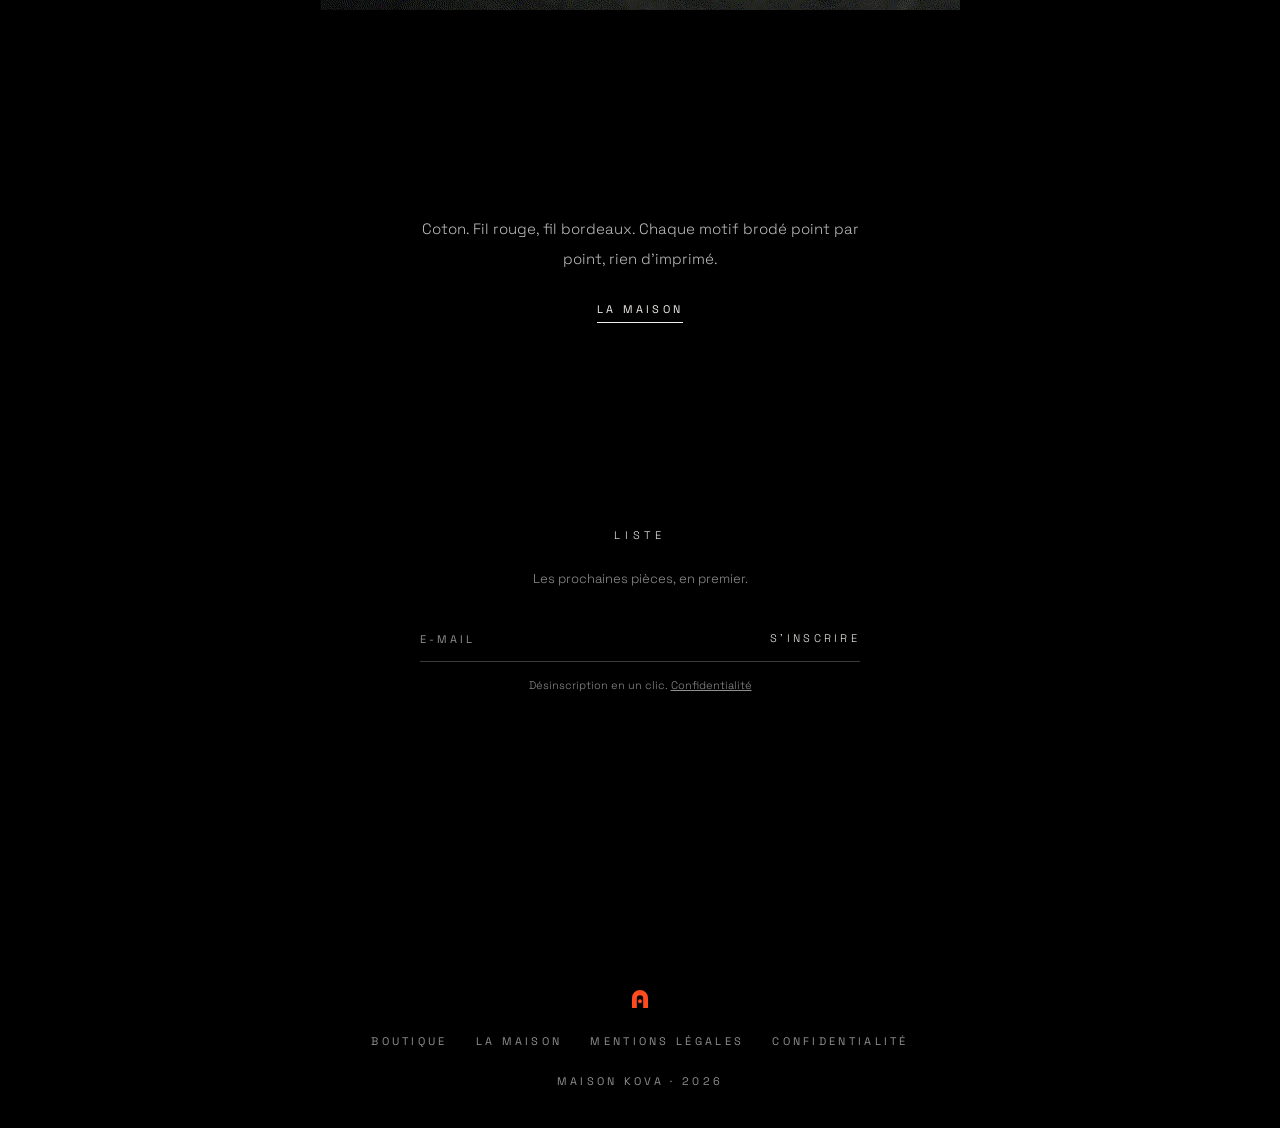
==== commit 6e03a9e6: "Accueil : chargement « Brodé » et tunnel brodé autour du logo officiel - Chargement : l'arche se cou" ====
--- a/index.html
+++ b/index.html
@@ -31,7 +31,7 @@
 <link rel="preconnect" href="https://fonts.gstatic.com" crossorigin>
 <link href="https://fonts.googleapis.com/css2?family=Anton&family=Heebo:wght@700&family=Space+Grotesk:wght@300;400;500&family=Space+Mono:wght@400;700&display=swap" rel="stylesheet">
 <script>try{if(sessionStorage.getItem('kova.intro'))document.documentElement.classList.add('sans-intro');else sessionStorage.setItem('kova.intro','1')}catch(e){}</script>
-<link rel="preload" as="image" href="media/broderie.webp">
+<link rel="preload" as="image" href="assets/logo-maison-kova-arche.png">
 <link rel="stylesheet" href="assets/kova.css">
 <script src="assets/catalogue.js" defer></script>
 <script src="assets/shopify.js" defer></script>
@@ -39,7 +39,12 @@
 </head>
 <body class="theme-noir" data-home>
 <a class="skip" href="#pieces">Aller aux pièces</a>
-<div class="intro" aria-hidden="true"><div class="marque"><svg viewBox="0 0 2394 2698"><path pathLength="1" fill-rule="evenodd" d="M0 2698V1197A1197 1197 0 0 1 2394 1197V2698H1674V1261A477 477 0 0 0 720 1261V2698ZM903 1670.5a294 294 0 1 0 588 0a294 294 0 1 0 -588 0Z"/></svg><img class="mot" src="assets/logo-maison-kova.png" alt="" width="241" height="144"></div></div>
+<div class="charge" aria-hidden="true"><svg class="brode" viewBox="0 0 2394 2698"><defs>
+<pattern id="satin" width="30" height="30" patternUnits="userSpaceOnUse" patternTransform="rotate(-58)"><rect width="30" height="30" fill="#C2341A"/><rect x="3" width="16" height="30" fill="#FF4B1F"/><rect x="8" width="6" height="30" fill="#FF7A50"/></pattern>
+<pattern id="satin-p" width="30" height="30" patternUnits="userSpaceOnUse" patternTransform="rotate(32)"><rect width="30" height="30" fill="#C2341A"/><rect x="3" width="16" height="30" fill="#FF4B1F"/><rect x="8" width="6" height="30" fill="#FF7A50"/></pattern>
+<mask id="couture"><path class="m-couture" pathLength="1" d="M0 2698V1197A1197 1197 0 0 1 2394 1197V2698H1674V1261A477 477 0 0 0 720 1261V2698Z" fill="none" stroke="#fff" stroke-width="80"/></mask>
+<mask id="remplissage"><path class="m-remplissage" pathLength="1" d="M360 2760V1197A837 837 0 0 1 2034 1197V2760" fill="none" stroke="#fff" stroke-width="900"/></mask>
+</defs><path d="M0 2698V1197A1197 1197 0 0 1 2394 1197V2698H1674V1261A477 477 0 0 0 720 1261V2698Z" fill="url(#satin)" mask="url(#remplissage)"/><circle class="point" cx="1197" cy="1670.5" r="294" fill="url(#satin-p)"/><path class="piqure" d="M0 2698V1197A1197 1197 0 0 1 2394 1197V2698H1674V1261A477 477 0 0 0 720 1261V2698Z" mask="url(#couture)"/></svg></div>
 
 <header class="site-header">
 <div class="bar">
@@ -63,15 +68,12 @@
 
 <main id="contenu">
 
-<section class="porte" data-porte aria-labelledby="t-hero">
-<div class="porte-vue">
-<div class="porte-zoom">
-<div class="porte-ouverture"><video muted loop playsinline preload="auto" poster="media/broderie.webp" aria-hidden="true"><source src="media/broderie.mp4" type="video/mp4"></video><span class="porte-voile"></span></div>
-<svg class="porte-arche" viewBox="0 0 2394 2698" aria-hidden="true"><path class="bande" d="M0 2698V1197A1197 1197 0 0 1 2394 1197V2698H1674V1261A477 477 0 0 0 720 1261V2698Z"/><path class="point" d="M903 1670.5a294 294 0 1 0 588 0a294 294 0 1 0 -588 0Z"/></svg>
+<section class="tb" aria-labelledby="t-hero">
+<div class="tb-centre">
+<div class="lockup" data-cible-arche><svg class="anneaux" viewBox="0 0 2394 2698" aria-hidden="true"><path class="anneau" style="--i:0" d="M0 2698V1197A1197 1197 0 0 1 2394 1197V2698"/><path class="anneau" style="--i:1" d="M0 2698V1197A1197 1197 0 0 1 2394 1197V2698"/><path class="anneau" style="--i:2" d="M0 2698V1197A1197 1197 0 0 1 2394 1197V2698"/><path class="anneau" style="--i:3" d="M0 2698V1197A1197 1197 0 0 1 2394 1197V2698"/><path class="anneau" style="--i:4" d="M0 2698V1197A1197 1197 0 0 1 2394 1197V2698"/><path class="anneau" style="--i:5" d="M0 2698V1197A1197 1197 0 0 1 2394 1197V2698"/><path class="anneau" style="--i:6" d="M0 2698V1197A1197 1197 0 0 1 2394 1197V2698"/><path class="anneau" style="--i:7" d="M0 2698V1197A1197 1197 0 0 1 2394 1197V2698"/><path class="anneau" style="--i:8" d="M0 2698V1197A1197 1197 0 0 1 2394 1197V2698"/><path class="anneau" style="--i:9" d="M0 2698V1197A1197 1197 0 0 1 2394 1197V2698"/><path class="anneau" style="--i:10" d="M0 2698V1197A1197 1197 0 0 1 2394 1197V2698"/><path class="anneau" style="--i:11" d="M0 2698V1197A1197 1197 0 0 1 2394 1197V2698"/></svg><img class="lockup-img" src="assets/logo-maison-kova-arche.png" alt="Maison KOVA" width="637" height="720" fetchpriority="high"></div>
+<h1 id="t-hero" class="tb-titre">Plus qu'un style<br>Une vision</h1>
 </div>
-<div class="porte-titre"><div><p class="cap">Drop 01</p><h1 id="t-hero">Plus qu'un style<br>Une vision</h1></div></div>
-<a class="porte-entrer cap" href="#pieces"><span>Entrer</span><span class="ligne" aria-hidden="true"></span></a>
-</div>
+<div class="tb-bas"><div class="wrap cap"><span>Drop 01</span><a class="ul" href="boutique.html">Boutique</a></div></div>
 </section>
 
 <section id="pieces" aria-label="Les pièces">
@@ -82,6 +84,11 @@
 <figure class="s-full">
 <img src="images/drop/arche-chaine.webp" alt="L'arche brodée en rouge, portée, une chaîne dorée au col" loading="lazy">
 </figure>
+
+<section class="s-broderie" aria-labelledby="t-broderie">
+<h2 id="t-broderie" class="cap" style="margin:0">Point par point</h2>
+<figure><video data-boucle muted loop playsinline preload="none" poster="media/broderie.webp" aria-label="L'arche en train d'être brodée en fil rouge"><source src="media/broderie.mp4" type="video/mp4"></video></figure>
+</section>
 
 <section class="s-text">
 <p>Coton. Fil rouge, fil bordeaux. Chaque motif brodé point par point, rien d'imprimé.</p>
--- a/assets/kova.css
+++ b/assets/kova.css
@@ -126,41 +126,49 @@
 /* =====================================================================
    THÈME NOIR : luxe silencieux (accueil, La Maison)
    ===================================================================== */
-/* ---------- Intro : l'arche se dessine au chargement (une fois par session, accueil seulement) ---------- */
-.intro { position: fixed; inset: 0; z-index: 90; background: #000; display: grid; place-items: center; cursor: pointer; animation: introFin .8s var(--ease) 2.15s forwards; }
-.intro.fini { animation: introFin .35s ease forwards; }
-.intro .marque { position: relative; display: block; }
-.intro svg { display: block; height: var(--arche-h); width: auto; overflow: visible; }
-.intro path { fill: var(--orange); fill-opacity: 0; stroke: var(--orange); stroke-width: 1.5; vector-effect: non-scaling-stroke; stroke-dasharray: 1; stroke-dashoffset: 1; animation: trace 1.3s cubic-bezier(.65, 0, .35, 1) .15s forwards, remplir .55s ease 1.3s forwards; }
-.intro .mot { position: absolute; left: 50%; top: calc(100% + 36px); transform: translateX(-50%); height: calc(var(--arche-h) * .26); width: auto; opacity: 0; animation: apparait .7s ease 1.45s forwards; }
+/* ---------- Chargement « Brodé » (accueil, une fois par session) ----------
+   L'arche se coud en grand (point de contour, remplissage satiné, point), puis vient se poser exactement
+   sur l'arche du logo officiel (assets/logo-maison-kova-arche.png). Position calculée par initCharge(). */
+.charge { position: fixed; inset: 0; z-index: 90; background-color: #000; cursor: pointer; animation: fondFin .7s ease 3.55s forwards; }
+.sans-intro .charge { display: none; }
+.brode { position: fixed; left: 0; top: 0; width: 0; height: 0; overflow: visible; transform: translate(var(--dx, 0px), var(--dy, 0px)) scale(var(--k, 1)); transform-origin: 50% 50%;
+  animation: atterrit 1s cubic-bezier(.65, 0, .35, 1) 2.6s forwards, disparait .5s ease 3.9s forwards; }
+.brode .piqure { fill: none; stroke: #FFB199; stroke-width: 9; stroke-dasharray: 34 22; stroke-linecap: round; }
+.brode .m-couture { stroke-dasharray: 1; stroke-dashoffset: 1; animation: trace 1.4s cubic-bezier(.45, 0, .55, 1) .2s forwards; }
+.brode .m-remplissage { stroke-dasharray: 1; stroke-dashoffset: 1; animation: trace 1.15s cubic-bezier(.45, 0, .55, 1) 1.15s forwards; }
+.brode .point { transform-box: fill-box; transform-origin: center; transform: scale(0); animation: pique .45s cubic-bezier(.2, 1.4, .4, 1) 2.2s forwards; }
+@keyframes atterrit { to { transform: none; } }
+@keyframes fondFin { to { background-color: transparent; visibility: hidden; } }
+@keyframes pique { to { transform: scale(1); } }
 @keyframes trace { to { stroke-dashoffset: 0; } }
-@keyframes remplir { to { fill-opacity: 1; } }
 @keyframes apparait { to { opacity: 1; } }
-@keyframes introFin { to { opacity: 0; visibility: hidden; } }
-.sans-intro .intro { display: none; }
-
-/* ---------- Haut de page : la porte. On entre dans l'arche, la broderie derrière ---------- */
-:root { --arche-h: min(40svh, 62vw * 2698 / 2394); }
-.porte { position: relative; height: 320svh; background: #000; }
-.porte-vue { position: sticky; top: 0; height: 100svh; overflow: hidden; }
-.porte-zoom { position: absolute; left: 50%; top: 50%; height: var(--arche-h); aspect-ratio: 2394 / 2698; transform: translate(-50%, -50%) scale(var(--s, 1)); transform-origin: 50% 46.74%; }
-.porte-ouverture { position: absolute; left: 30.075%; top: 29.058%; width: 39.85%; height: 70.942%; border-radius: 50% 50% 0 0 / 24.92% 24.92% 0 0; overflow: hidden; background: var(--noir-video); }
-.porte-ouverture video { position: absolute; left: 50%; top: 24.92%; width: var(--mw, 640px); height: var(--mh, 360px); max-width: none; object-fit: cover; transform: translate(-50%, -50%) scale(var(--c, 1)); }
-.porte-voile { position: absolute; inset: 0; background: #000; opacity: calc(var(--p, 0) * .6); }
-.porte-arche { position: absolute; inset: 0; width: 100%; height: 100%; overflow: visible; }
-.porte-arche .bande { fill: var(--orange); }
-.porte-arche .point { fill: var(--orange); opacity: calc(1 - var(--p, 0) * 5); }
-.porte-titre { position: absolute; inset: 0; display: grid; place-items: center; text-align: center; padding: 0 var(--gut); pointer-events: none; opacity: clamp(0, calc((var(--p, 0) - .7) * 5), 1); }
-.porte-titre h1 { margin: 0; font-size: 13px; font-weight: 300; letter-spacing: .42em; text-transform: uppercase; line-height: 2.2; }
-.porte-titre p { margin: 0 0 22px; color: var(--fg-2); }
-.porte-entrer { position: absolute; left: 50%; bottom: clamp(20px, 4svh, 44px); transform: translateX(-50%); display: flex; flex-direction: column; align-items: center; gap: 14px; text-decoration: none; opacity: calc(1 - var(--p, 0) * 6); }
-.porte-entrer .ligne { width: 1px; height: 44px; background: var(--line-2); position: relative; overflow: hidden; }
-.porte-entrer .ligne::after { content: ""; position: absolute; left: 0; right: 0; top: -100%; height: 100%; background: var(--orange); animation: cue 2.4s var(--ease) infinite; }
-@keyframes cue { to { top: 100%; } }
-/* Sans mouvement : la porte reste fermée, le titre s'affiche sous l'arche */
-.porte.statique { height: 100svh; }
-.porte.statique .porte-titre { opacity: 1; place-items: end center; padding-bottom: 9svh; }
-.porte.statique .porte-entrer { display: none; }
+@keyframes disparait { to { opacity: 0; } }
+
+/* ---------- Haut de page : le tunnel brodé ----------
+   Le logo officiel au centre ; derrière, des arches en points de couture avancent vers le visiteur, sans fin. */
+:root { --lockup-h: min(38svh, 64vw * 720 / 637); }
+.tb { position: relative; height: 100svh; min-height: 560px; background: #000; overflow: hidden; }
+.tb-centre { position: absolute; inset: 0; display: flex; flex-direction: column; align-items: center; justify-content: center; gap: 36px; padding-top: calc(var(--hh) * .5); }
+.lockup { position: relative; height: var(--lockup-h); aspect-ratio: 637 / 720; }
+.lockup-img { position: absolute; inset: 0; width: 100%; height: 100%; display: block; z-index: 2; }
+.anneaux { position: absolute; left: 31.615%; top: 1.361%; width: 36.769%; height: 36.599%; overflow: visible; z-index: 1; transition: transform 1.2s var(--ease); }
+.anneau { fill: none; stroke: var(--orange); stroke-width: 1.6; stroke-dasharray: 9 6; stroke-linecap: round; vector-effect: non-scaling-stroke;
+  transform-box: fill-box; transform-origin: 50% 60%; opacity: 0; animation: avance 9s cubic-bezier(.55, 0, .9, .55) infinite; animation-delay: calc(3.8s - var(--i) * .75s); }
+@keyframes avance { 0% { transform: scale(1); opacity: 0; } 10% { opacity: .9; } 75% { opacity: .55; } 100% { transform: scale(16); opacity: 0; } }
+.tb-titre { margin: 0; text-align: center; font-size: 13px; font-weight: 300; letter-spacing: .42em; text-transform: uppercase; line-height: 2.2; opacity: 0; animation: apparait 1s ease 3.9s forwards; }
+.sans-intro .tb-titre { animation-delay: .3s; }
+.sans-intro .anneau { animation-delay: calc(.3s - var(--i) * .75s); }
+.tb-bas { position: absolute; left: 0; right: 0; bottom: 0; z-index: 3; }
+.tb-bas .wrap { display: flex; justify-content: space-between; padding-bottom: clamp(20px, 3vw, 36px); }
+.tb-bas a { text-decoration: none; }
+/* Sur l'accueil, le logo central suffit : celui de la navigation apparaît au défilement */
+[data-home] .site-header .logo { opacity: 0; transition: opacity .6s; }
+html.is-scrolled [data-home] .site-header .logo, [data-home] .site-header.menu-open .logo { opacity: 1; }
+
+/* ---------- Point par point : la vidéo de broderie, à sa taille d'origine ---------- */
+.s-broderie { padding: clamp(120px, 14vw, 200px) var(--gut) 0; display: flex; flex-direction: column; align-items: center; gap: 28px; text-align: center; }
+.s-broderie figure { margin: 0; width: min(640px, 100%); aspect-ratio: 16 / 9; background: var(--noir-video); overflow: hidden; }
+.s-broderie video { width: 100%; height: 100%; display: block; object-fit: cover; }
 
 .s-statement { padding: clamp(140px, 16vw, 240px) var(--gut); text-align: center; }
 .s-statement h1, .s-statement h2, .s-statement p.cap { margin: 0; font-size: 13px; font-weight: 300; letter-spacing: .42em; text-transform: uppercase; line-height: 2.2; }
@@ -412,5 +420,7 @@
 }
 @media (prefers-reduced-motion: reduce) {
   *, *::before, *::after { animation: none !important; transition: none !important; scroll-behavior: auto !important; }
-  .intro { display: none; }
-}
+  .charge { display: none; }
+  .tb-titre { opacity: 1; }
+  .anneau { opacity: .45; transform: scale(calc(1.6 + var(--i) * .9)); }
+}
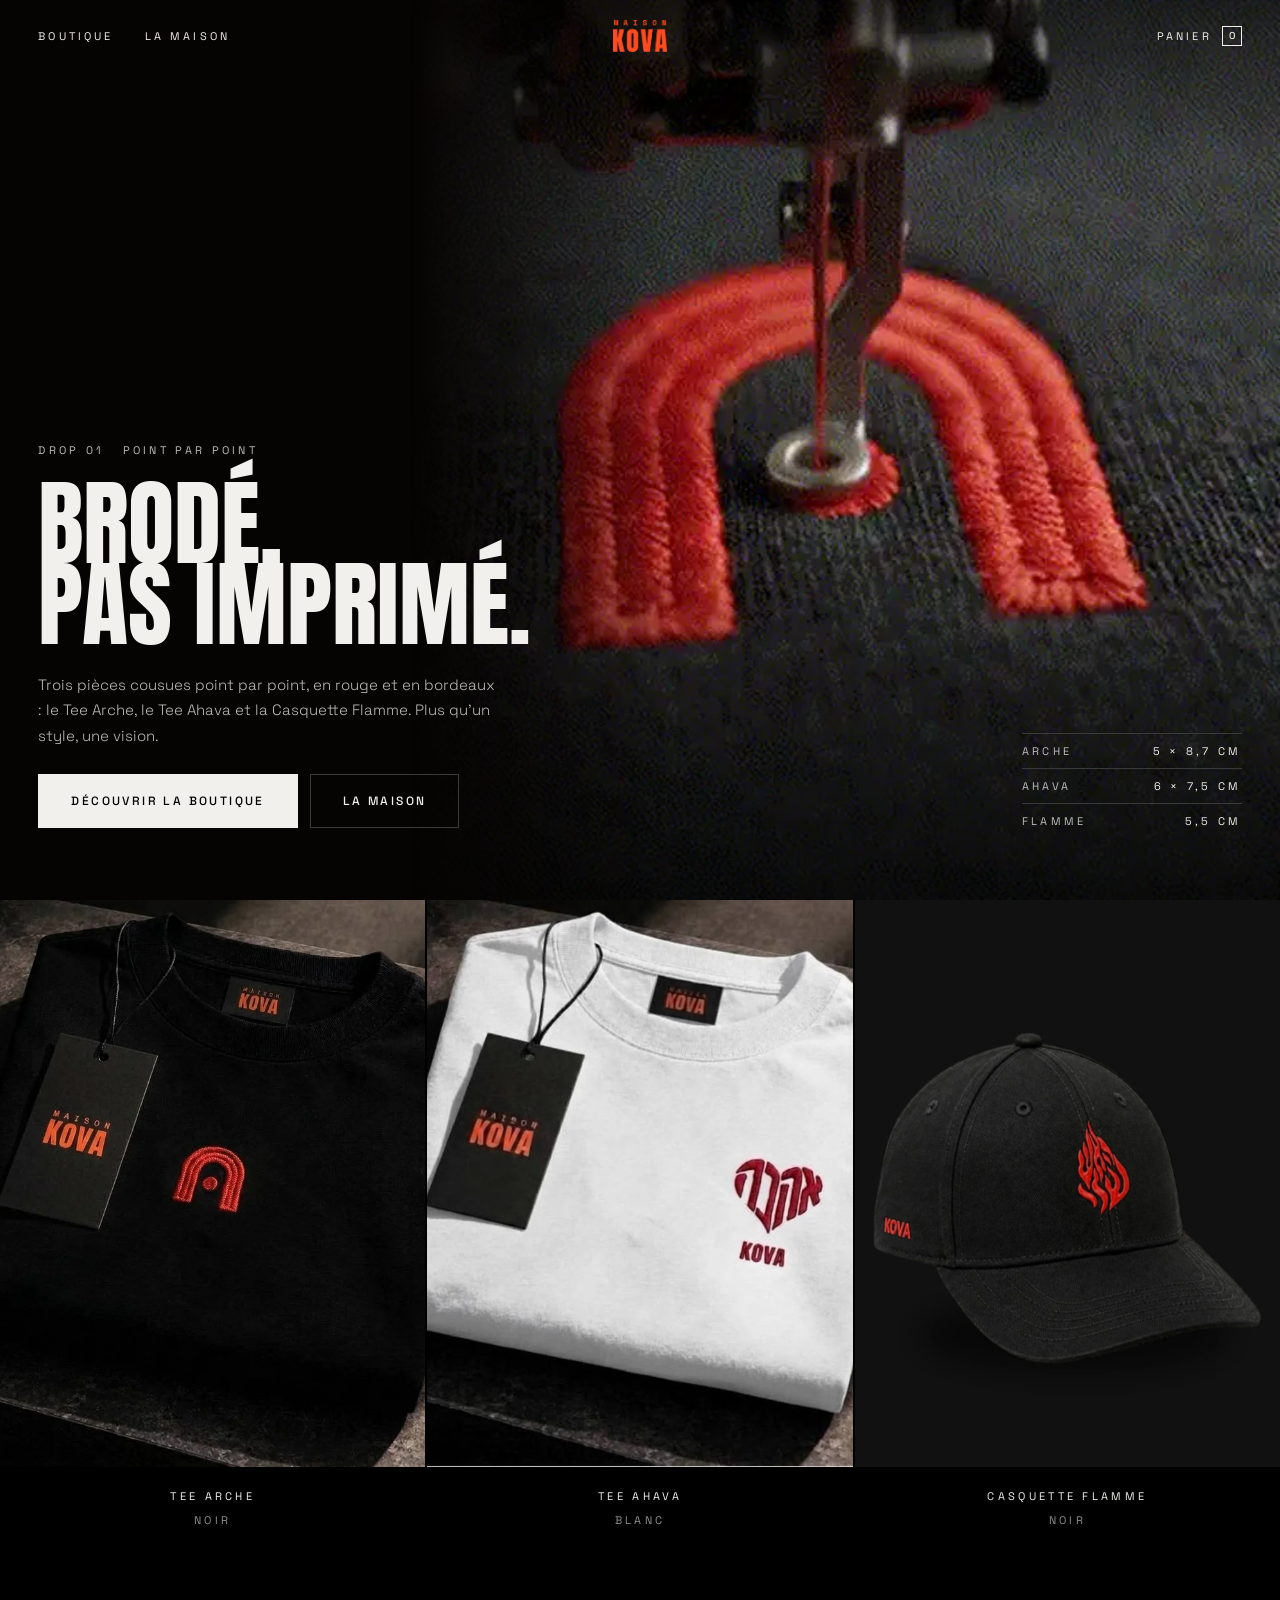
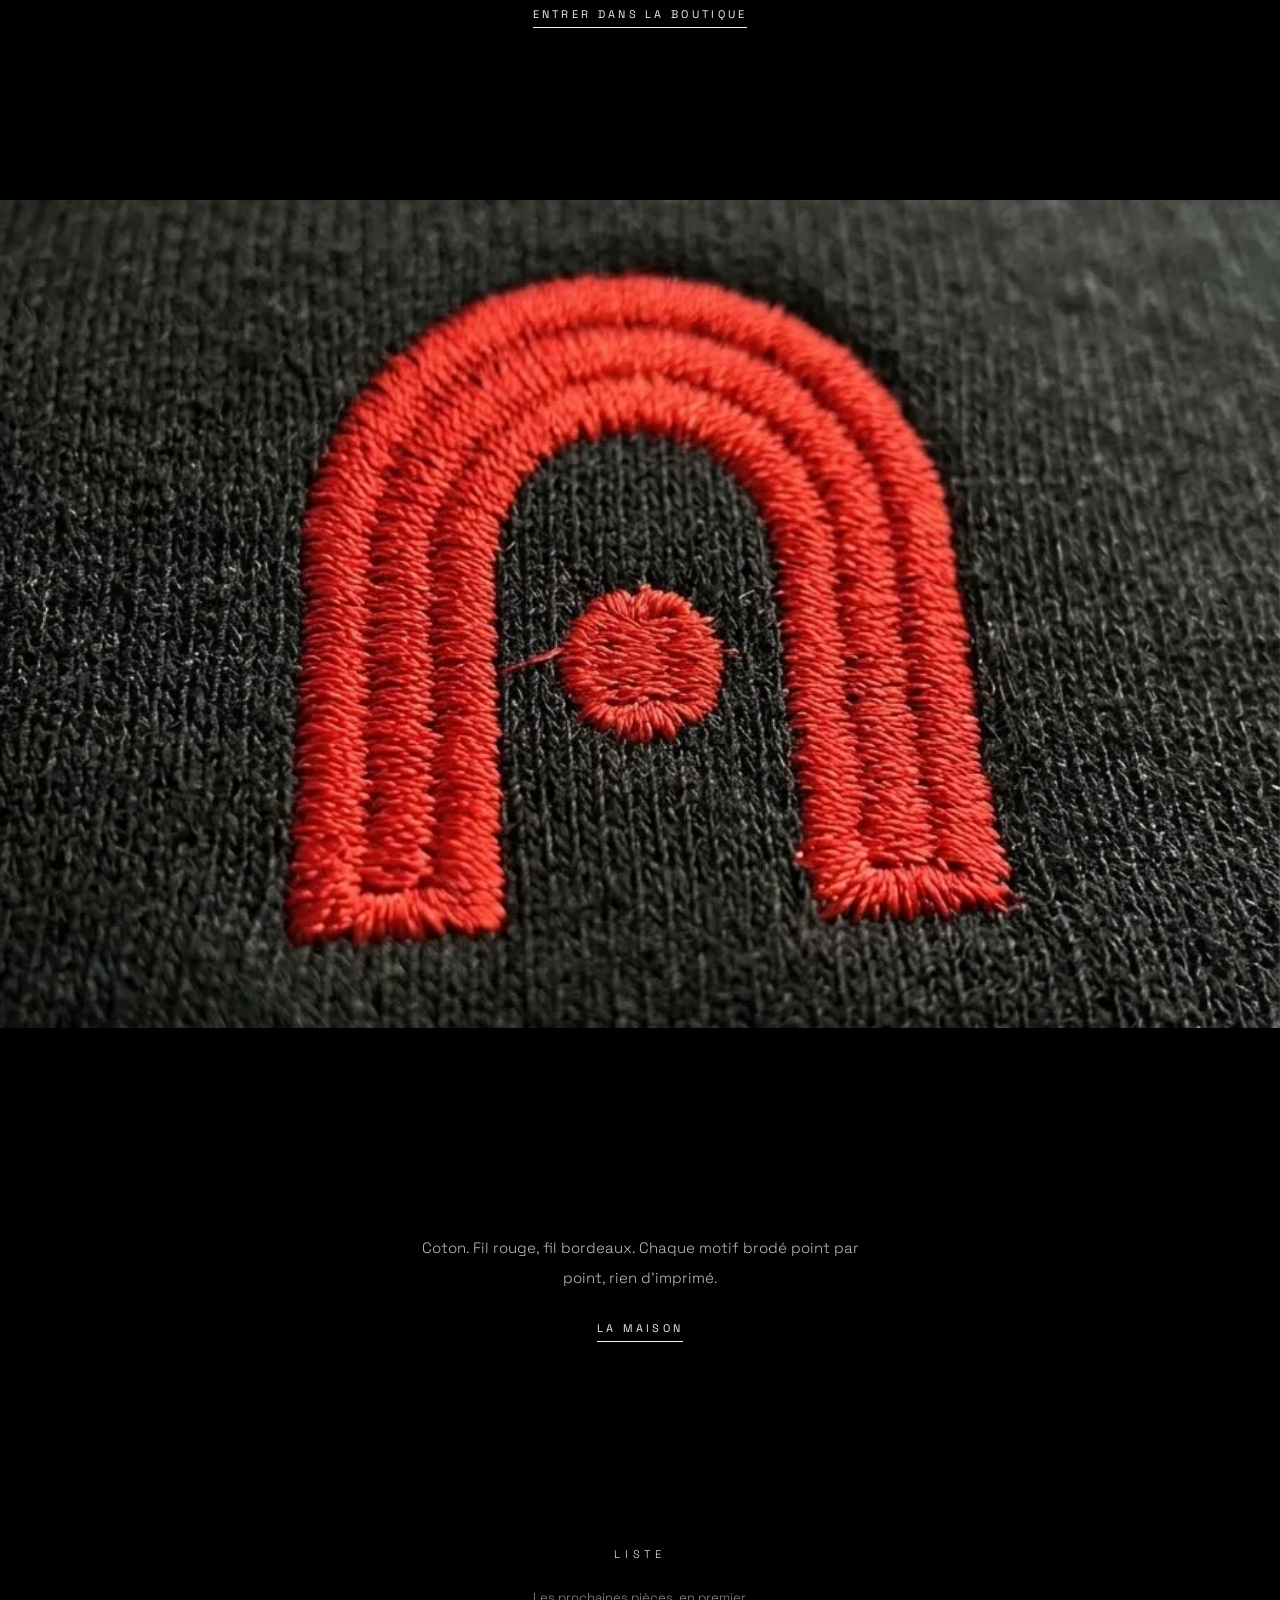
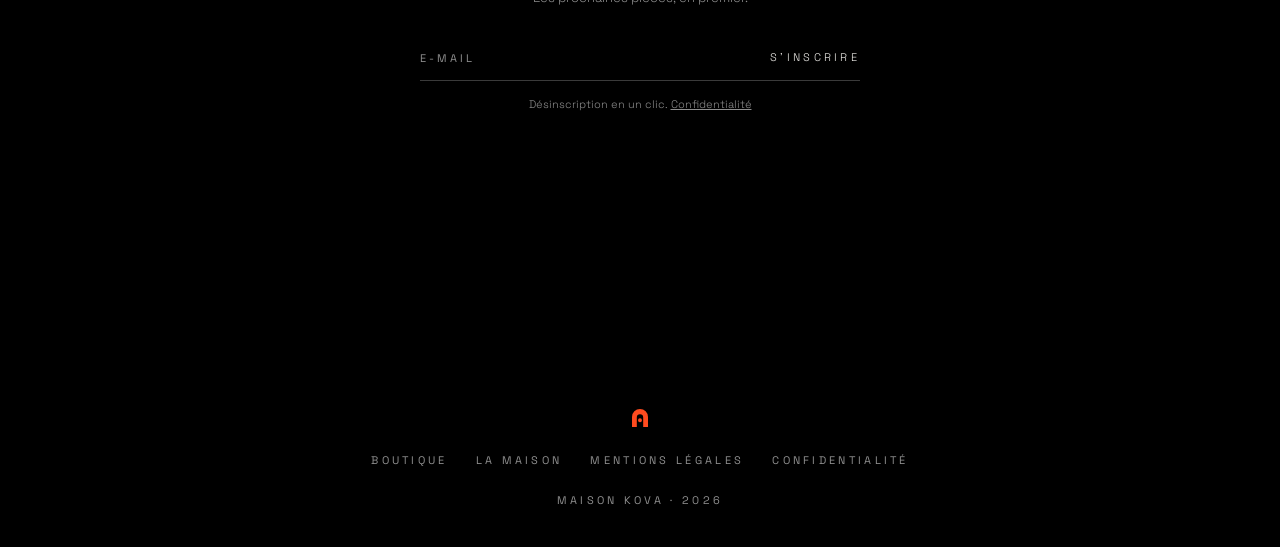
==== commit 517bb7aa: "Accueil : écran de chargement du logo, puis la broderie en fond plein écran - Chargement : l'arche s" ====
--- a/index.html
+++ b/index.html
@@ -31,7 +31,7 @@
 <link rel="preconnect" href="https://fonts.gstatic.com" crossorigin>
 <link href="https://fonts.googleapis.com/css2?family=Anton&family=Heebo:wght@700&family=Space+Grotesk:wght@300;400;500&family=Space+Mono:wght@400;700&display=swap" rel="stylesheet">
 <script>try{if(sessionStorage.getItem('kova.intro'))document.documentElement.classList.add('sans-intro');else sessionStorage.setItem('kova.intro','1')}catch(e){}</script>
-<link rel="preload" as="image" href="assets/logo-maison-kova-arche.png">
+<link rel="preload" as="image" href="media/broderie.webp">
 <link rel="stylesheet" href="assets/kova.css">
 <script src="assets/catalogue.js" defer></script>
 <script src="assets/shopify.js" defer></script>
@@ -39,7 +39,7 @@
 </head>
 <body class="theme-noir" data-home>
 <a class="skip" href="#pieces">Aller aux pièces</a>
-<div class="charge" aria-hidden="true"><svg class="brode" viewBox="0 0 2394 2698"><defs>
+<div class="charge" aria-hidden="true"><div class="lockup"><img src="assets/logo-maison-kova-arche.png" alt="" width="637" height="720"></div><svg class="brode" viewBox="0 0 2394 2698"><defs>
 <pattern id="satin" width="30" height="30" patternUnits="userSpaceOnUse" patternTransform="rotate(-58)"><rect width="30" height="30" fill="#C2341A"/><rect x="3" width="16" height="30" fill="#FF4B1F"/><rect x="8" width="6" height="30" fill="#FF7A50"/></pattern>
 <pattern id="satin-p" width="30" height="30" patternUnits="userSpaceOnUse" patternTransform="rotate(32)"><rect width="30" height="30" fill="#C2341A"/><rect x="3" width="16" height="30" fill="#FF4B1F"/><rect x="8" width="6" height="30" fill="#FF7A50"/></pattern>
 <mask id="couture"><path class="m-couture" pathLength="1" d="M0 2698V1197A1197 1197 0 0 1 2394 1197V2698H1674V1261A477 477 0 0 0 720 1261V2698Z" fill="none" stroke="#fff" stroke-width="80"/></mask>
@@ -68,12 +68,20 @@
 
 <main id="contenu">
 
-<section class="tb" aria-labelledby="t-hero">
-<div class="tb-centre">
-<div class="lockup" data-cible-arche><svg class="anneaux" viewBox="0 0 2394 2698" aria-hidden="true"><path class="anneau" style="--i:0" d="M0 2698V1197A1197 1197 0 0 1 2394 1197V2698"/><path class="anneau" style="--i:1" d="M0 2698V1197A1197 1197 0 0 1 2394 1197V2698"/><path class="anneau" style="--i:2" d="M0 2698V1197A1197 1197 0 0 1 2394 1197V2698"/><path class="anneau" style="--i:3" d="M0 2698V1197A1197 1197 0 0 1 2394 1197V2698"/><path class="anneau" style="--i:4" d="M0 2698V1197A1197 1197 0 0 1 2394 1197V2698"/><path class="anneau" style="--i:5" d="M0 2698V1197A1197 1197 0 0 1 2394 1197V2698"/><path class="anneau" style="--i:6" d="M0 2698V1197A1197 1197 0 0 1 2394 1197V2698"/><path class="anneau" style="--i:7" d="M0 2698V1197A1197 1197 0 0 1 2394 1197V2698"/><path class="anneau" style="--i:8" d="M0 2698V1197A1197 1197 0 0 1 2394 1197V2698"/><path class="anneau" style="--i:9" d="M0 2698V1197A1197 1197 0 0 1 2394 1197V2698"/><path class="anneau" style="--i:10" d="M0 2698V1197A1197 1197 0 0 1 2394 1197V2698"/><path class="anneau" style="--i:11" d="M0 2698V1197A1197 1197 0 0 1 2394 1197V2698"/></svg><img class="lockup-img" src="assets/logo-maison-kova-arche.png" alt="Maison KOVA" width="637" height="720" fetchpriority="high"></div>
-<h1 id="t-hero" class="tb-titre">Plus qu'un style<br>Une vision</h1>
+<section class="fond" aria-labelledby="t-hero">
+<div class="fond-media">
+<video class="fond-video" autoplay muted loop playsinline preload="auto" poster="media/broderie.webp" aria-label="L'arche Maison KOVA en train d'être brodée en fil rouge"><source src="media/broderie.mp4" type="video/mp4"></video>
+<div class="fond-voile" aria-hidden="true"></div><div class="fond-grain" aria-hidden="true"></div>
 </div>
-<div class="tb-bas"><div class="wrap cap"><span>Drop 01</span><a class="ul" href="boutique.html">Boutique</a></div></div>
+<div class="fond-contenu">
+<div class="fond-texte">
+<div class="cap"><span>Drop 01</span><span>Point par point</span></div>
+<h1 id="t-hero">Brodé,<br>pas imprimé.</h1>
+<p>Trois pièces cousues point par point, en rouge et en bordeaux : le Tee Arche, le Tee Ahava et la Casquette Flamme. Plus qu'un style, une vision.</p>
+<div class="actions"><a class="btn" href="boutique.html">Découvrir la boutique</a><a class="btn ghost" href="maison.html">La Maison</a></div>
+</div>
+<dl class="fond-specs cap"><div><dt>Arche</dt><dd>5 × 8,7 cm</dd></div><div><dt>Ahava</dt><dd>6 × 7,5 cm</dd></div><div><dt>Flamme</dt><dd>5,5 cm</dd></div></dl>
+</div>
 </section>
 
 <section id="pieces" aria-label="Les pièces">
@@ -85,10 +93,6 @@
 <img src="images/drop/arche-chaine.webp" alt="L'arche brodée en rouge, portée, une chaîne dorée au col" loading="lazy">
 </figure>
 
-<section class="s-broderie" aria-labelledby="t-broderie">
-<h2 id="t-broderie" class="cap" style="margin:0">Point par point</h2>
-<figure><video data-boucle muted loop playsinline preload="none" poster="media/broderie.webp" aria-label="L'arche en train d'être brodée en fil rouge"><source src="media/broderie.mp4" type="video/mp4"></video></figure>
-</section>
 
 <section class="s-text">
 <p>Coton. Fil rouge, fil bordeaux. Chaque motif brodé point par point, rien d'imprimé.</p>
--- a/assets/kova.css
+++ b/assets/kova.css
@@ -126,49 +126,55 @@
 /* =====================================================================
    THÈME NOIR : luxe silencieux (accueil, La Maison)
    ===================================================================== */
-/* ---------- Chargement « Brodé » (accueil, une fois par session) ----------
-   L'arche se coud en grand (point de contour, remplissage satiné, point), puis vient se poser exactement
-   sur l'arche du logo officiel (assets/logo-maison-kova-arche.png). Position calculée par initCharge(). */
-.charge { position: fixed; inset: 0; z-index: 90; background-color: #000; cursor: pointer; animation: fondFin .7s ease 3.55s forwards; }
+/* ---------- Écran de chargement (accueil, une fois par session) ----------
+   L'arche se coud en grand au centre (contour, satin, point), se pose sur l'arche du logo officiel
+   (assets/logo-maison-kova-arche.png), le logo apparaît, puis l'écran s'efface sur le site. */
+.charge { position: fixed; inset: 0; z-index: 90; background: #000; display: grid; place-items: center; cursor: pointer; animation: introFin .6s ease 3.5s forwards; }
 .sans-intro .charge { display: none; }
+.charge .lockup { position: relative; height: min(38svh, 64vw * 720 / 637); aspect-ratio: 637 / 720; }
+.charge .lockup img { position: absolute; inset: 0; width: 100%; height: 100%; display: block; opacity: 0; animation: apparait .4s ease 2.75s forwards; }
 .brode { position: fixed; left: 0; top: 0; width: 0; height: 0; overflow: visible; transform: translate(var(--dx, 0px), var(--dy, 0px)) scale(var(--k, 1)); transform-origin: 50% 50%;
-  animation: atterrit 1s cubic-bezier(.65, 0, .35, 1) 2.6s forwards, disparait .5s ease 3.9s forwards; }
+  animation: atterrit .8s cubic-bezier(.65, 0, .35, 1) 2.1s forwards, disparait .3s ease 3.05s forwards; }
 .brode .piqure { fill: none; stroke: #FFB199; stroke-width: 9; stroke-dasharray: 34 22; stroke-linecap: round; }
-.brode .m-couture { stroke-dasharray: 1; stroke-dashoffset: 1; animation: trace 1.4s cubic-bezier(.45, 0, .55, 1) .2s forwards; }
-.brode .m-remplissage { stroke-dasharray: 1; stroke-dashoffset: 1; animation: trace 1.15s cubic-bezier(.45, 0, .55, 1) 1.15s forwards; }
-.brode .point { transform-box: fill-box; transform-origin: center; transform: scale(0); animation: pique .45s cubic-bezier(.2, 1.4, .4, 1) 2.2s forwards; }
+.brode .m-couture { stroke-dasharray: 1; stroke-dashoffset: 1; animation: trace 1.2s cubic-bezier(.45, 0, .55, 1) .2s forwards; }
+.brode .m-remplissage { stroke-dasharray: 1; stroke-dashoffset: 1; animation: trace 1s cubic-bezier(.45, 0, .55, 1) .9s forwards; }
+.brode .point { transform-box: fill-box; transform-origin: center; transform: scale(0); animation: pique .4s cubic-bezier(.2, 1.4, .4, 1) 1.8s forwards; }
 @keyframes atterrit { to { transform: none; } }
-@keyframes fondFin { to { background-color: transparent; visibility: hidden; } }
+@keyframes introFin { to { opacity: 0; visibility: hidden; } }
 @keyframes pique { to { transform: scale(1); } }
 @keyframes trace { to { stroke-dashoffset: 0; } }
 @keyframes apparait { to { opacity: 1; } }
 @keyframes disparait { to { opacity: 0; } }
 
-/* ---------- Haut de page : le tunnel brodé ----------
-   Le logo officiel au centre ; derrière, des arches en points de couture avancent vers le visiteur, sans fin. */
-:root { --lockup-h: min(38svh, 64vw * 720 / 637); }
-.tb { position: relative; height: 100svh; min-height: 560px; background: #000; overflow: hidden; }
-.tb-centre { position: absolute; inset: 0; display: flex; flex-direction: column; align-items: center; justify-content: center; gap: 36px; padding-top: calc(var(--hh) * .5); }
-.lockup { position: relative; height: var(--lockup-h); aspect-ratio: 637 / 720; }
-.lockup-img { position: absolute; inset: 0; width: 100%; height: 100%; display: block; z-index: 2; }
-.anneaux { position: absolute; left: 31.615%; top: 1.361%; width: 36.769%; height: 36.599%; overflow: visible; z-index: 1; transition: transform 1.2s var(--ease); }
-.anneau { fill: none; stroke: var(--orange); stroke-width: 1.6; stroke-dasharray: 9 6; stroke-linecap: round; vector-effect: non-scaling-stroke;
-  transform-box: fill-box; transform-origin: 50% 60%; opacity: 0; animation: avance 9s cubic-bezier(.55, 0, .9, .55) infinite; animation-delay: calc(3.8s - var(--i) * .75s); }
-@keyframes avance { 0% { transform: scale(1); opacity: 0; } 10% { opacity: .9; } 75% { opacity: .55; } 100% { transform: scale(16); opacity: 0; } }
-.tb-titre { margin: 0; text-align: center; font-size: 13px; font-weight: 300; letter-spacing: .42em; text-transform: uppercase; line-height: 2.2; opacity: 0; animation: apparait 1s ease 3.9s forwards; }
-.sans-intro .tb-titre { animation-delay: .3s; }
-.sans-intro .anneau { animation-delay: calc(.3s - var(--i) * .75s); }
-.tb-bas { position: absolute; left: 0; right: 0; bottom: 0; z-index: 3; }
-.tb-bas .wrap { display: flex; justify-content: space-between; padding-bottom: clamp(20px, 3vw, 36px); }
-.tb-bas a { text-decoration: none; }
-/* Sur l'accueil, le logo central suffit : celui de la navigation apparaît au défilement */
-[data-home] .site-header .logo { opacity: 0; transition: opacity .6s; }
-html.is-scrolled [data-home] .site-header .logo, [data-home] .site-header.menu-open .logo { opacity: 1; }
-
-/* ---------- Point par point : la vidéo de broderie, à sa taille d'origine ---------- */
-.s-broderie { padding: clamp(120px, 14vw, 200px) var(--gut) 0; display: flex; flex-direction: column; align-items: center; gap: 28px; text-align: center; }
-.s-broderie figure { margin: 0; width: min(640px, 100%); aspect-ratio: 16 / 9; background: var(--noir-video); overflow: hidden; }
-.s-broderie video { width: 100%; height: 100%; display: block; object-fit: cover; }
+/* ---------- Haut de page : la broderie en train de se faire, en fond plein écran, le texte par-dessus ----------
+   Vidéo 1280 × 720. Sur ordinateur, elle part du tiers gauche et se fond dans le noir sous le texte,
+   pour que l'arche reste dégagée à droite du titre. Sur mobile, la vidéo occupe le haut de l'écran, le texte suit. */
+.fond { position: relative; min-height: 100svh; overflow: hidden; display: flex; align-items: flex-end; background: var(--noir-video); }
+.fond-media { position: absolute; top: 0; right: 0; bottom: 0; left: 32%;
+  -webkit-mask-image: linear-gradient(90deg, transparent 0, #000 30%); mask-image: linear-gradient(90deg, transparent 0, #000 30%); }
+.fond-video { position: absolute; inset: 0; width: 100%; height: 100%; object-fit: cover; display: block; }
+.fond-voile { position: absolute; inset: 0; pointer-events: none;
+  background: linear-gradient(0deg, rgba(0, 0, 0, .7) 0%, rgba(0, 0, 0, 0) 40%),
+              linear-gradient(180deg, rgba(0, 0, 0, .55) 0%, rgba(0, 0, 0, 0) 18%); }
+.fond-grain { position: absolute; inset: 0; pointer-events: none; opacity: .16; mix-blend-mode: overlay;
+  background-image: url("data:image/svg+xml,%3Csvg xmlns='http://www.w3.org/2000/svg' width='160' height='160'%3E%3Cfilter id='g'%3E%3CfeTurbulence type='fractalNoise' baseFrequency='.9' numOctaves='2' stitchTiles='stitch'/%3E%3C/filter%3E%3Crect width='100%25' height='100%25' filter='url(%23g)'/%3E%3C/svg%3E"); }
+.fond-contenu { position: relative; width: 100%; max-width: var(--max); margin: 0 auto; padding: calc(var(--hh) + 40px) var(--gut) clamp(40px, 8vh, 96px);
+  display: grid; grid-template-columns: minmax(0, 820px) 1fr; align-items: end; gap: 40px; }
+.fond-texte { display: flex; flex-direction: column; gap: 26px; }
+.fond-texte .cap { display: flex; gap: 18px; color: var(--fg-2); }
+.fond h1 { margin: 0; font-family: var(--f-titre); font-weight: 400; text-transform: uppercase; font-size: clamp(60px, 7.4vw, 120px); line-height: .86; }
+.fond-texte p { margin: 0; max-width: 46ch; font-size: clamp(15px, 1.15vw, 17px); line-height: 1.7; color: var(--fg-2); }
+.fond-texte .actions { display: flex; flex-wrap: wrap; gap: 12px; }
+.fond-specs { justify-self: end; margin: 0; min-width: 220px; display: grid; gap: 10px; color: var(--fg-2); }
+.fond-specs div { display: flex; justify-content: space-between; gap: 28px; padding-top: 10px; border-top: 1px solid var(--line-2); }
+.fond-specs dd { margin: 0; color: var(--fg); }
+@media (max-width: 900px) {
+  .fond { display: block; min-height: 0; }
+  .fond-media { position: relative; left: auto; height: 58svh; -webkit-mask-image: none; mask-image: none; }
+  .fond-voile { background: linear-gradient(0deg, var(--noir-video) 0%, rgba(0, 0, 0, .6) 22%, rgba(0, 0, 0, 0) 55%), linear-gradient(180deg, rgba(0, 0, 0, .6) 0%, rgba(0, 0, 0, 0) 22%); }
+  .fond-contenu { grid-template-columns: 1fr; margin-top: -120px; padding: 0 var(--gut) 48px; }
+  .fond-specs { display: none; }
+}
 
 .s-statement { padding: clamp(140px, 16vw, 240px) var(--gut); text-align: center; }
 .s-statement h1, .s-statement h2, .s-statement p.cap { margin: 0; font-size: 13px; font-weight: 300; letter-spacing: .42em; text-transform: uppercase; line-height: 2.2; }
@@ -421,6 +427,4 @@
 @media (prefers-reduced-motion: reduce) {
   *, *::before, *::after { animation: none !important; transition: none !important; scroll-behavior: auto !important; }
   .charge { display: none; }
-  .tb-titre { opacity: 1; }
-  .anneau { opacity: .45; transform: scale(calc(1.6 + var(--i) * .9)); }
-}
+}
